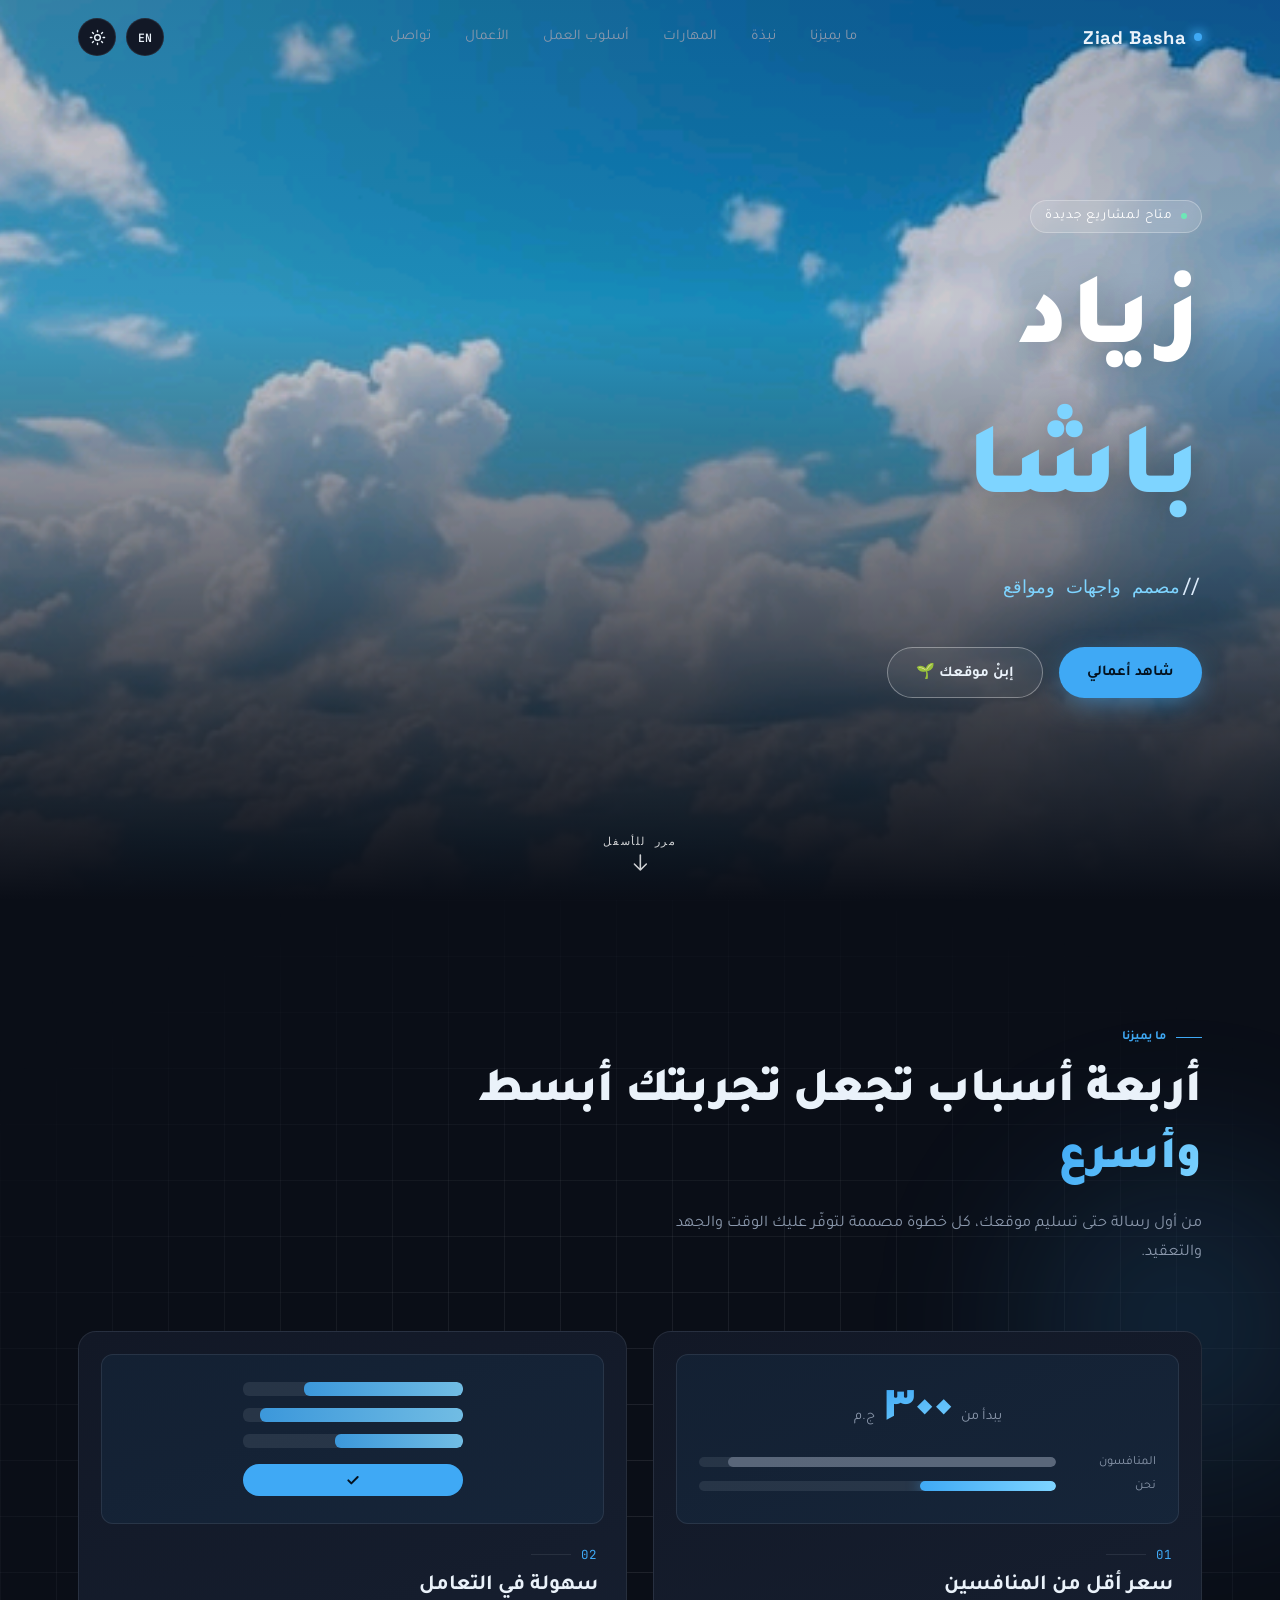
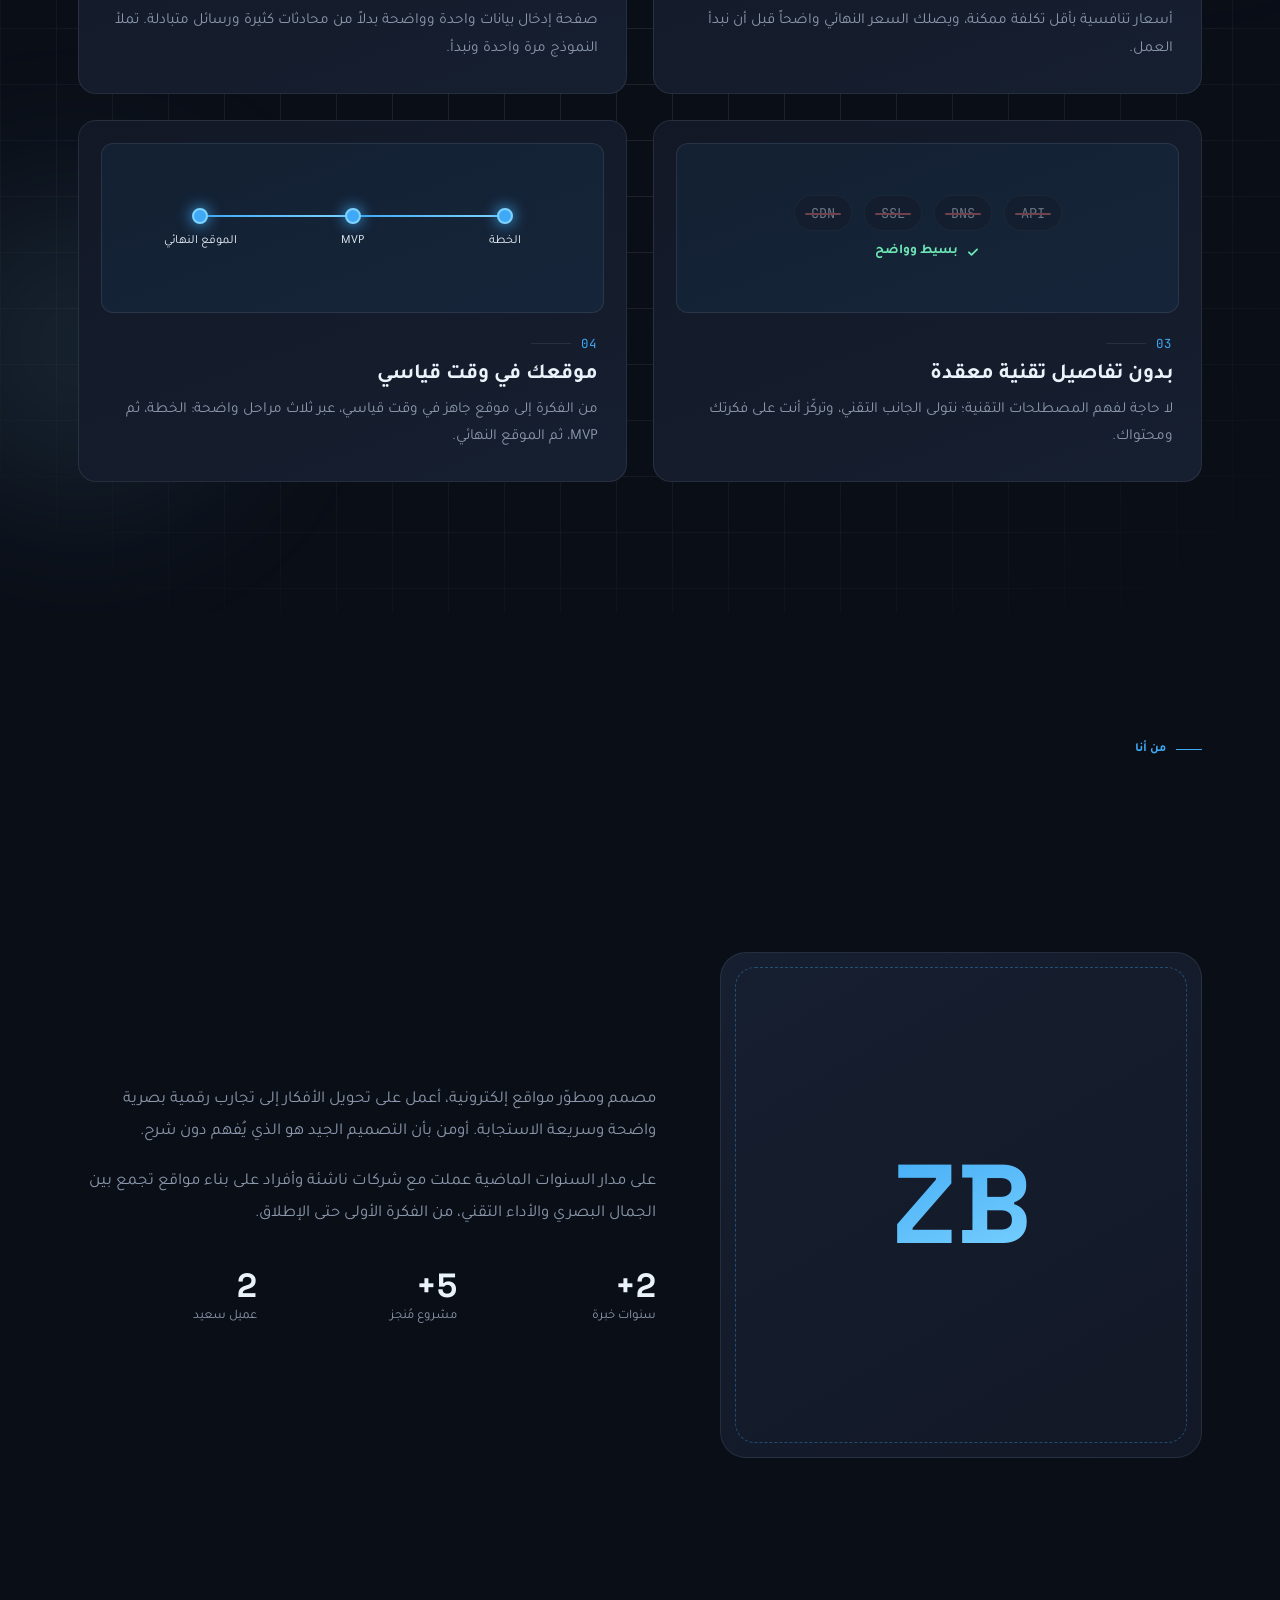
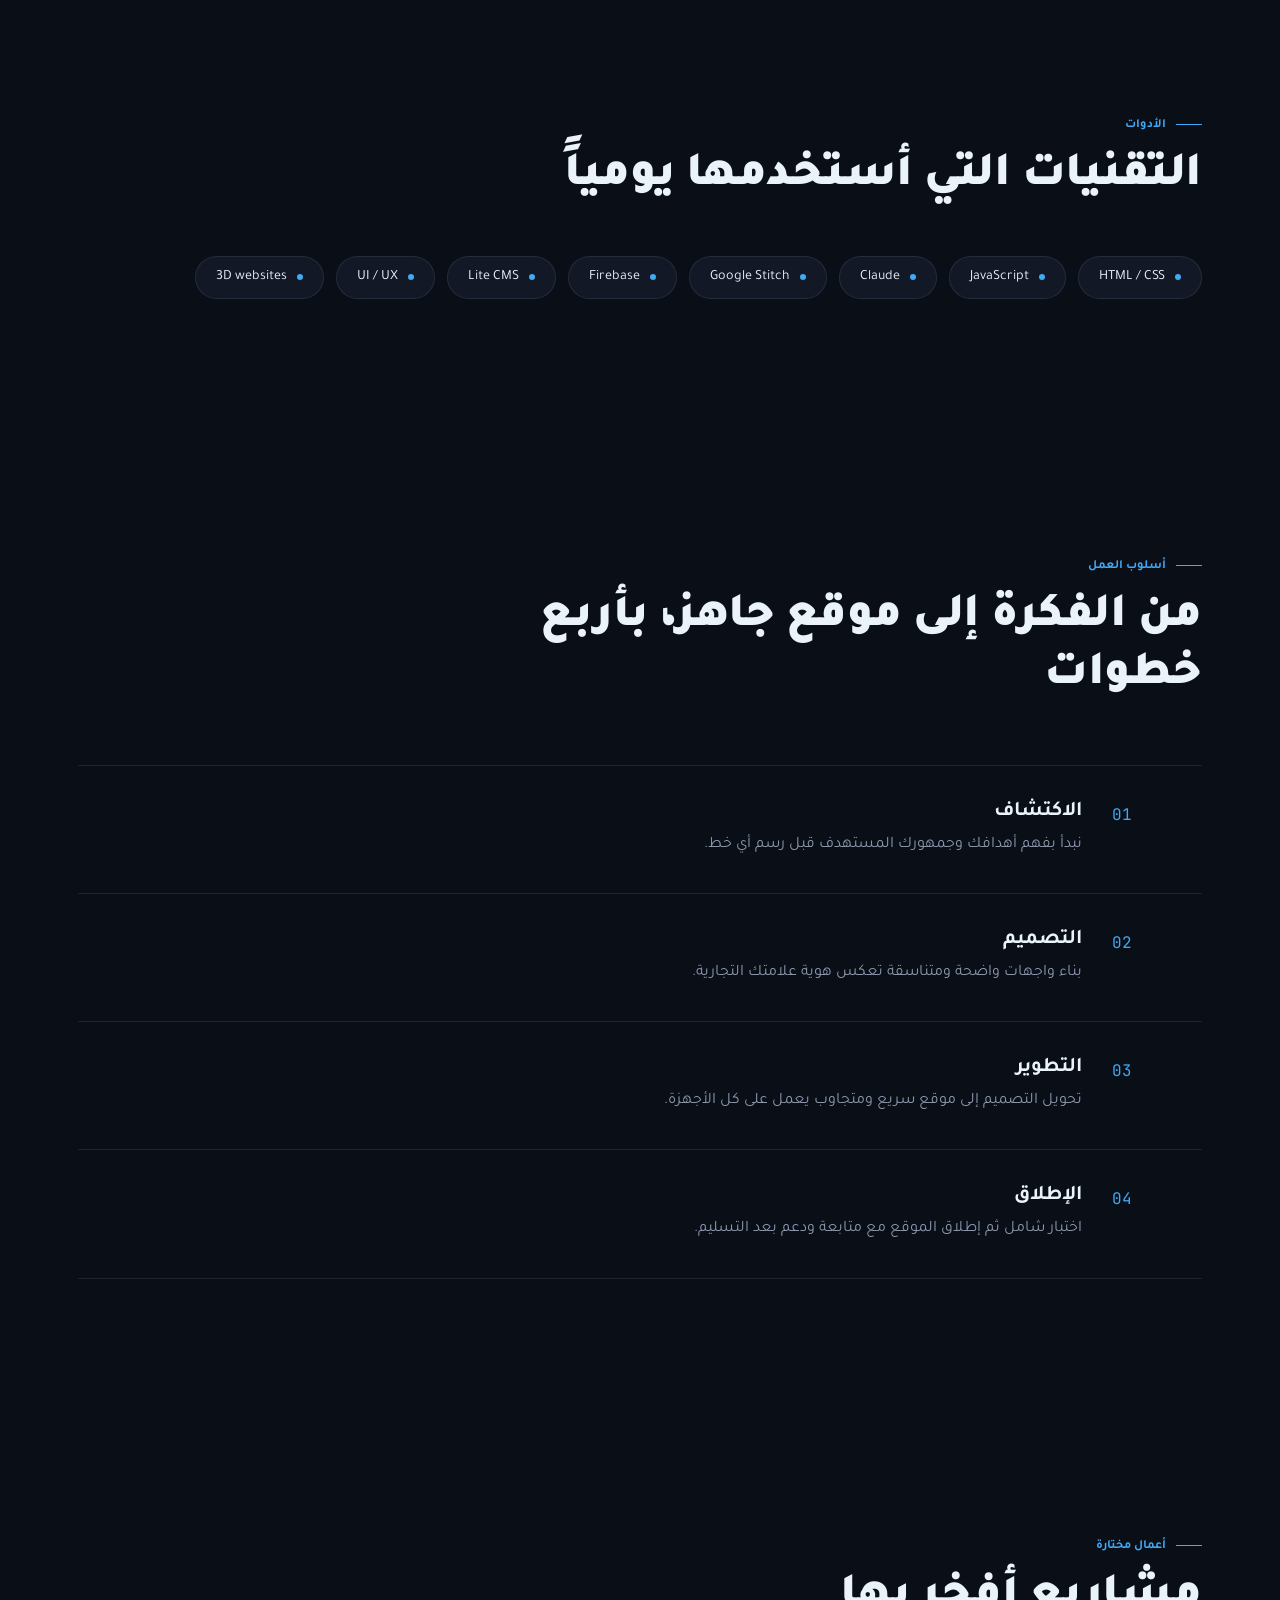
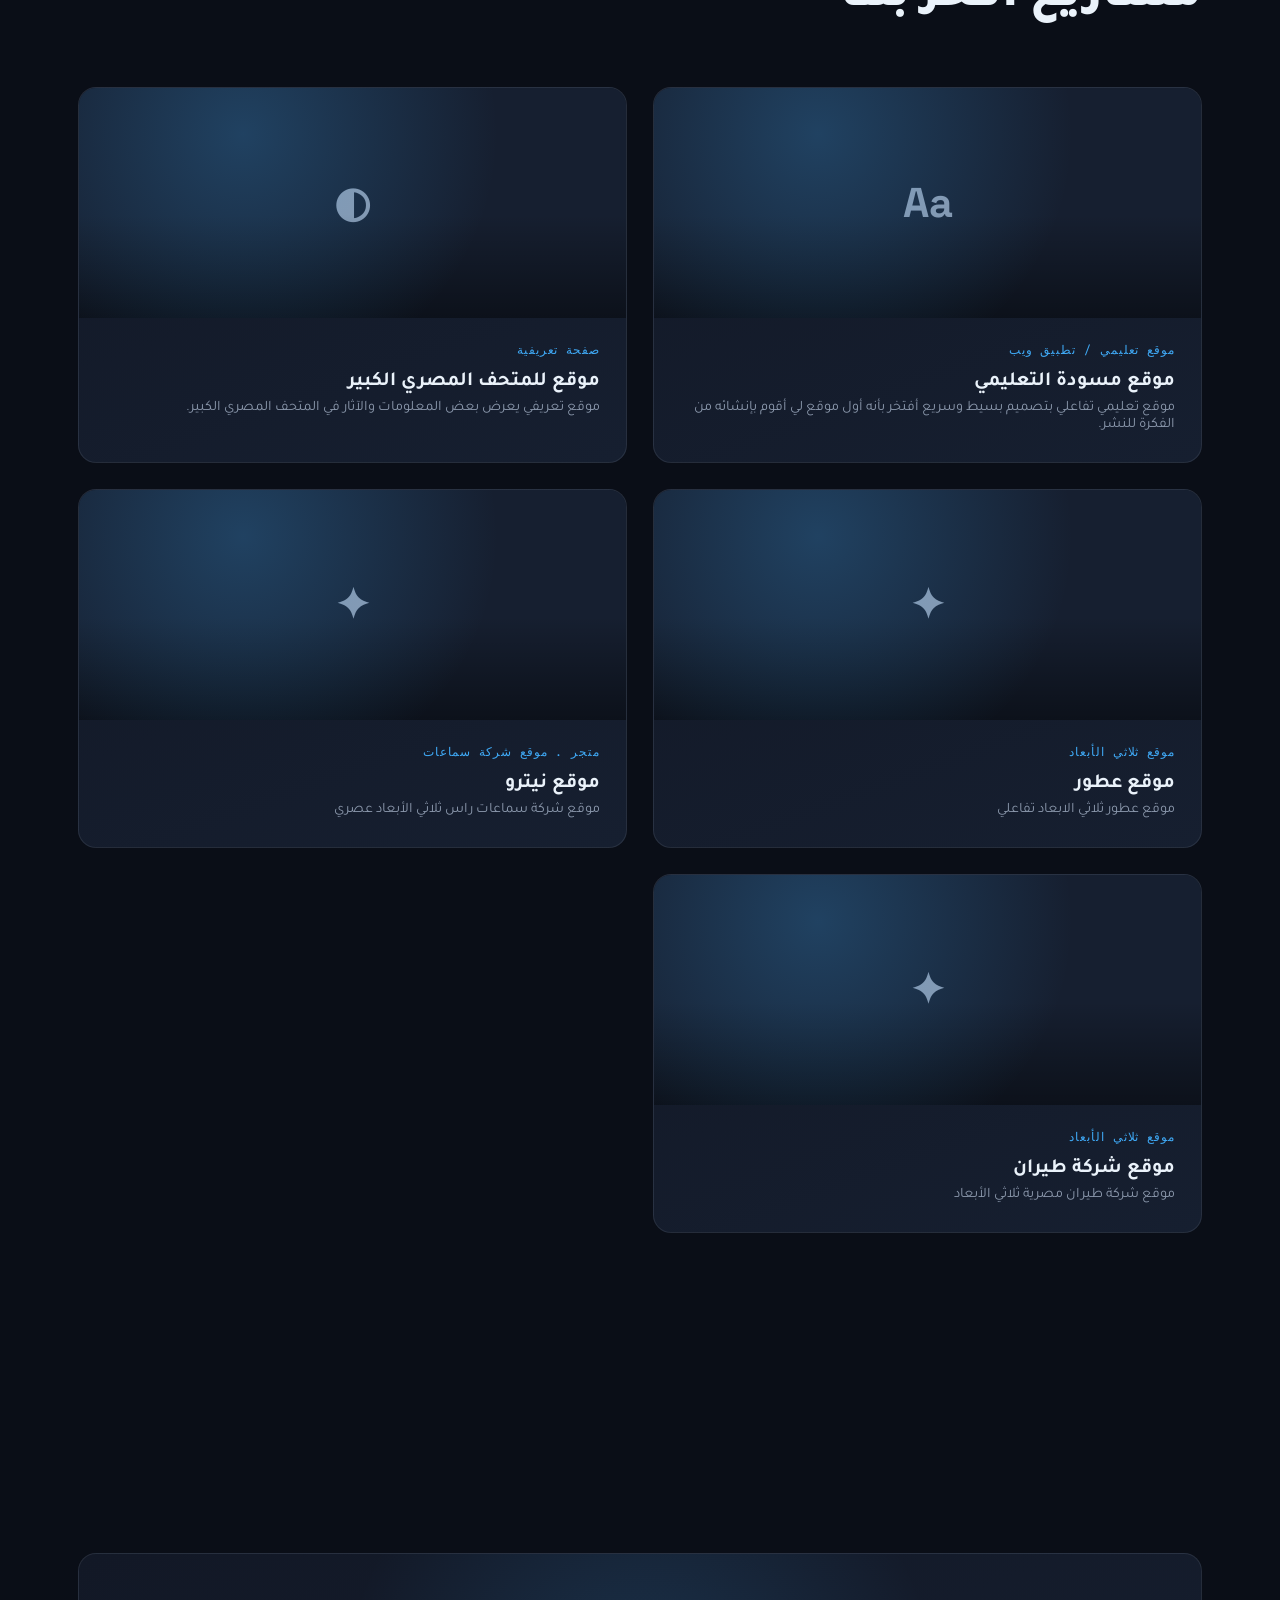
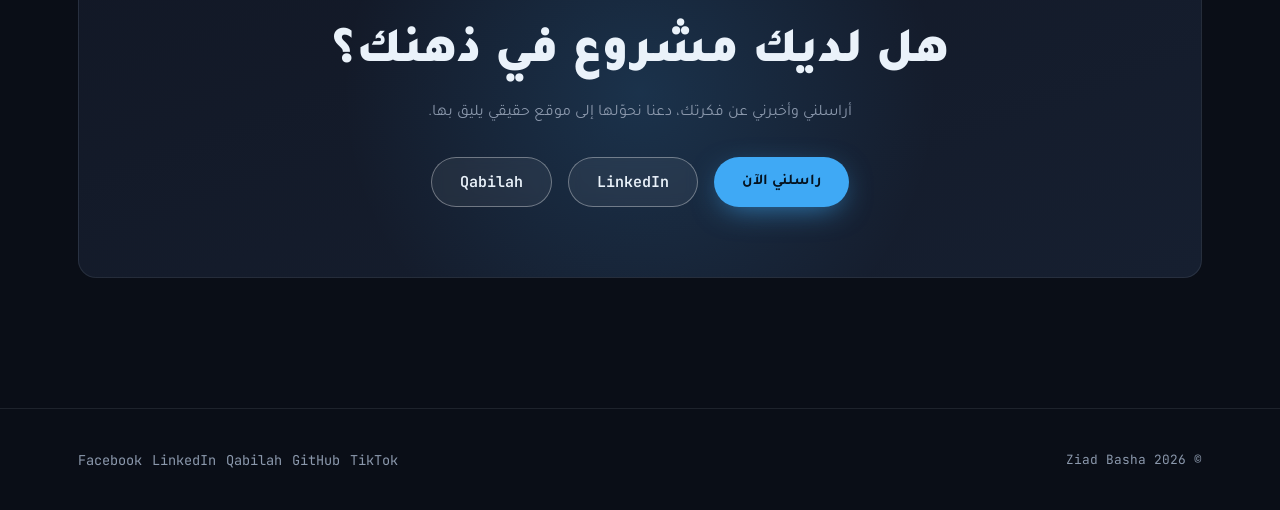
==== index.html @ a66885af "Update page title to reflect new role" ====
<!DOCTYPE html>
<html lang="ar" dir="rtl" data-theme="dark">
<head>
<!-- Google tag (gtag.js) -->
<script async src="https://www.googletagmanager.com/gtag/js?id=G-9M1Q1QZ8LZ"></script>
<script>
  window.dataLayer = window.dataLayer || [];
  function gtag(){dataLayer.push(arguments);}
  gtag('js', new Date());

  gtag('config', 'G-9M1Q1QZ8LZ');
</script>
  
<meta charset="UTF-8">
<meta name="viewport" content="width=device-width, initial-scale=1.0">
<title>Ziad Basha — Full Stack Web Developer</title>
<link rel="preconnect" href="https://fonts.googleapis.com">
<link rel="preconnect" href="https://fonts.gstatic.com" crossorigin>
<link href="https://fonts.googleapis.com/css2?family=Space+Grotesk:wght@400;500;600;700&family=Inter:wght@400;500;600&family=Tajawal:wght@400;500;700;900&family=JetBrains+Mono:wght@400;500&display=swap" rel="stylesheet">

<link rel="icon" type="image/svg+xml" href="ziadbasha_logo.jpg">
<link rel="apple-touch-icon" sizes="180x180" href="ziadbasha_logo.jpg">
  
<link rel="stylesheet" href="style.css">
</head>
<body>

<div id="glow"></div>

<header id="siteHeader">
  <div class="wrap">
    <nav>
      <a href="#top" class="logo"><span class="dot"></span>Ziad Basha</a>
      <ul class="nav-links">
        <!-- ▼▼▼ WHY-US START (1/3) رابط القائمة | nav link: احذف هذا الجزء لإزالة الرابط ▼▼▼ -->
        <li><a href="#why-us" data-i18n="nav_why">ما يميزنا</a></li>
        <!-- ▲▲▲ WHY-US END (1/3) رابط القائمة | nav link ▲▲▲ -->
        <li><a href="#about" data-i18n="nav_about">نبذة</a></li>
        <li><a href="#skills" data-i18n="nav_skills">المهارات</a></li>
        <li><a href="#process" data-i18n="nav_process">أسلوب العمل</a></li>
        <li><a href="#work" data-i18n="nav_work">الأعمال</a></li>
        <li><a href="#contact" data-i18n="nav_contact">تواصل</a></li>
      </ul>
      <div class="nav-controls">
        <button class="icon-btn mono" id="langToggle" title="Language">EN</button>
        <button class="icon-btn" id="themeToggle" title="Theme">
          <svg id="themeIcon" viewBox="0 0 24 24" fill="none" stroke="currentColor" stroke-width="2" stroke-linecap="round" stroke-linejoin="round"><circle cx="12" cy="12" r="4"></circle><path d="M12 2v2M12 20v2M4.9 4.9l1.4 1.4M17.7 17.7l1.4 1.4M2 12h2M20 12h2M4.9 19.1l1.4-1.4M17.7 6.3l1.4-1.4"/></svg>
        </button>
      </div>
    </nav>
  </div>
</header>

<section class="hero" id="top">
  <div class="hero-bg"></div>
  <div class="hero-overlay"></div>
  <div class="hero-inner">
    <div class="eyebrow"><span class="blink"></span><span data-i18n="hero_eyebrow">متاح لمشاريع جديدة</span></div>
    <h1>
      <div class="line"><span data-i18n="hero_name1">زياد</span></div>
      <div class="line"><span data-i18n="hero_name2">باشا</span></div>
    </h1>
    <div class="hero-role"><span class="mono" data-i18n="hero_prefix">// </span><span id="role-text" class="mono"></span></div>
    <div class="hero-cta">
      <a href="#work" class="btn btn-primary" data-i18n="hero_cta1">شاهد أعمالي</a>
      <a href="project-data.html" 
      class="btn btn-ghost" data-i18n="hero_cta2">إبنْ موقعك 🌱</a>
    </div>
  </div>
  <div class="scroll-cue"><span data-i18n="scroll">مرر للأسفل</span>
    <svg width="14" height="18" viewBox="0 0 14 18" fill="none"><path d="M7 1v15M1 10l6 6 6-6" stroke="currentColor" stroke-width="1.6" stroke-linecap="round" stroke-linejoin="round"/></svg>
  </div>
</section>

<main>
  <!-- ▼▼▼ WHY-US START (2/3) قسم ما يميزنا | section: احذف كل ما بين START و END لإزالة القسم ▼▼▼ -->
  <section id="why-us">
    <!-- Decorative background: soft moving blobs + faint grid -->
    <div class="why-bg" aria-hidden="true">
      <span class="why-blob why-blob--one"></span>
      <span class="why-blob why-blob--two"></span>
    </div>

    <div class="wrap">
      <div class="section-tag" data-i18n="why_tag">ما يميزنا</div>
      <h2 class="section-title why-title" data-i18n="why_title">أربعة أسباب تجعل تجربتك أبسط وأسرع</h2>
      <p class="section-sub reveal" data-i18n="why_sub">من أول رسالة حتى تسليم موقعك، كل خطوة مصممة لتوفّر عليك الوقت والجهد والتعقيد.</p>

      <div class="why-grid">

        <!-- 01 · Lower price -->
        <article class="why-card glass" style="--card-index:0">
          <div class="why-visual why-visual--price">
            <div class="why-price">
              <span class="why-price-from" data-i18n="why_price_from">يبدأ من</span>
              <b class="why-counter" data-count-to="300">٣٠٠</b>
              <span class="why-price-unit" data-i18n="why_price_unit">ج.م</span>
            </div>
            <div class="why-bars" aria-hidden="true">
              <div class="why-bar-row">
                <span data-i18n="why_bar_others">المنافسون</span>
                <div class="why-bar"><i style="--fill:92%"></i></div>
              </div>
              <div class="why-bar-row">
                <span data-i18n="why_bar_us">نحن</span>
                <div class="why-bar why-bar--us"><i style="--fill:38%"></i></div>
              </div>
            </div>
          </div>
          <div class="why-body">
            <span class="why-index">01</span>
            <h3 data-i18n="why1_t">سعر أقل من المنافسين</h3>
            <p data-i18n="why1_d">أسعار تنافسية بأقل تكلفة ممكنة، ويصلك السعر النهائي واضحاً قبل أن نبدأ العمل.</p>
          </div>
        </article>

        <!-- 02 · Easy to work with -->
        <article class="why-card glass" style="--card-index:1">
          <div class="why-visual" aria-hidden="true">
            <div class="mini-form">
              <span class="mini-field" style="--step:0;--fill:72%"></span>
              <span class="mini-field" style="--step:1;--fill:92%"></span>
              <span class="mini-field" style="--step:2;--fill:58%"></span>
              <span class="mini-submit" style="--step:3">
                <svg viewBox="0 0 24 24" width="16" height="16" fill="none" stroke="currentColor" stroke-width="3" stroke-linecap="round" stroke-linejoin="round"><path d="M5 12.5l4.5 4.5L19 7.5" pathLength="1"/></svg>
              </span>
            </div>
          </div>
          <div class="why-body">
            <span class="why-index">02</span>
            <h3 data-i18n="why2_t">سهولة في التعامل</h3>
            <p data-i18n="why2_d">صفحة إدخال بيانات واحدة وواضحة بدلاً من محادثات كثيرة ورسائل متبادلة. تملأ النموذج مرة واحدة ونبدأ.</p>
          </div>
        </article>

        <!-- 03 · No heavy technical talk -->
        <article class="why-card glass" style="--card-index:2">
          <div class="why-visual why-visual--jargon" aria-hidden="true">
            <span class="jargon-chip" style="--step:0">API</span>
            <span class="jargon-chip" style="--step:1">DNS</span>
            <span class="jargon-chip" style="--step:2">SSL</span>
            <span class="jargon-chip" style="--step:3">CDN</span>
            <span class="jargon-ok" style="--step:4">
              <svg viewBox="0 0 24 24" width="14" height="14" fill="none" stroke="currentColor" stroke-width="3" stroke-linecap="round" stroke-linejoin="round"><path d="M5 12.5l4.5 4.5L19 7.5"/></svg>
              <span data-i18n="why3_badge">بسيط وواضح</span>
            </span>
          </div>
          <div class="why-body">
            <span class="why-index">03</span>
            <h3 data-i18n="why3_t">بدون تفاصيل تقنية معقدة</h3>
            <p data-i18n="why3_d">لا حاجة لفهم المصطلحات التقنية؛ نتولى الجانب التقني، وتركّز أنت على فكرتك ومحتواك.</p>
          </div>
        </article>

        <!-- 04 · Record time -->
        <article class="why-card glass" style="--card-index:3">
          <div class="why-visual" aria-hidden="true">
            <ol class="mini-timeline">
              <li style="--step:0"><i></i><span data-i18n="why_stage1">الخطة</span></li>
              <li style="--step:1"><i></i><span>MVP</span></li>
              <li style="--step:2"><i></i><span data-i18n="why_stage3">الموقع النهائي</span></li>
            </ol>
          </div>
          <div class="why-body">
            <span class="why-index">04</span>
            <h3 data-i18n="why4_t">موقعك في وقت قياسي</h3>
            <p data-i18n="why4_d">من الفكرة إلى موقع جاهز في وقت قياسي، عبر ثلاث مراحل واضحة: الخطة، ثم MVP، ثم الموقع النهائي.</p>
          </div>
        </article>

      </div>
    </div>
  </section>
  <!-- ▲▲▲ WHY-US END (2/3) قسم ما يميزنا | section ▲▲▲ -->

  <section id="about">
    <div class="wrap">
      <div class="section-tag" data-i18n="about_tag">من أنا</div>
      <h2 class="section-title reveal" data-i18n="about_title">مصمم يهتم بالتفاصيل الصغيرة التي تصنع فرقاً كبيراً</h2>
      <div class="about-grid">
        <div class="about-visual reveal">
          <div class="ring"></div>
          <span class="initials">ZB</span>
        </div>
        <div class="about-text">
          <p class="reveal" data-i18n="about_p1">مصمم ومطوّر مواقع إلكترونية، أعمل على تحويل الأفكار إلى تجارب رقمية بصرية واضحة وسريعة الاستجابة. أومن بأن التصميم الجيد هو الذي يُفهم دون شرح.</p>
          <p class="reveal" data-i18n="about_p2">على مدار السنوات الماضية عملت مع شركات ناشئة وأفراد على بناء مواقع تجمع بين الجمال البصري والأداء التقني، من الفكرة الأولى حتى الإطلاق.</p>
          <div class="stats reveal-stagger">
            <div class="stat"><b>2+</b><span data-i18n="stat1">سنوات خبرة</span></div>
            <div class="stat"><b>5+</b><span data-i18n="stat2">مشروع مُنجز</span></div>
            <div class="stat"><b>2</b><span data-i18n="stat3">عميل سعيد</span></div>
          </div>
        </div>
      </div>
    </div>
  </section>

  <section id="skills">
    <div class="wrap">
      <div class="section-tag" data-i18n="skills_tag">الأدوات</div>
      <h2 class="section-title reveal" data-i18n="skills_title">التقنيات التي أستخدمها يومياً</h2>
      <div class="skills-grid reveal-stagger">
        <div class="skill-pill"><span class="lvl"></span>HTML / CSS</div>
        <div class="skill-pill"><span class="lvl"></span>JavaScript</div>
        <div class="skill-pill"><span class="lvl"></span>Claude</div>
        <div class="skill-pill"><span class="lvl"></span>Google Stitch</div>
        <div class="skill-pill"><span class="lvl"></span>Firebase</div>
        <div class="skill-pill"><span class="lvl"></span>Lite CMS</div>
        <div class="skill-pill"><span class="lvl"></span>UI / UX</div>
        <div class="skill-pill"><span class="lvl"></span>3D websites</div>
      </div>
      
    </div>
  </section>

  <section id="process">
    <div class="wrap">
      <div class="section-tag" data-i18n="process_tag">أسلوب العمل</div>
      <h2 class="section-title reveal" data-i18n="process_title">من الفكرة إلى موقع جاهز، بأربع خطوات</h2>
      <div class="process-list">
        <div class="process-item reveal">
          <div class="process-num mono">01</div>
          <div><h3 data-i18n="p1_t">الاكتشاف</h3><p data-i18n="p1_d">نبدأ بفهم أهدافك وجمهورك المستهدف قبل رسم أي خط.</p></div>
        </div>
        <div class="process-item reveal">
          <div class="process-num mono">02</div>
          <div><h3 data-i18n="p2_t">التصميم</h3><p data-i18n="p2_d">بناء واجهات واضحة ومتناسقة تعكس هوية علامتك التجارية.</p></div>
        </div>
        <div class="process-item reveal">
          <div class="process-num mono">03</div>
          <div><h3 data-i18n="p3_t">التطوير</h3><p data-i18n="p3_d">تحويل التصميم إلى موقع سريع ومتجاوب يعمل على كل الأجهزة.</p></div>
        </div>
        <div class="process-item reveal">
          <div class="process-num mono">04</div>
          <div><h3 data-i18n="p4_t">الإطلاق</h3><p data-i18n="p4_d">اختبار شامل ثم إطلاق الموقع مع متابعة ودعم بعد التسليم.</p></div>
        </div>
      </div>
    </div>
  </section>

  <section id="work">
    <div class="wrap">
      <div class="section-tag" data-i18n="work_tag">أعمال مختارة</div>
      <h2 class="section-title reveal" data-i18n="work_title">مشاريع أفخر بها</h2>
      <div class="work-grid reveal-stagger">
        <a class="work-card glass" href="https://moswada-edu.vercel.app/" target="_blank" rel="noopener noreferrer">
          <div class="work-thumb has-preview">
            <span class="glyph">Aa</span>
            <img class="work-thumb-img" src="https://s.wordpress.com/mshots/v1/https%3A%2F%2Fmoswada-edu.vercel.app%2F?w=900" alt="معاينة موقع مسودة" loading="lazy" onerror="this.remove()">
          </div>
          <div class="work-body">
            <div class="cat mono" data-i18n="w1_cat">هوية بصرية وموقع</div>
            <h3 data-i18n="w1_t">
                موقع مسودة 
                </h3>
            <p data-i18n="w1_d">
         موقع تعليمي تفاعلي بتصميم بسيط وسريع.
                </p>
          </div>
        </a>
        <a class="work-card glass" href="https://grand-egyptian-museum-website-zb.vercel.app/" target="_blank" rel="noopener noreferrer">
          <div class="work-thumb has-preview">
            <span class="glyph">◐</span>
            <img class="work-thumb-img"
               src="https://s.wordpress.com/mshots/v1/https%3A%2F%2Fgrand-egyptian-museum-website-zb.vercel.app%2F?w=900"
               alt="معاينة موقع المتحف المصري الكبير" loading="lazy" onerror="this.remove()">
          </div>
          
          <div class="work-body">
            <div class="cat mono" data-i18n="w2_cat">صفحة تعريفية</div>
            <h3 data-i18n="w2_t">موقع للمتحف المصري الكبير</h3>
            <p data-i18n="w2_d">موقع تعريفي يعرض بعض المعلومات والآثار في المتحف المصري الكبير.</p>
          </div>
        </a>
        
        <a class="work-card glass" href="https://rose-parfum-3d-zb.vercel.app/" target="_blank" rel="noopener noreferrer">
          <div class="work-thumb has-preview">
            <span class="glyph">✦</span>
            <img class="work-thumb-img" src="https://s.wordpress.com/mshots/v1/https%3A%2F%2Frose-parfum-3d-zb.vercel.app%2F?w=900" alt="معاينة موقع عطور" loading="lazy" onerror="this.remove()">
          </div>
          <div class="work-body">
            <div class="cat mono" data-i18n="w3_cat">تطبيق ويب</div>
          <h3 data-i18n="w3_t">موقع عطور</h3>
           <p data-i18n="w3_d">موقع عطور ثلاثي الابعاد مع واجهة تفاعلية.</p>
          </div>
        </a>
        
        <a class="work-card glass" href="https://nitro-headphone.vercel.app/" target="_blank" rel="noopener noreferrer">
          <div class="work-thumb has-preview">
            <span class="glyph">✦</span>
            <img class="work-thumb-img" src="https://s.wordpress.com/mshots/v1/https%3A%2F%2Fnitro-headphone.vercel.app%2F?w=900" alt="معاينة متجر سماعات" loading="lazy" onerror="this.remove()">
          </div>
          <div class="work-body">
            <div class="cat mono" data-i18n="w4_cat">متجر إلكتروني</div>
          <h3 data-i18n="w4_t">موقع شركة</h3>
           <p data-i18n="w4_d">
              موقع شركة سماعات ثلاثي الأبعاد عصري
             </p>
          </div>
        </a>
        
       <a class="work-card glass" href="https://halcyon-air-website.vercel.app/" target="_blank" rel="noopener noreferrer">
          <div class="work-thumb has-preview">
            <span class="glyph">✦</span>
            <img class="work-thumb-img" src="https://s.wordpress.com/mshots/v1/https%3A%2F%2Fhalcyon-air-website.vercel.app%2F?w=900" alt="معاينة موقع شركة طيران" loading="lazy" onerror="this.remove()">
          </div>
          <div class="work-body">
            <div class="cat mono" data-i18n="w5_cat">موقع طيران</div>
          <h3 data-i18n="w5_t">موقع شركة طيران</h3>
           <p data-i18n="w5_d">
              موقع شركة طيران ثلاثي الأبعاد عصري
             </p>
          </div>
        </a>
        
      </div>
    </div>
  </section>

  <section id="contact">
    <div class="wrap">
      <div class="contact-box glass">
        <h2 data-i18n="contact_title">هل لديك مشروع في ذهنك؟</h2>
        <p data-i18n="contact_sub">أراسلني وأخبرني عن فكرتك، دعنا نحوّلها إلى موقع حقيقي يليق بها.</p>
        <div class="contact-links">
          <a href="mailto: ziadbasha.work@gmail.com" class="btn btn-primary" data-i18n="contact_email">راسلني الآن</a>
          <a href="https://www.linkedin.com/in/ziad-basha-b34b5735a?utm_source=share_via&utm_content=profile&utm_medium=member_android" class="btn btn-ghost mono">LinkedIn</a>
          <a href="https://qabilah.com/profile/ziadbasha/professional-profile" class="btn btn-ghost mono">Qabilah</a>
        </div>
      </div>
    </div>
  </section>
</main>

<footer>
  <div class="wrap" style="display:flex;align-items:center;justify-content:space-between;flex-wrap:wrap;gap:16px;width:100%;">
    <span class="fmono">© 2026 Ziad Basha</span>
    <div class="footer-socials mono">
      <a href="https://www.facebook.com/share/1bwSuk9KUU/">Facebook</a>
      <a href="https://www.linkedin.com/in/ziad-basha-b34b5735a?utm_source=share_via&utm_content=profile&utm_medium=member_android">LinkedIn</a>
      <a href= "https://qabilah.com/profile/ziadbasha/professional-profile">Qabilah</a>
      <a href="https://github.com/ziadbasha099">GitHub</a>
      <a href="https://vm.tiktok.com/ZS9SXktWSpsrh-JXEkh/">TikTok</a>
    </div>
  </div>
</footer>

<!-- زر العودة للأعلى العائم -->
<button id="scrollTopBtn" class="scroll-top-btn" title="الرجوع إلى الأعلى" aria-label="Back to top">
  <svg width="18" height="18" viewBox="0 0 24 24" fill="none" stroke="currentColor" stroke-width="2.5" stroke-linecap="round" stroke-linejoin="round">
    <path d="M18 15l-6-6-6 6"/>
  </svg>
</button>

<!-- ▼▼▼ WHY-US START (3/3) السكربت | script: يجب أن يسبق app.js ▼▼▼ -->
<script src="why-us.js"></script>
<!-- ▲▲▲ WHY-US END (3/3) السكربت | script ▲▲▲ -->
<script src="app.js"></script>
</body>
</html>
---- style.css ----
/* ============ TOKENS ============ */
:root{
  --bg:#0A0E17;
  --surface:#121826;
  --surface-2:#161f30;
  --line:rgba(234,242,250,0.09);
  --text:#EAF2FA;
  --text-dim:#8B98AC;
  --accent:#3FA9F5;
  --accent-2:#7ED4FF;
  --accent-rgb:63,169,245;
  --font-display:'Space Grotesk', sans-serif;
  --font-body:'Inter', sans-serif;
  --font-mono:'JetBrains Mono', monospace;
  --font-ar:'Tajawal', sans-serif;
  --radius:18px;
  --ease:cubic-bezier(.16,.84,.44,1);
}
html[data-theme="light"]{
  --bg:#F3F7FB;
  --surface:#FFFFFF;
  --surface-2:#EAF1F8;
  --line:rgba(15,23,32,0.08);
  --text:#0F1720;
  --text-dim:#5B6B7F;
  --accent:#1E88D6;
  --accent-2:#0AA0C7;
  --accent-rgb:30,136,214;
}
*{margin:0;padding:0;box-sizing:border-box;}
html{scroll-behavior:smooth;}
body{
  background:var(--bg);
  color:var(--text);
  font-family:var(--font-body);
  overflow-x:hidden;
  transition:background .5s var(--ease), color .5s var(--ease);
}
html[lang="ar"] body{font-family:var(--font-ar);}
html[lang="ar"] .mono{font-family:var(--font-mono);direction:ltr;display:inline-block;}
img{max-width:100%;display:block;}
a{color:inherit;text-decoration:none;}
ul{list-style:none;}
button{font:inherit;cursor:pointer;}
::selection{background:var(--accent);color:#fff;}

.wrap{max-width:1180px;margin:0 auto;padding:0 28px;}

/* ============ CURSOR GLOW ============ */
#glow{
  position:fixed;top:0;left:0;width:520px;height:520px;
  background:radial-gradient(circle, rgba(var(--accent-rgb),0.14), transparent 70%);
  border-radius:50%;pointer-events:none;z-index:1;
  transform:translate(-50%,-50%);
  transition:opacity .3s ease;
  will-change:transform;
}

/* ============ NAV ============ */
header{
  position:fixed;top:0;left:0;right:0;z-index:100;
  padding:18px 0;
  transition:background .4s var(--ease), backdrop-filter .4s var(--ease), border-color .4s;
  border-bottom:1px solid transparent;
}
header.scrolled{
  background:rgba(10,14,23,0.72);
  backdrop-filter:blur(16px) saturate(140%);
  -webkit-backdrop-filter:blur(16px) saturate(140%);
  border-bottom:1px solid var(--line);
}
html[data-theme="light"] header.scrolled{background:rgba(243,247,251,0.78);}
nav{display:flex;align-items:center;justify-content:space-between;gap:20px;}
.logo{
  font-family:var(--font-display);
  font-weight:700;font-size:1.15rem;letter-spacing:.02em;
  display:flex;align-items:center;gap:8px;
}
.logo .dot{width:8px;height:8px;border-radius:50%;background:var(--accent);
  box-shadow:0 0 12px 2px var(--accent);}
.nav-links{display:flex;align-items:center;gap:34px;}
.nav-links a{
  font-size:.92rem;color:var(--text-dim);position:relative;
  transition:color .3s;
}
.nav-links a::after{
  content:'';position:absolute;bottom:-6px;left:0;width:0;height:1px;
  background:var(--accent);transition:width .3s var(--ease);
}
.nav-links a:hover{color:var(--text);}
.nav-links a:hover::after{width:100%;}
.nav-controls{display:flex;align-items:center;gap:10px;}
.icon-btn{
  width:38px;height:38px;border-radius:50%;
  border:1px solid var(--line);background:var(--surface);
  color:var(--text);display:flex;align-items:center;justify-content:center;
  transition:border-color .3s, transform .3s var(--ease), background .3s;
  font-family:var(--font-mono);font-size:.72rem;font-weight:600;
}
.icon-btn:hover{border-color:var(--accent);transform:translateY(-2px);}
.icon-btn svg{width:17px;height:17px;}
.burger{display:none;}

/* ============ HERO ============ */
.hero{
  position:relative;min-height:100vh;display:flex;align-items:flex-end;
  overflow:hidden;
}
.hero-bg{
  position:absolute;inset:0;
  background-image:url('hero-bg.jpg');
  background-size:cover;background-position:center;
  transform:scale(1.12);
  animation:kenburns 22s ease-in-out infinite alternate;
}
@keyframes kenburns{
  0%{transform:scale(1.12) translate(0,0);}
  100%{transform:scale(1.22) translate(-1.5%,-1%);}
}
.hero-overlay{
  position:absolute;inset:0;
  background:linear-gradient(180deg, rgba(6,12,22,0.25) 0%, rgba(6,12,22,0.15) 35%, rgba(6,10,18,0.75) 78%, var(--bg) 100%);
}
html[data-theme="light"] .hero-overlay{
  background:linear-gradient(180deg, rgba(10,20,35,0.18) 0%, rgba(10,20,35,0.08) 35%, rgba(243,247,251,0.85) 82%, var(--bg) 100%);
}
.hero-inner{
  position:relative;z-index:2;width:100%;
  padding:0 28px 8vh;
  max-width:1180px;margin:0 auto;
}
.eyebrow{
  font-family:var(--font-mono);
  font-size:.8rem;letter-spacing:.06em;color:#fff;
  background:rgba(255,255,255,0.12);
  border:1px solid rgba(255,255,255,0.28);
  backdrop-filter:blur(8px);
  display:inline-flex;align-items:center;gap:8px;
  padding:7px 14px;border-radius:100px;
  margin-bottom:26px;
  opacity:0;animation:fadeUp .8s .2s var(--ease) forwards;
}
html[lang="ar"] .eyebrow{font-family:var(--font-ar);font-size:.85rem;}
.eyebrow .blink{width:6px;height:6px;border-radius:50%;background:#6EE7B7;animation:blink 1.6s infinite;}
@keyframes blink{0%,100%{opacity:1;}50%{opacity:.25;}}

.hero h1{
  font-family:var(--font-display);
  font-weight: 800;
  font-size:clamp(2.8rem, 8vw, 6.4rem);
  line-height:0.98;letter-spacing:-.02em;
  color:#fff;
  text-shadow:0 4px 40px rgba(0,0,0,.35);
}
html[lang="ar"] .hero h1{font-family:var(--font-ar);font-weight:900;letter-spacing:.02em;line-height:1.35;}
.hero h1 .line{display:block;overflow:visible;}
.hero h1 .line span{
  display:inline-block;
  transform:translateY(110%);
  animation:riseUp .9s var(--ease) forwards;
}
.hero h1 .line:nth-child(1) span{animation-delay:.35s;}
.hero h1 .line:nth-child(2) span{animation-delay:.5s;color:var(--accent-2);}
html[lang="ar"] .hero h1 .line{margin-bottom:.12em;}
@keyframes riseUp{to{transform:translateY(0);}}

.hero-role{
  margin-top:26px;font-family:var(--font-mono);color:#DCEBFA;
  font-size:clamp(.95rem,2vw,1.15rem);
  height:1.6em;overflow:hidden;position:relative;
  opacity:0;animation:fadeUp .8s .8s var(--ease) forwards;
}
html[lang="ar"] .hero-role{font-family:var(--font-ar);}
#role-text{color:var(--accent-2);}

.hero-cta{
  margin-top:44px;display:flex;gap:16px;flex-wrap:wrap;
  opacity:0;animation:fadeUp .8s 1s var(--ease) forwards;
}
.btn{
  padding:14px 28px;border-radius:100px;font-size:.94rem;font-weight:600;
  display:inline-flex;align-items:center;gap:8px;
  transition:transform .35s var(--ease), box-shadow .35s var(--ease), background .3s;
}
.btn-primary{
  background:var(--accent);color:#04121f;
  box-shadow:0 8px 30px -8px rgba(var(--accent-rgb),0.7);
}
.btn-primary:hover{transform:translateY(-3px);box-shadow:0 14px 36px -8px rgba(var(--accent-rgb),0.85);}
.btn-ghost{
  color:var(--text);border:1px solid rgba(255,255,255,0.35);
  background:rgba(255,255,255,0.06);backdrop-filter:blur(6px);
}
.btn-ghost:hover{border-color:#fff;transform:translateY(-3px);}

@keyframes fadeUp{from{opacity:0;transform:translateY(16px);}to{opacity:1;transform:translateY(0);}}

.hero.hero-form{min-height:54vh;align-items:center;}
.hero.hero-form .hero-inner{text-align:center;padding-bottom:6vh;}
.hero.hero-form .eyebrow{margin-inline:auto;}
.pd-h1{
  font-family:var(--font-display);font-weight:800;color:#fff;
  font-size:clamp(2.2rem,6vw,4rem);line-height:1.05;letter-spacing:-.02em;
  text-shadow:0 4px 40px rgba(0,0,0,.35);
  opacity:0;animation:fadeUp .8s .35s var(--ease) forwards;
}
html[lang="ar"] .pd-h1{font-family:var(--font-ar);font-weight:900;}
.pd-sub{
  margin-top:18px;color:#DCEBFA;max-width:560px;margin-inline:auto;line-height:1.8;
  opacity:0;animation:fadeUp .8s .55s var(--ease) forwards;
  text-shadow:0 2px 14px rgba(0,0,0,.35);
}
html[lang="ar"] .pd-sub{font-family:var(--font-ar);}
html[data-theme="light"] .pd-sub{
  color:#0F1720;
  text-shadow:0 1px 10px rgba(255,255,255,.55);
}

.scroll-cue{
  position:absolute;bottom:28px;left:50%;transform:translateX(-50%);
  z-index:2;color:#fff;opacity:.8;
  display:flex;flex-direction:column;align-items:center;gap:6px;
  font-family:var(--font-mono);font-size:.68rem;letter-spacing:.15em;
  animation:bob 2.2s ease-in-out infinite;
}
@keyframes bob{0%,100%{transform:translate(-50%,0);}50%{transform:translate(-50%,8px);}}

/* ============ REVEAL ============ */
.reveal{opacity:0;transform:translateY(36px);transition:opacity .9s var(--ease), transform .9s var(--ease);}
.reveal.in{opacity:1;transform:translateY(0);}
.reveal-stagger > *{opacity:0;transform:translateY(30px);transition:opacity .7s var(--ease), transform .7s var(--ease);}
.reveal-stagger.in > *{opacity:1;transform:translateY(0);}
.reveal-stagger.in > *:nth-child(1){transition-delay:.05s;}
.reveal-stagger.in > *:nth-child(2){transition-delay:.14s;}
.reveal-stagger.in > *:nth-child(3){transition-delay:.23s;}
.reveal-stagger.in > *:nth-child(4){transition-delay:.32s;}
.reveal-stagger.in > *:nth-child(5){transition-delay:.41s;}
.reveal-stagger.in > *:nth-child(6){transition-delay:.5s;}

/* ============ SECTION SHARED ============ */
section{position:relative;padding:130px 0;z-index:2;}
.section-tag{
  font-family:var(--font-mono);font-size:.78rem;letter-spacing:.12em;
  color:var(--accent);text-transform:uppercase;margin-bottom:16px;
  display:flex;align-items:center;gap:10px;
}
html[lang="ar"] .section-tag{font-family:var(--font-ar);letter-spacing:0;font-weight:700;}
.section-tag::before{content:'';width:26px;height:1px;background:var(--accent);}
.section-title{
  font-family:var(--font-display);font-weight:600;
  font-size:clamp(1.9rem,4vw,3rem);letter-spacing:-.01em;
  max-width:720px;
}
html[lang="ar"] .section-title{font-family:var(--font-ar);font-weight:900;}
.section-sub{color:var(--text-dim);font-size:1.02rem;max-width:560px;margin-top:16px;line-height:1.75;}

/* glass card */
.glass{
  background:linear-gradient(160deg, var(--surface), var(--surface-2));
  border:1px solid var(--line);
  border-radius:var(--radius);
  transition:transform .5s var(--ease), border-color .4s, box-shadow .5s var(--ease);
}
.glass:hover{border-color:rgba(var(--accent-rgb),0.45);box-shadow:0 20px 50px -20px rgba(var(--accent-rgb),0.35);}

/* ============ ABOUT ============ */
.about-grid{
  display:grid;grid-template-columns:1fr 1.2fr;gap:64px;align-items:center;margin-top:64px;
}
.about-visual{
  position:relative;aspect-ratio:1/1.05;border-radius:26px;overflow:hidden;
  background:linear-gradient(150deg,var(--surface-2),var(--surface));
  border:1px solid var(--line);
  display:flex;align-items:center;justify-content:center;
}
.about-visual .initials{
  font-family:var(--font-display);font-weight:700;font-size:7rem;
  background:linear-gradient(160deg,var(--accent),var(--accent-2));
  -webkit-background-clip:text;background-clip:text;color:transparent;
}
.about-visual .ring{
  position:absolute;inset:14px;border:1px dashed rgba(var(--accent-rgb),.35);
  border-radius:20px;animation:spin 40s linear infinite;
}
@keyframes spin{to{transform:rotate(360deg);}}
.about-text p{color:var(--text-dim);font-size:1.05rem;line-height:1.9;margin-bottom:18px;}
.stats{display:grid;grid-template-columns:repeat(3,1fr);gap:20px;margin-top:34px;}
.stat b{
  font-family:var(--font-display);font-size:2.1rem;font-weight:700;color:var(--text);
  display:block;
}
.stat span{font-size:.82rem;color:var(--text-dim);}

/* ============ SKILLS ============ */
.skills-grid{display:flex;flex-wrap:wrap;gap:12px;margin-top:50px;}
.skill-pill{
  padding:12px 20px;border-radius:100px;
  font-family:var(--font-mono);font-size:.88rem;
  background:var(--surface);border:1px solid var(--line);
  display:flex;align-items:center;gap:10px;
  transition:transform .35s var(--ease), border-color .3s, background .3s;
}
html[lang="ar"] .skill-pill{font-family:var(--font-ar);}
.skill-pill:hover{transform:translateY(-4px) scale(1.03);border-color:var(--accent);background:var(--surface-2);}
.skill-pill .lvl{width:6px;height:6px;border-radius:50%;background:var(--accent);}

/* ============ PROCESS ============ */
.process-list{margin-top:60px;border-top:1px solid var(--line);}
.process-item{
  display:grid;grid-template-columns:90px 1fr;gap:30px;
  padding:34px 0;border-bottom:1px solid var(--line);
  transition:background .3s;
}
.process-item:hover{background:rgba(var(--accent-rgb),0.04);}
.process-num{font-family:var(--font-mono);font-size:1rem;color:var(--accent);padding-top:4px;}
.process-item h3{font-family:var(--font-display);font-size:1.3rem;font-weight:600;margin-bottom:8px;}
html[lang="ar"] .process-item h3{font-family:var(--font-ar);}
.process-item p{color:var(--text-dim);max-width:560px;line-height:1.7;}

/* ============ WORK ============ */
.work-grid{display:grid;grid-template-columns:repeat(2,1fr);gap:26px;margin-top:60px;}
.work-card{padding:0;overflow:hidden;cursor:pointer;display:block;}
.work-thumb{
  height:230px;position:relative;overflow:hidden;
  display:flex;align-items:center;justify-content:center;
  background:linear-gradient(135deg,var(--surface-2),var(--surface));
}
.work-thumb::before{
  content:'';position:absolute;inset:0;z-index:2;pointer-events:none;
  background:radial-gradient(circle at 30% 20%, rgba(var(--accent-rgb),.25), transparent 60%);
  transition:opacity .5s;
}
.work-card:hover .work-thumb::before{opacity:1.4;}
.work-thumb .glyph{
  font-family:var(--font-display);font-weight:700;font-size:2.6rem;color:var(--text-dim);
  transition:transform .5s var(--ease), color .4s;
  position:relative;z-index:1;
}
.work-card:hover .glyph{transform:scale(1.15) rotate(-4deg);color:var(--accent-2);}

/* live link-preview thumbnails */
.work-thumb.has-preview{background:var(--surface-2);}
.work-thumb-img{
  position:absolute;inset:0;width:100%;height:100%;
  object-fit:cover;object-position:top center;z-index:1;
  transition:transform .6s var(--ease), filter .4s;
  filter:saturate(1.02);
}
.work-card:hover .work-thumb-img{transform:scale(1.07);}
.work-thumb.has-preview::after{
  content:'';position:absolute;inset:0;z-index:1;
  background:linear-gradient(180deg, rgba(0,0,0,0) 55%, rgba(0,0,0,.45) 100%);
  pointer-events:none;
}
.work-body{padding:24px 26px 28px;}
.work-body .cat{font-family:var(--font-mono);font-size:.72rem;color:var(--accent);letter-spacing:.08em;}
.work-body h3{font-family:var(--font-display);font-size:1.25rem;font-weight:600;margin:8px 0 6px;}
html[lang="ar"] .work-body h3{font-family:var(--font-ar);}
.work-body p{color:var(--text-dim);font-size:.9rem;}

/* ============ CONTACT ============ */
.contact-box{
  margin-top:60px;padding:70px 50px;text-align:center;position:relative;overflow:hidden;
}
.contact-box::before{
  content:'';position:absolute;top:-50%;left:50%;transform:translateX(-50%);
  width:600px;height:600px;border-radius:50%;
  background:radial-gradient(circle, rgba(var(--accent-rgb),.16), transparent 70%);
}
.contact-box h2{
  font-family:var(--font-display);font-weight:700;font-size:clamp(1.8rem,4.5vw,3.1rem);
  position:relative;z-index:1;margin-bottom:20px;
}
html[lang="ar"] .contact-box h2{font-family:var(--font-ar);font-weight:900;}
.contact-box p{color:var(--text-dim);max-width:460px;margin:0 auto 34px;position:relative;z-index:1;}
.contact-links{display:flex;gap:16px;justify-content:center;flex-wrap:wrap;position:relative;z-index:1;}

/* ============ PROJECT-DATA FORM ============ */
#project-data{padding-top:0;}
.pd-card{
  margin-top:-70px;position:relative;z-index:3;
  padding:54px 46px;max-width:760px;margin-inline:auto;
}
.pd-section{margin-bottom:46px;}
.pd-section:last-of-type{margin-bottom:34px;}
.pd-section .section-title{margin-top:10px;margin-bottom:32px;font-size:clamp(1.4rem,3vw,1.9rem);}
.field{margin-bottom:22px;}
.field label{display:block;font-size:.85rem;color:var(--text-dim);margin-bottom:9px;font-family:var(--font-mono);letter-spacing:.02em;}
html[lang="ar"] .field label{font-family:var(--font-ar);letter-spacing:0;}
.field input[type=text],
.field input[type=email],
.field input[type=tel],
.field select,
.field textarea{
  width:100%;padding:13px 16px;border-radius:12px;
  background:var(--surface);border:1px solid var(--line);color:var(--text);
  font-family:inherit;font-size:.96rem;
  transition:border-color .3s, background .3s;
}
.field input::placeholder,.field textarea::placeholder{color:var(--text-dim);opacity:.7;}
.field input:focus,.field select:focus,.field textarea:focus{outline:none;border-color:var(--accent);background:var(--surface-2);}
.field select{
  appearance:none;-webkit-appearance:none;cursor:pointer;
  background-image:url("data:image/svg+xml;utf8,<svg xmlns='http://www.w3.org/2000/svg' width='14' height='14' fill='none' stroke='%238B98AC' stroke-width='2'><path d='M2 4l5 5 5-5'/></svg>");
  background-repeat:no-repeat;background-position:left 16px center;
  padding-inline-start:40px;
}
html[dir="rtl"] .field select{background-position:right 16px center;padding-inline-end:40px;padding-inline-start:16px;}
.field textarea{resize:vertical;min-height:110px;}

.pd-notes{
  margin:-6px 0 30px;padding:20px 22px;border-radius:14px;
  background:var(--surface);border:1px solid var(--line);
}
.pd-notes ul{display:flex;flex-direction:column;gap:12px;}
.pd-notes li{
 padding: 13px; position:relative;padding-inline-start:22px;
  font-size:.88rem;line-height:1.7;color:var(--text-dim);
}
html[dir="rtl"] .pd-notes li{padding-inline-start:0;padding-inline-end:22px;}
.pd-notes li::before{
  content:'';position:absolute;top:9px;inset-inline-start:0;
  width:6px;height:6px;border-radius:50%;background:var(--accent);
}

/* custom dropdown (replaces native <select> for full theming control) */
.custom-select{position:relative;}
.cs-trigger{
  width:100%;display:flex;align-items:center;justify-content:space-between;gap:10px;
  padding:13px 16px;border-radius:12px;
  background:var(--surface);border:1px solid var(--line);color:var(--text);
  font-family:inherit;font-size:.96rem;text-align:start;cursor:pointer;
  transition:border-color .3s, background .3s;
}
.cs-trigger:hover{border-color:rgba(var(--accent-rgb),.5);}
.cs-trigger:focus-visible{outline:none;border-color:var(--accent);}
.custom-select.open .cs-trigger{border-color:var(--accent);background:var(--surface-2);}
.cs-value{color:var(--text-dim);}
.custom-select.has-value .cs-value{color:var(--text);}
.cs-chevron{flex-shrink:0;color:var(--text-dim);transition:transform .3s var(--ease);}
.custom-select.open .cs-chevron{transform:rotate(180deg);}
.cs-list{
  position:absolute;top:calc(100% + 8px);left:0;right:0;z-index:30;
  background:var(--surface-2);border:1px solid var(--line);border-radius:14px;
  padding:6px;margin:0;max-height:320px;overflow-y:auto;list-style:none;
  box-shadow:0 20px 50px -18px rgba(0,0,0,.5);
  opacity:0;transform:translateY(-6px);pointer-events:none;
  transition:opacity .22s var(--ease), transform .22s var(--ease);
}
.custom-select.open .cs-list{opacity:1;transform:translateY(0);pointer-events:auto;}
.cs-option{
  padding:12px 14px;border-radius:9px;font-size:.92rem;cursor:pointer;color:var(--text);
  transition:background .2s, color .2s;
}
.cs-option:hover,.cs-option.active{background:rgba(var(--accent-rgb),.14);color:var(--accent-2);}
.field-error{display:none;color:#F87171;font-size:.78rem;margin-top:8px;font-family:var(--font-mono);}
html[lang="ar"] .field-error{font-family:var(--font-ar);}
.field.invalid .cs-trigger{border-color:#F87171;}
.field.invalid .field-error{display:block;}
.upload-row{display:flex;align-items:center;gap:14px;flex-wrap:wrap;}
.btn-sm{padding:10px 20px;font-size:.85rem;}
.upload-btn{background:var(--surface);border:1px solid var(--line);color:var(--text);}
.upload-btn:hover{border-color:var(--accent);}
.upload-btn.is-disabled{opacity:.4;pointer-events:none;}
.file-name{font-size:.82rem;color:var(--text-dim);font-family:var(--font-mono);}
.none-check{display:flex;align-items:center;gap:7px;font-size:.85rem;color:var(--text-dim);cursor:pointer;margin-inline-start:auto;}
.none-check input{accent-color:var(--accent);width:16px;height:16px;}
.radio-row{display:flex;gap:14px;flex-wrap:wrap;}
.radio-pill{
  display:flex;align-items:center;gap:8px;
  padding:10px 18px;border-radius:100px;
  background:var(--surface);border:1px solid var(--line);
  font-size:.9rem;cursor:pointer;
  transition:border-color .3s, background .3s, color .3s;
}
.radio-pill:has(input:checked){border-color:var(--accent);background:var(--surface-2);color:var(--accent-2);}
.radio-pill input{accent-color:var(--accent);}

.stepper{
  display:inline-flex;align-items:center;gap:0;
  border-radius:12px;background:var(--surface);border:1px solid var(--line);
  overflow:hidden;width:fit-content;
}
.stepper-btn{
  width:44px;height:44px;display:flex;align-items:center;justify-content:center;
  background:transparent;border:none;color:var(--text);font-size:1.15rem;line-height:1;
  cursor:pointer;transition:background .2s, color .2s;font-family:var(--font-mono);
}
.stepper-btn:hover{background:rgba(var(--accent-rgb),.14);color:var(--accent-2);}
.stepper-btn:disabled{opacity:.35;cursor:not-allowed;background:transparent;color:var(--text);}
.stepper-value{
  min-width:52px;text-align:center;font-family:var(--font-mono);font-size:1.02rem;
  color:var(--text);border-inline:1px solid var(--line);height:44px;display:flex;align-items:center;justify-content:center;
}
.pd-submit{width:100%;justify-content:center;margin-top:10px;}

/* ============ PRICE BADGE ============ */
.pd-price{
  max-width:760px;margin:34px auto 0;
  padding:32px 30px;text-align:center;
  border-radius:24px;position:relative;
  border:2px solid rgba(var(--accent-rgb),.55);
  animation:pricePulse 2.8s ease-in-out infinite;
}
@keyframes pricePulse{
  0%,100%{box-shadow:0 0 22px 2px rgba(var(--accent-rgb),.35), 0 0 55px 8px rgba(var(--accent-rgb),.18);}
  50%{box-shadow:0 0 34px 6px rgba(var(--accent-rgb),.6), 0 0 85px 16px rgba(var(--accent-rgb),.32);}
}
.pd-price-main{
  font-family:var(--font-display);font-weight:800;
  font-size:clamp(1.35rem,3.4vw,2rem);letter-spacing:-.01em;
  color:var(--accent-2);
  text-shadow:0 0 18px rgba(var(--accent-rgb),.5);
  margin-bottom:12px;
}
html[lang="ar"] .pd-price-main{font-family:var(--font-ar);font-weight:900;}
.pd-price-sub{
  font-size:.86rem;line-height:1.75;color:var(--text-dim);
  max-width:520px;margin-inline:auto;
}
html[lang="ar"] .pd-price-sub{font-family:var(--font-ar);}

@media (max-width:640px){
  .pd-price{padding:24px 20px;margin-top:26px;}
}
.visually-hidden{position:absolute;width:1px;height:1px;padding:0;margin:-1px;overflow:hidden;clip:rect(0,0,0,0);white-space:nowrap;border:0;}

@media (max-width:640px){
  .pd-card{padding:36px 22px;margin-top:-40px;}
  .none-check{margin-inline-start:0;width:100%;}
}

footer{
  padding:40px 0;border-top:1px solid var(--line);
  display:flex;align-items:center;justify-content:space-between;flex-wrap:wrap;gap:16px;
}
footer .fmono{font-family:var(--font-mono);font-size:.8rem;color:var(--text-dim);}
.footer-socials{display:flex;gap:18px;}
.footer-socials a{color:var(--text-dim);font-size:.85rem;transition:color .3s;}
.footer-socials a:hover{color:var(--accent);}

/* ============ SCROLL TO TOP BUTTON ============ */
.scroll-top-btn {
  position: fixed;
  bottom: 28px;
  inset-inline-end: 28px;
  width: 44px;
  height: 44px;
  border-radius: 50%;
  background: var(--surface);
  border: 1px solid var(--line);
  color: var(--text);
  display: flex;
  align-items: center;
  justify-content: center;
  z-index: 99;
  cursor: pointer;
  opacity: 0;
  visibility: hidden;
  transform: translateY(16px);
  transition: opacity 0.35s var(--ease), transform 0.35s var(--ease), border-color 0.3s, background 0.3s;
  box-shadow: 0 10px 25px -5px rgba(0, 0, 0, 0.3);
}
.scroll-top-btn:hover {
  border-color: var(--accent);
  color: var(--accent-2);
  transform: translateY(-4px);
  background: var(--surface-2);
}
.scroll-top-btn.show {
  opacity: 1;
  visibility: visible;
  transform: translateY(0);
}
@media (max-width: 640px) {
  .scroll-top-btn {
    bottom: 20px;
    inset-inline-end: 20px;
    width: 40px;
    height: 40px;
  }
}

/* ▼▼▼ WHY-US START (ما يميزنا) — احذف كل ما بين START و END لإزالة تنسيقات القسم ▼▼▼ */
#why-us{
  /* Tunable animation constants (no magic numbers below) */
  --why-grid-size:56px;
  --why-base-delay:.7s;
  --why-step-delay:.45s;
  --why-timeline-step:.8s;
  --why-card-stagger:130ms;
  --word-stagger:70ms;
  --why-strike:#F87171;
  --why-ok:#6EE7B7;
}
#why-us .wrap{position:relative;z-index:1;}

/* ---- Background: faint grid + floating blobs ---- */
.why-bg{position:absolute;inset:0;overflow:hidden;pointer-events:none;z-index:0;}
.why-bg::before{
  content:'';position:absolute;inset:0;
  background-image:
    linear-gradient(var(--line) 1px, transparent 1px),
    linear-gradient(90deg, var(--line) 1px, transparent 1px);
  background-size:var(--why-grid-size) var(--why-grid-size);
  -webkit-mask-image:radial-gradient(ellipse 70% 60% at 50% 55%, #000 25%, transparent 100%);
  mask-image:radial-gradient(ellipse 70% 60% at 50% 55%, #000 25%, transparent 100%);
}
.why-blob{
  position:absolute;width:480px;height:480px;border-radius:50%;
  filter:blur(70px);opacity:.55;will-change:transform;
  background:radial-gradient(circle, rgba(var(--accent-rgb),.35), transparent 70%);
  animation:whyFloat 18s ease-in-out infinite alternate;
}
.why-blob--one{top:14%;inset-inline-start:-140px;}
.why-blob--two{
  bottom:2%;inset-inline-end:-160px;animation-delay:-9s;
  background:radial-gradient(circle, color-mix(in srgb, var(--accent-2) 28%, transparent), transparent 70%);
}
@keyframes whyFloat{to{transform:translate3d(60px,-40px,0) scale(1.15);}}

/* ---- Animated title (word-by-word reveal, JS wraps words in .word) ---- */
.why-title{max-width:780px;line-height:1.4;}
.why-title .word{
  display:inline-block;opacity:0;transform:translateY(.65em);filter:blur(8px);
  transition:opacity .8s var(--ease), transform .8s var(--ease), filter .8s var(--ease);
  transition-delay:calc(var(--word-index) * var(--word-stagger));
}
.why-title.in .word{opacity:1;transform:none;filter:none;}
.why-title .word:last-of-type{
  background:linear-gradient(120deg, var(--accent), var(--accent-2));
  -webkit-background-clip:text;background-clip:text;color:transparent;
}

/* ---- Cards grid ---- */
.why-grid{display:grid;grid-template-columns:repeat(2,minmax(0,1fr));gap:26px;margin-top:64px;}
/* Hidden only when JS has armed the grid, so no-JS visitors still see the cards */
.why-grid.is-armed:not(.in) .why-card{opacity:0;}
.why-grid.in .why-card{
  animation:whyCardIn .9s var(--ease) backwards;
  animation-delay:calc(var(--card-index) * var(--why-card-stagger));
}
@keyframes whyCardIn{from{opacity:0;transform:translateY(40px) scale(.97);}}

.why-card{position:relative;overflow:hidden;padding:22px 22px 30px;display:flex;flex-direction:column;gap:22px;}
.why-card:hover{transform:translateY(-6px);}
.why-card > *{position:relative;z-index:1;}
/* Cursor-following spotlight (--mx / --my are set by why-us.js) */
.why-card::before{
  content:'';position:absolute;inset:0;z-index:0;border-radius:inherit;pointer-events:none;
  background:radial-gradient(360px circle at var(--mx,50%) var(--my,50%), rgba(var(--accent-rgb),.16), transparent 60%);
  opacity:0;transition:opacity .4s;
}
.why-card:hover::before{opacity:1;}

.why-visual{
  min-height:170px;padding:22px;border-radius:calc(var(--radius) - 6px);
  background:rgba(var(--accent-rgb),.06);border:1px solid var(--line);
  display:flex;align-items:center;justify-content:center;
}
.why-body{padding-inline:6px;}
.why-index{
  font-family:var(--font-mono);font-size:.78rem;letter-spacing:.12em;color:var(--accent);
  display:flex;align-items:center;gap:10px;
}
.why-index::after{content:'';width:40px;height:1px;background:var(--line);}
.why-body h3{font-family:var(--font-display);font-size:1.35rem;font-weight:600;margin:10px 0 8px;}
html[lang="ar"] .why-body h3{font-family:var(--font-ar);font-weight:700;}
.why-body p{color:var(--text-dim);line-height:1.8;font-size:.96rem;}

/* ---- Visual 1: price counter + comparison bars ---- */
.why-visual--price{flex-direction:column;align-items:stretch;gap:18px;}
.why-price{display:flex;align-items:baseline;justify-content:center;gap:8px;}
.why-price-from,.why-price-unit{font-size:.9rem;color:var(--text-dim);}
.why-counter{
  font-family:var(--font-display);font-size:clamp(2.4rem,5vw,3.2rem);font-weight:800;line-height:1;
  background:linear-gradient(160deg, var(--accent), var(--accent-2));
  -webkit-background-clip:text;background-clip:text;color:transparent;
}
html[lang="ar"] .why-counter{font-family:var(--font-ar);}
.why-bar-row{display:grid;grid-template-columns:88px 1fr;align-items:center;gap:12px;font-size:.78rem;color:var(--text-dim);}
.why-bar-row + .why-bar-row{margin-top:10px;}
.why-bar{height:10px;border-radius:100px;background:var(--line);overflow:hidden;}
.why-bar i{
  display:block;height:100%;width:0;border-radius:inherit;background:var(--text-dim);opacity:.5;
  transition:width 1.3s var(--ease) calc(var(--why-base-delay) + .2s);
}
.why-bar--us i{
  background:linear-gradient(90deg, var(--accent), var(--accent-2));opacity:1;
  box-shadow:0 0 14px rgba(var(--accent-rgb),.6);
}
.why-grid.in .why-bar i{width:var(--fill);}

/* ---- Visual 2: mini form that fills itself ---- */
.mini-form{width:min(100%,220px);display:flex;flex-direction:column;gap:12px;}
.mini-field{display:block;position:relative;height:14px;border-radius:6px;background:var(--line);overflow:hidden;}
.mini-field::after{
  content:'';position:absolute;inset-block:0;inset-inline-start:0;width:0;border-radius:inherit;opacity:.85;
  background:linear-gradient(90deg, var(--accent), var(--accent-2));
}
.why-grid.in .mini-field::after{
  animation:whyFill 1s var(--ease) forwards;
  animation-delay:calc(var(--why-base-delay) + var(--step) * var(--why-step-delay));
}
@keyframes whyFill{to{width:var(--fill,100%);}}
.mini-submit{
  display:flex;align-items:center;justify-content:center;height:32px;margin-top:4px;
  border-radius:100px;background:var(--accent);color:#04121f;opacity:.4;transform:scale(.9);
}
.mini-submit path{stroke-dasharray:1;stroke-dashoffset:1;}
.why-grid.in .mini-submit{
  animation:whyPop .5s var(--ease) forwards;
  animation-delay:calc(var(--why-base-delay) + var(--step) * var(--why-step-delay));
}
.why-grid.in .mini-submit path{
  animation:whyDraw .5s ease forwards;
  animation-delay:calc(var(--why-base-delay) + var(--step) * var(--why-step-delay) + .25s);
}
@keyframes whyPop{60%{transform:scale(1.06);}100%{opacity:1;transform:scale(1);}}
@keyframes whyDraw{to{stroke-dashoffset:0;}}

/* ---- Visual 3: technical jargon gets crossed out ---- */
.why-visual--jargon{flex-wrap:wrap;align-content:center;gap:12px;}
.jargon-chip{
  position:relative;padding:8px 16px;border-radius:100px;direction:ltr;
  background:var(--surface);border:1px solid var(--line);
  font-family:var(--font-mono);font-size:.85rem;color:var(--text);
}
.jargon-chip::after{
  content:'';position:absolute;top:50%;inset-inline-start:10px;width:0;height:2px;
  border-radius:2px;background:var(--why-strike);
}
.why-grid.in .jargon-chip,
.why-grid.in .jargon-chip::after{
  animation-duration:.5s;animation-fill-mode:forwards;animation-timing-function:var(--ease);
  animation-delay:calc(var(--why-base-delay) + var(--step) * var(--why-step-delay));
}
.why-grid.in .jargon-chip{animation-name:whyDim;}
.why-grid.in .jargon-chip::after{animation-name:whyStrike;}
@keyframes whyDim{to{opacity:.4;}}
@keyframes whyStrike{to{width:calc(100% - 20px);}}
.jargon-ok{
  flex-basis:100%;display:flex;align-items:center;justify-content:center;gap:8px;
  font-size:.85rem;font-weight:600;color:var(--why-ok);opacity:0;transform:scale(.85);
}
.why-grid.in .jargon-ok{
  animation:whyPop .5s var(--ease) forwards;
  animation-delay:calc(var(--why-base-delay) + var(--step) * var(--why-step-delay));
}

/* ---- Visual 4: milestone timeline ---- */
.mini-timeline{width:100%;display:flex;list-style:none;}
.mini-timeline li{
  position:relative;flex:1;display:flex;flex-direction:column;align-items:center;gap:10px;
  font-size:.78rem;text-align:center;color:var(--text-dim);
  --dot-delay:calc(var(--why-base-delay) + var(--step) * var(--why-timeline-step));
}
.mini-timeline li i{
  position:relative;z-index:2;width:16px;height:16px;border-radius:50%;
  background:var(--surface-2);border:2px solid var(--line);
}
/* Connector = grey track (::after) + animated gradient fill (::before) */
.mini-timeline li:not(:last-child)::before,
.mini-timeline li:not(:last-child)::after{
  content:'';position:absolute;top:7px;inset-inline-start:50%;height:2px;border-radius:2px;
}
.mini-timeline li:not(:last-child)::after{width:100%;background:var(--line);z-index:0;}
.mini-timeline li:not(:last-child)::before{
  width:0;z-index:1;background:linear-gradient(90deg, var(--accent), var(--accent-2));
}
.why-grid.in .mini-timeline li i{animation:whyDotOn .5s var(--ease) forwards;animation-delay:var(--dot-delay);}
.why-grid.in .mini-timeline li span{animation:whyLabelOn .5s ease forwards;animation-delay:var(--dot-delay);}
.why-grid.in .mini-timeline li:not(:last-child)::before{
  animation:whyLine .5s var(--ease) forwards;animation-delay:calc(var(--dot-delay) + .3s);
}
@keyframes whyDotOn{
  to{background:var(--accent);border-color:var(--accent-2);box-shadow:0 0 14px 2px rgba(var(--accent-rgb),.7);}
}
@keyframes whyLabelOn{to{color:var(--text);}}
@keyframes whyLine{to{width:100%;}}

/* ---- Responsive ---- */
@media (max-width:900px){
  .why-grid{grid-template-columns:1fr;}
}
@media (max-width:640px){
  .why-card{padding:18px 18px 26px;}
}
@media (prefers-reduced-motion: reduce){
  .why-blob{animation:none;}
  #why-us *,#why-us *::before,#why-us *::after{animation-delay:0s !important;transition-delay:0s !important;}
}
/* ▲▲▲ WHY-US END (ما يميزنا) ▲▲▲ */

/* ============ RESPONSIVE ============ */
@media (max-width:900px){
  .about-grid{grid-template-columns:1fr;gap:40px;}
  .work-grid{grid-template-columns:1fr;}
  .nav-links{display:none;}
}
@media (max-width:640px){
  section{padding:90px 0;}
  .contact-box{padding:50px 22px;}
  .process-item{grid-template-columns:50px 1fr;gap:16px;}
  .stats{gap:12px;}
  .stat b{font-size:1.6rem;}
}
@media (prefers-reduced-motion: reduce){
  *{animation-duration:0.001s !important; transition-duration:0.001s !important;}
}
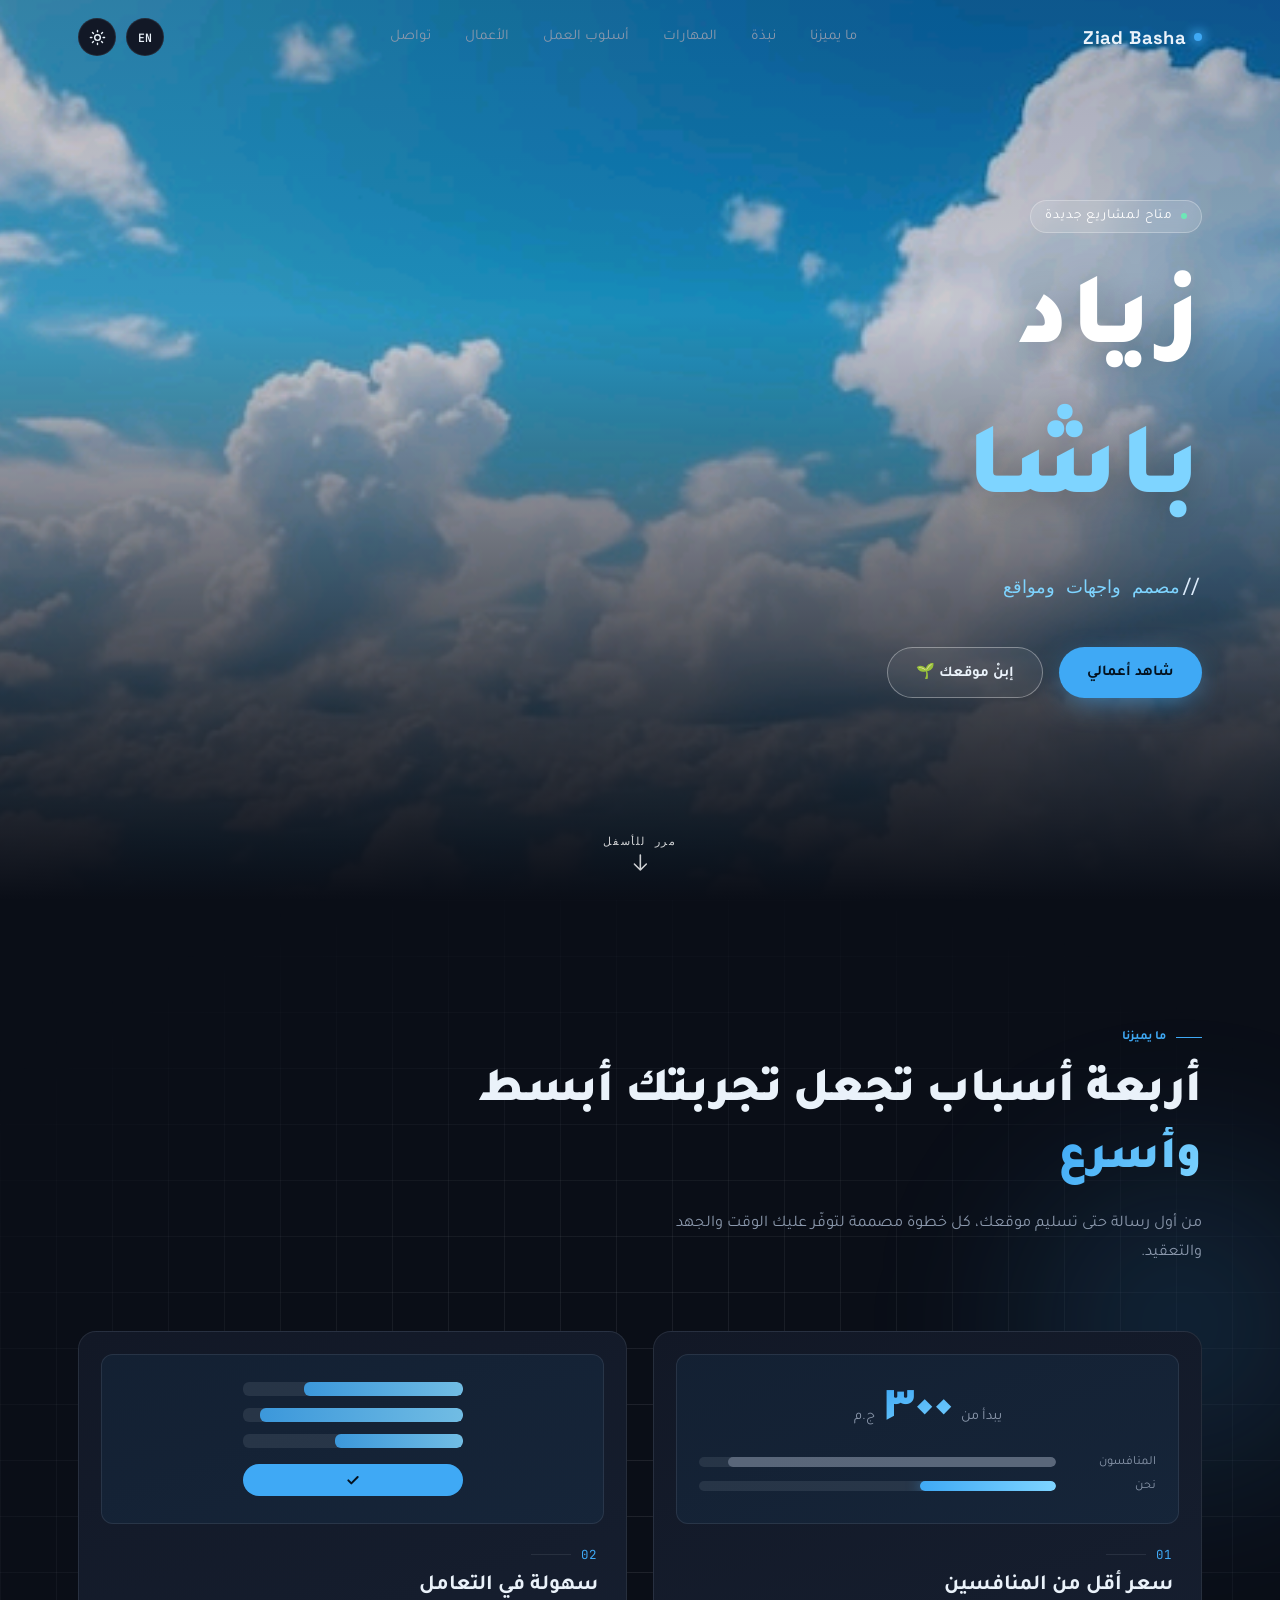
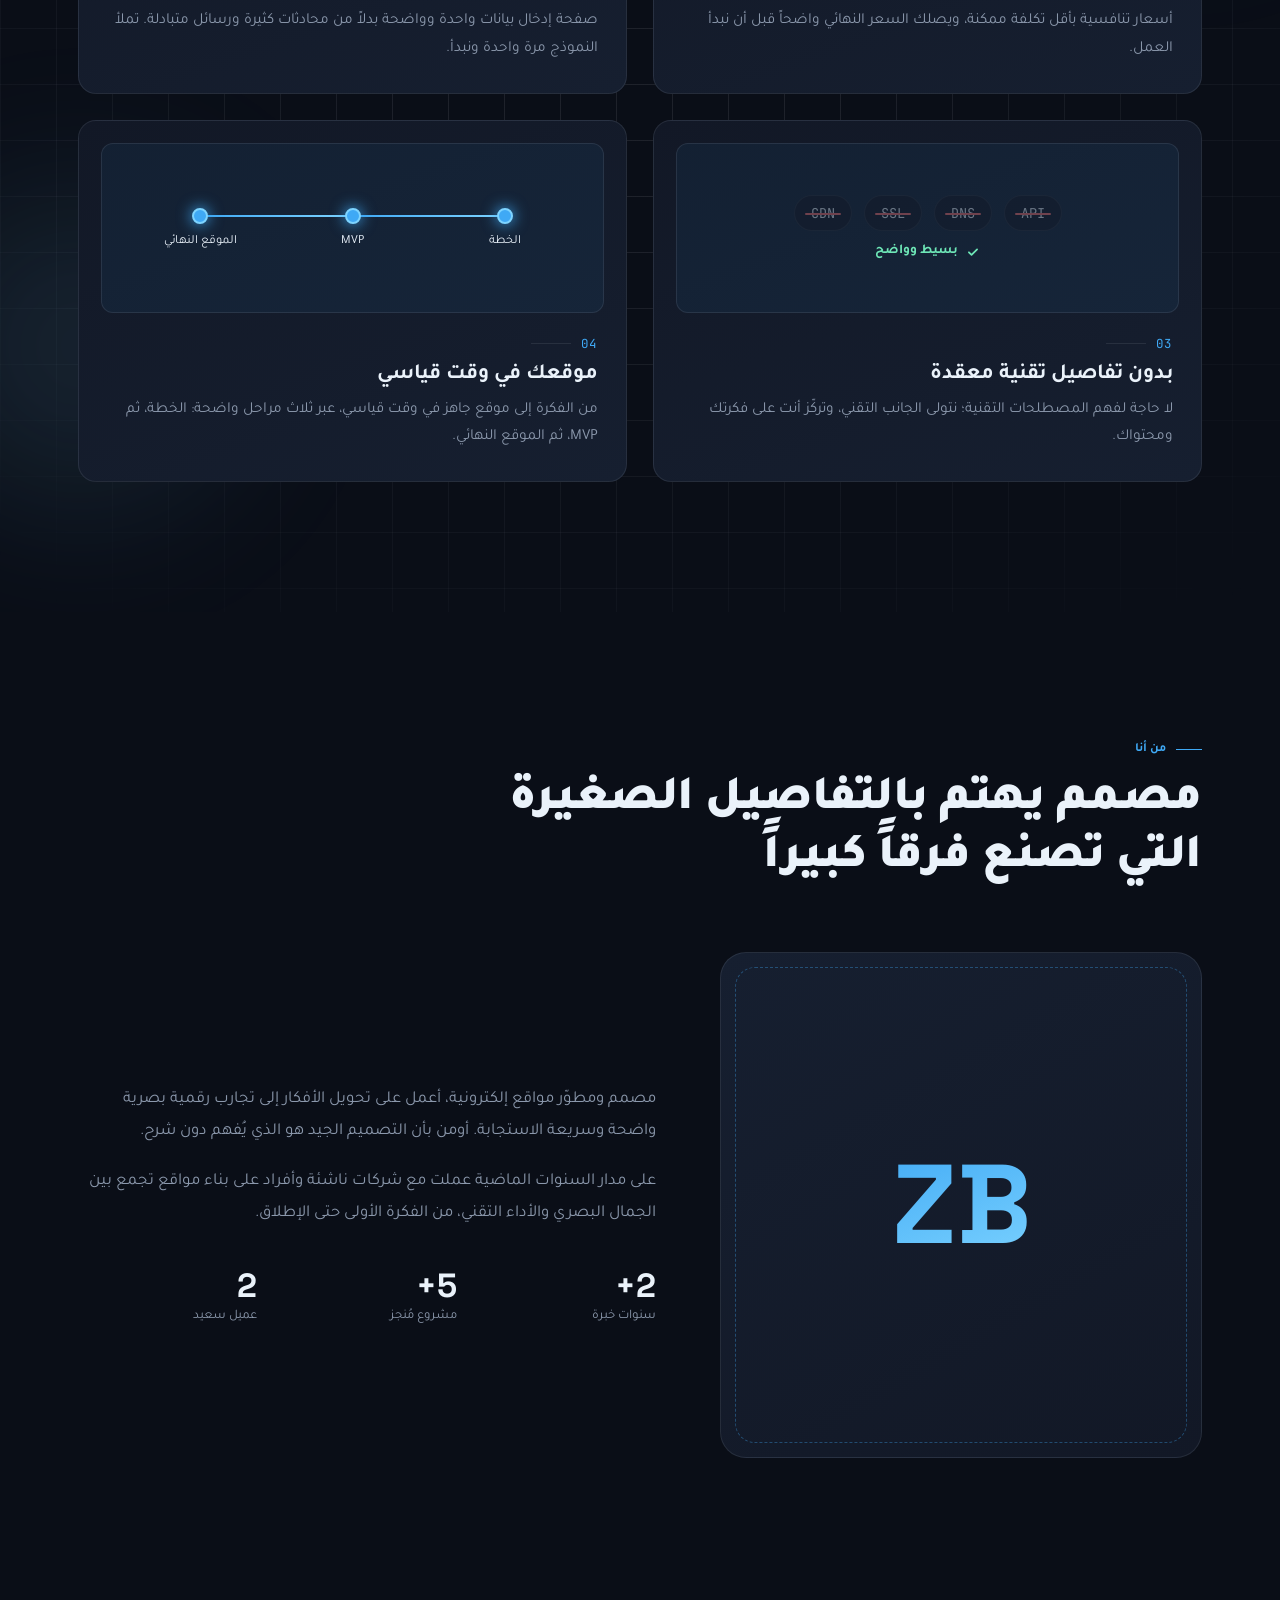
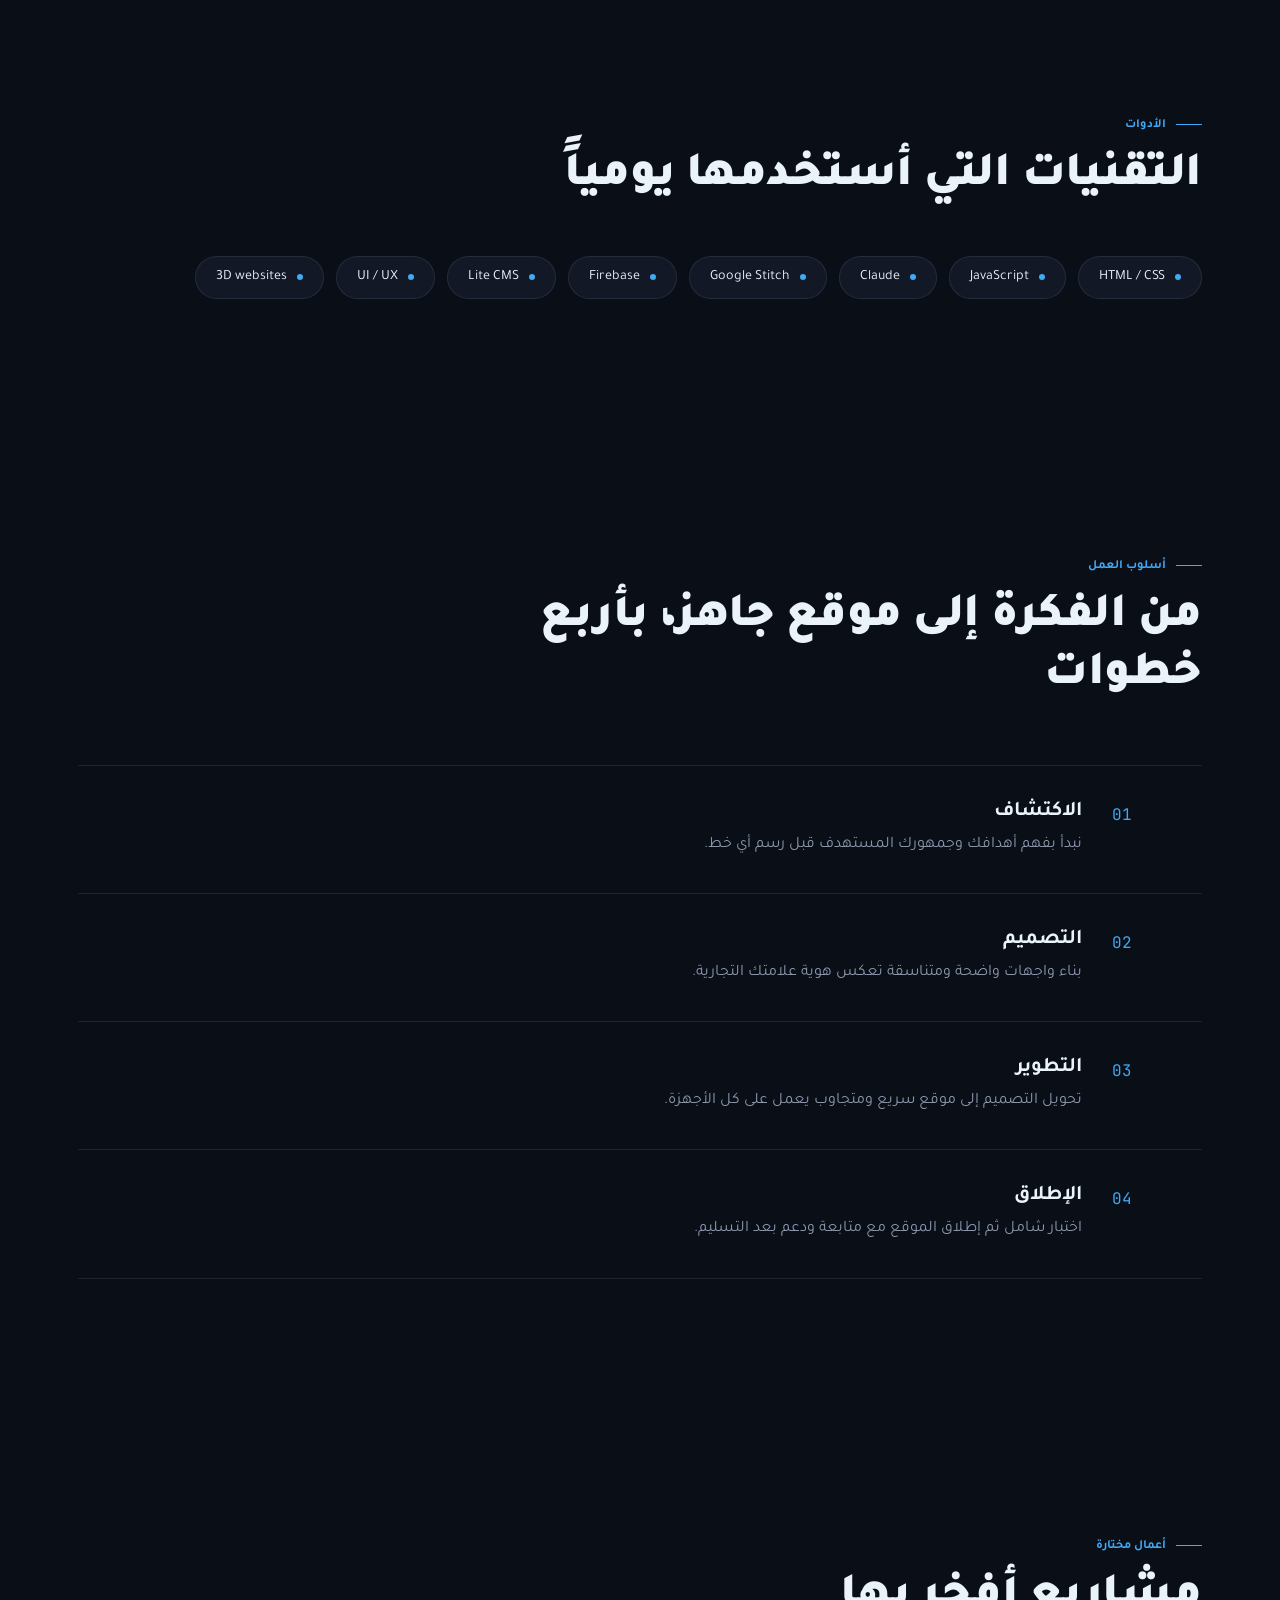
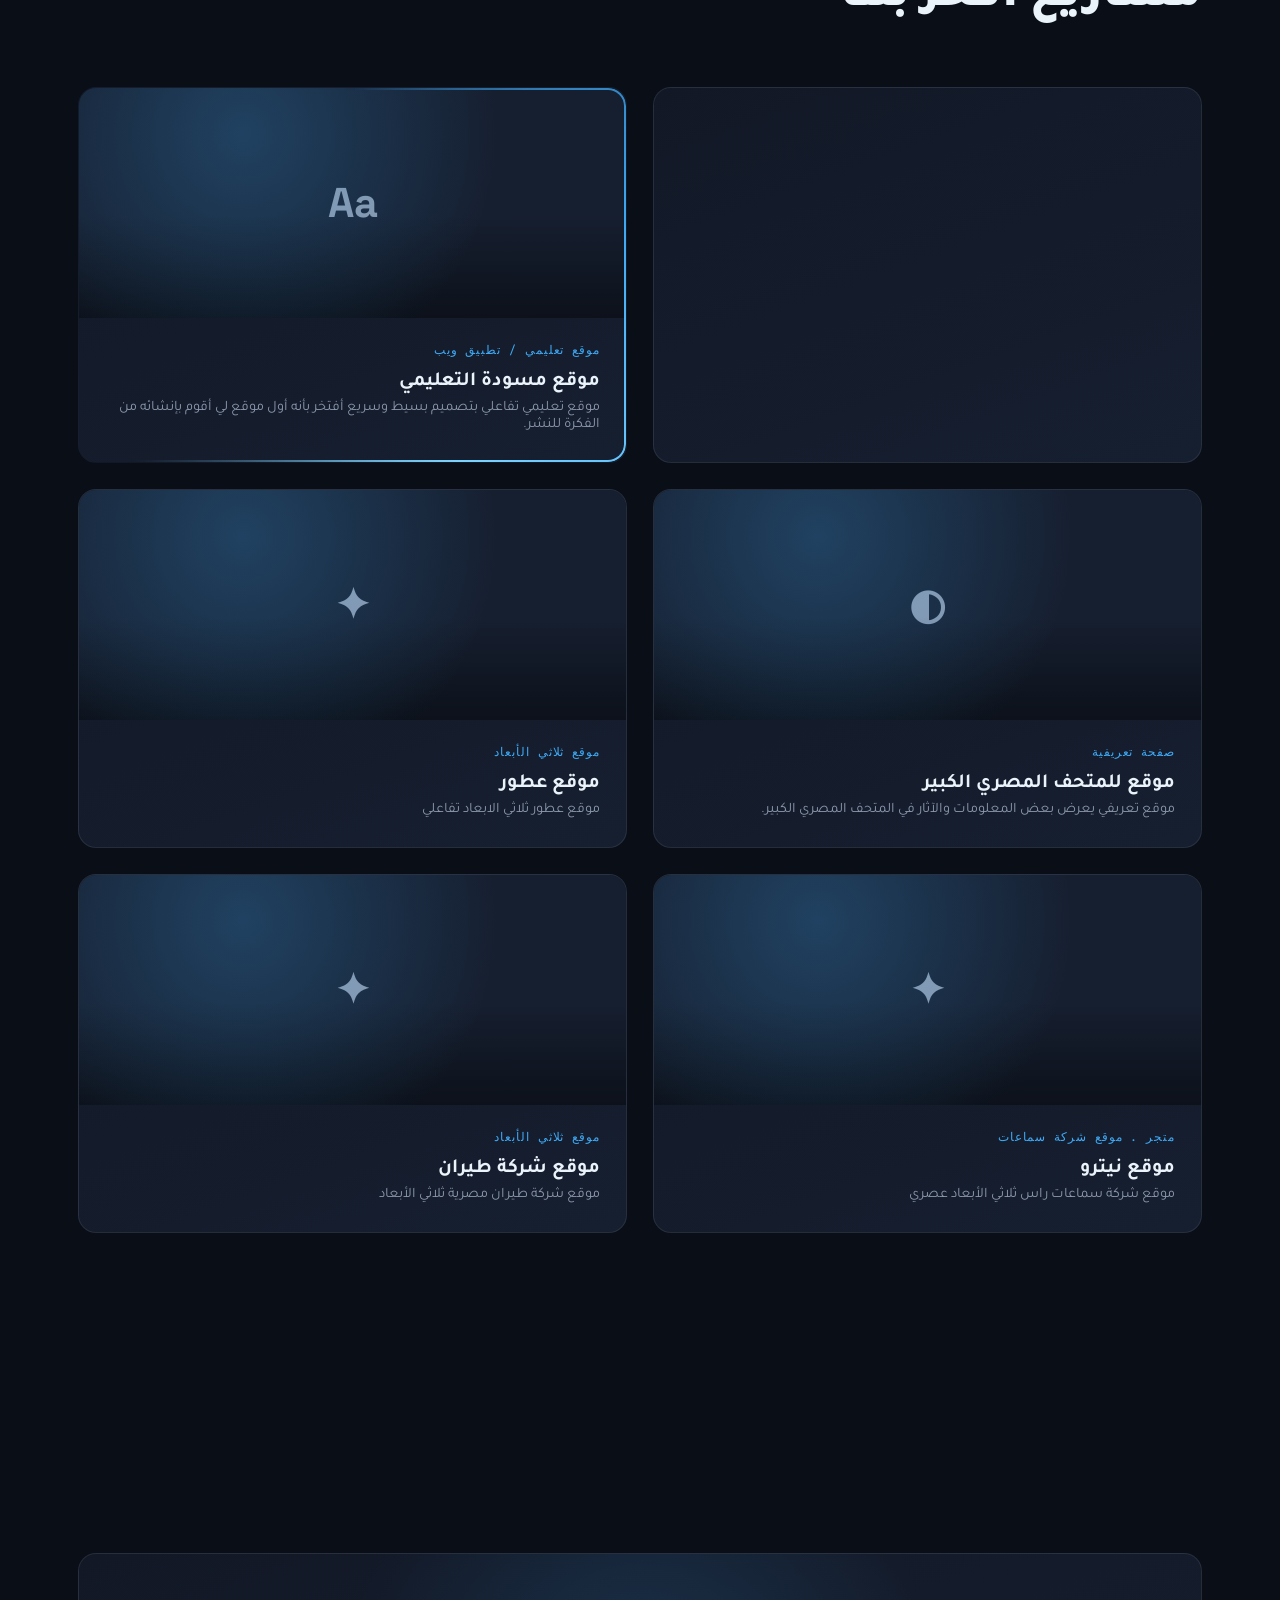
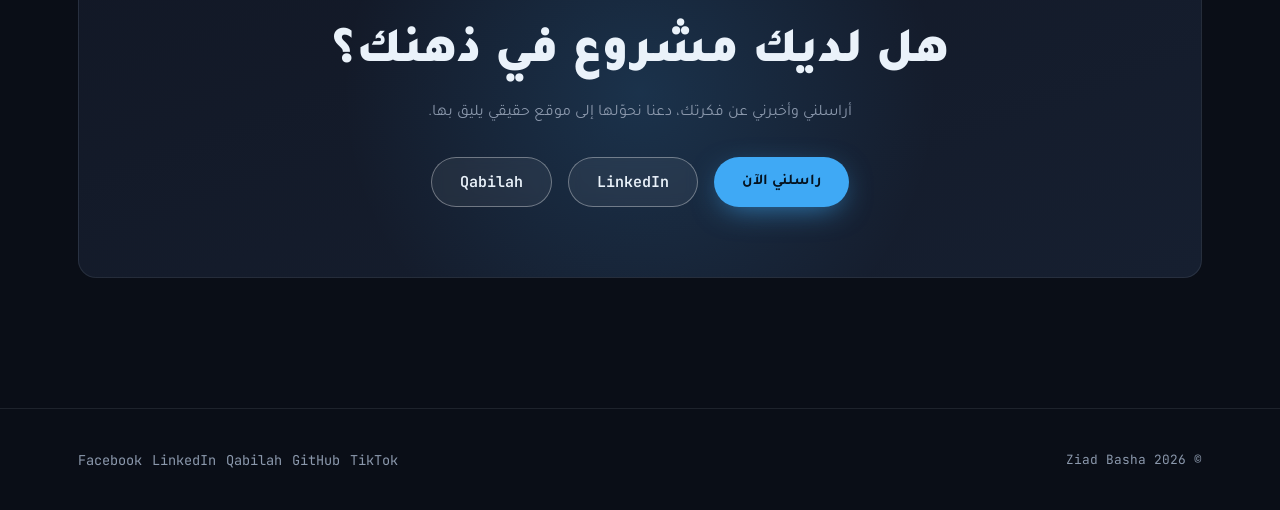
==== commit be741224: "Add featured work card for Moswada project" ====
--- a/index.html
+++ b/index.html
@@ -244,6 +244,7 @@
       <h2 class="section-title reveal" data-i18n="work_title">مشاريع أفخر بها</h2>
       <div class="work-grid reveal-stagger">
         <a class="work-card glass" href="https://moswada-edu.vercel.app/" target="_blank" rel="noopener noreferrer">
+          <a class="work-card work-card--featured glass" href="https://moswada-edu.vercel.app/" target="_blank" rel="noopener noreferrer"> <!-- My Edit -->
           <div class="work-thumb has-preview">
             <span class="glyph">Aa</span>
             <img class="work-thumb-img" src="https://s.wordpress.com/mshots/v1/https%3A%2F%2Fmoswada-edu.vercel.app%2F?w=900" alt="معاينة موقع مسودة" loading="lazy" onerror="this.remove()">
--- a/style.css
+++ b/style.css
@@ -357,6 +357,69 @@
 .work-body h3{font-family:var(--font-display);font-size:1.25rem;font-weight:600;margin:8px 0 6px;}
 html[lang="ar"] .work-body h3{font-family:var(--font-ar);}
 .work-body p{color:var(--text-dim);font-size:.9rem;}
+
+/* ============ FEATURED WORK CARD (حدود مضيئة متحركة) ============ */
+/* Registering the angle lets the browser animate the gradient rotation */
+@property --glow-angle{
+  syntax:'<angle>';
+  initial-value:0deg;
+  inherits:false;
+}
+
+.work-card--featured{
+  --glow-border-width:2px;       /* سُمك الحد المضيء */
+  --glow-spin-duration:5s;       /* مدة دورة الدوران */
+  --glow-pulse-duration:3s;      /* مدة نبض التوهج الخارجي */
+  --glow-inner-blur:14px;        /* نعومة التوهج الداخلي */
+  border-color:transparent;
+  animation:featuredPulse var(--glow-pulse-duration) ease-in-out infinite;
+}
+
+/* ::before = sharp animated border, ::after = same border blurred for the glow */
+.work-card--featured::before,
+.work-card--featured::after{
+  content:'';
+  position:absolute;
+  inset:0;
+  z-index:3;
+  padding:var(--glow-border-width);
+  border-radius:inherit;
+  pointer-events:none;
+  background:conic-gradient(
+    from var(--glow-angle),
+    transparent 0deg,
+    var(--accent) 80deg,
+    var(--accent-2) 150deg,
+    transparent 230deg,
+    transparent 360deg
+  );
+  /* Keep only the ring: mask out the content box */
+  -webkit-mask:linear-gradient(#000 0 0) content-box, linear-gradient(#000 0 0);
+  -webkit-mask-composite:xor;
+  mask:linear-gradient(#000 0 0) content-box exclude, linear-gradient(#000 0 0);
+  animation:featuredSpin var(--glow-spin-duration) linear infinite;
+}
+.work-card--featured::after{
+  filter:blur(var(--glow-inner-blur));
+  opacity:.85;
+}
+
+.work-card--featured:hover{
+  box-shadow:0 0 50px -4px rgba(var(--accent-rgb),.75);
+}
+
+@keyframes featuredSpin{ to{ --glow-angle:360deg; } }
+@keyframes featuredPulse{
+  0%,100%{ box-shadow:0 0 22px -6px rgba(var(--accent-rgb),.45); }
+  50%    { box-shadow:0 0 42px -2px rgba(var(--accent-rgb),.75); }
+}
+
+/* Respect users who prefer reduced motion: static glow, no spinning */
+@media (prefers-reduced-motion: reduce){
+  .work-card--featured,
+  .work-card--featured::before,
+  .work-card--featured::after{ animation:none !important; }
+}
 
 /* ============ CONTACT ============ */
 .contact-box{
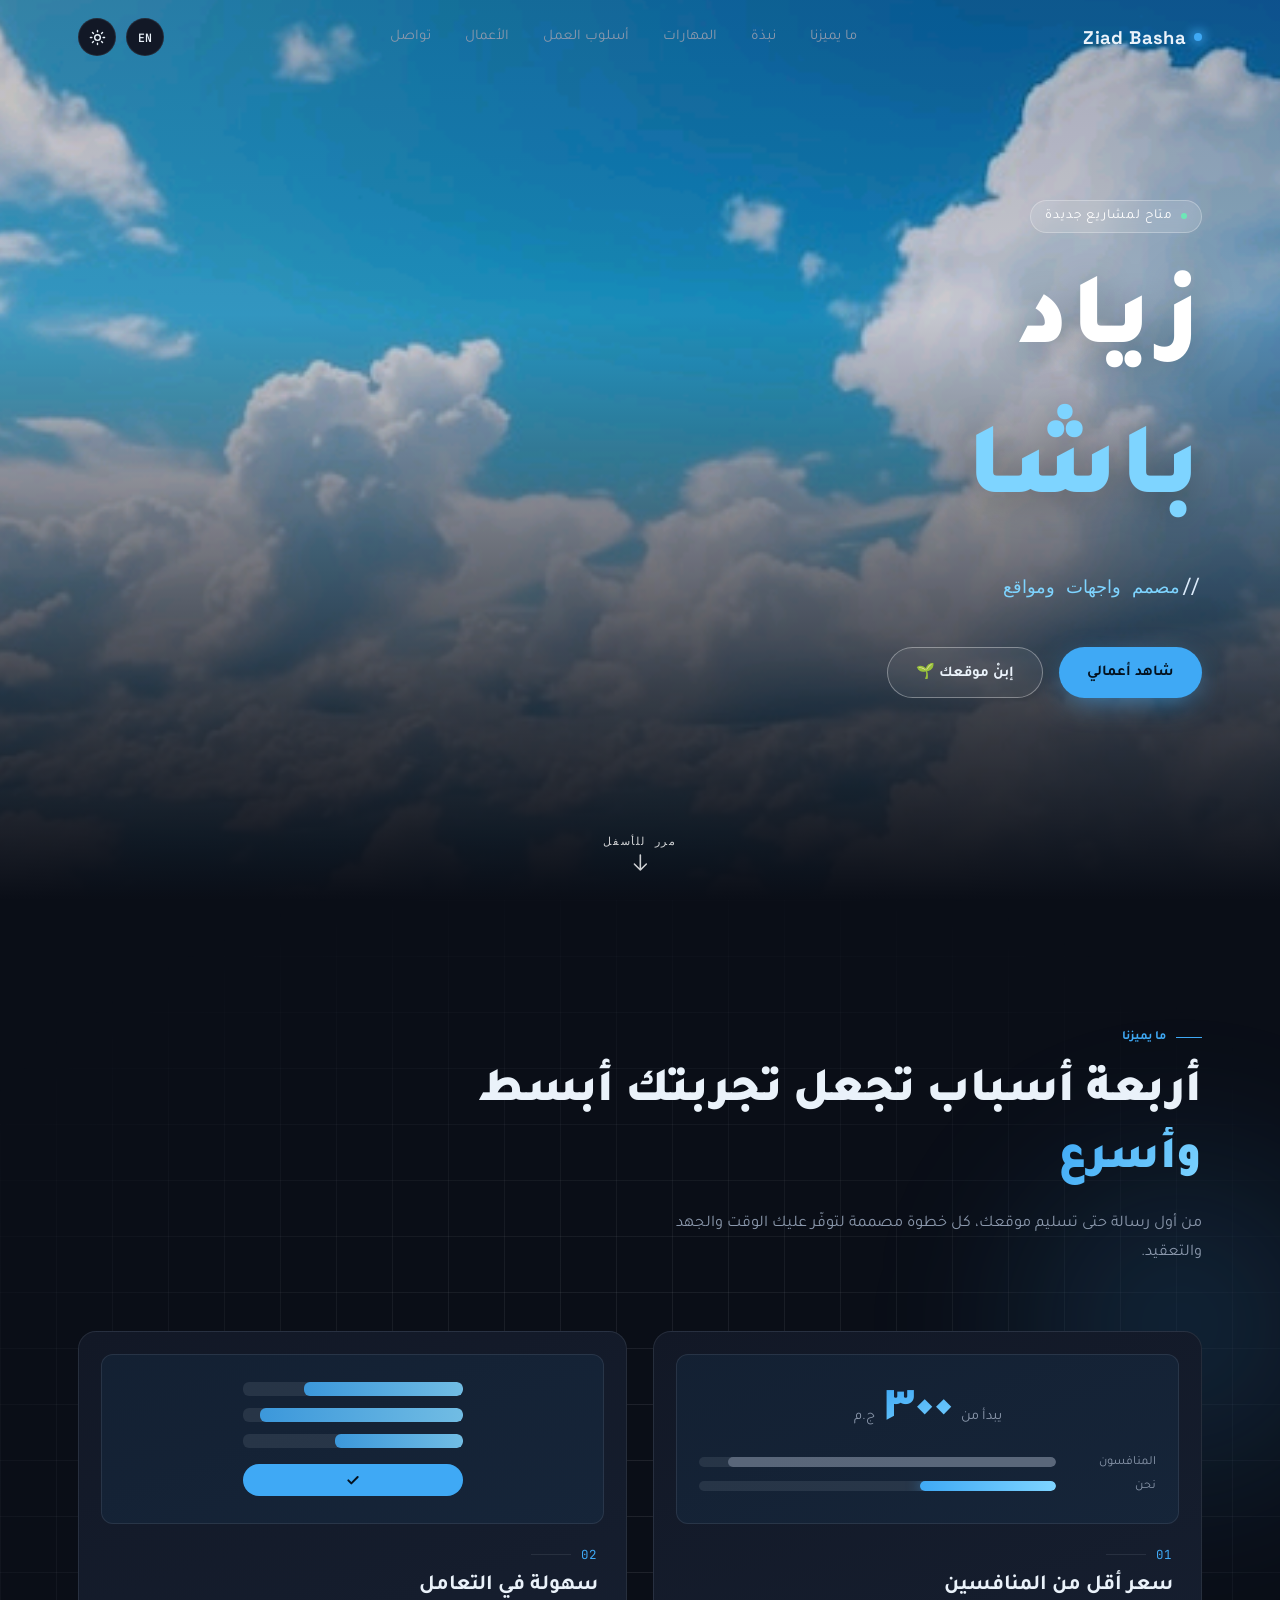
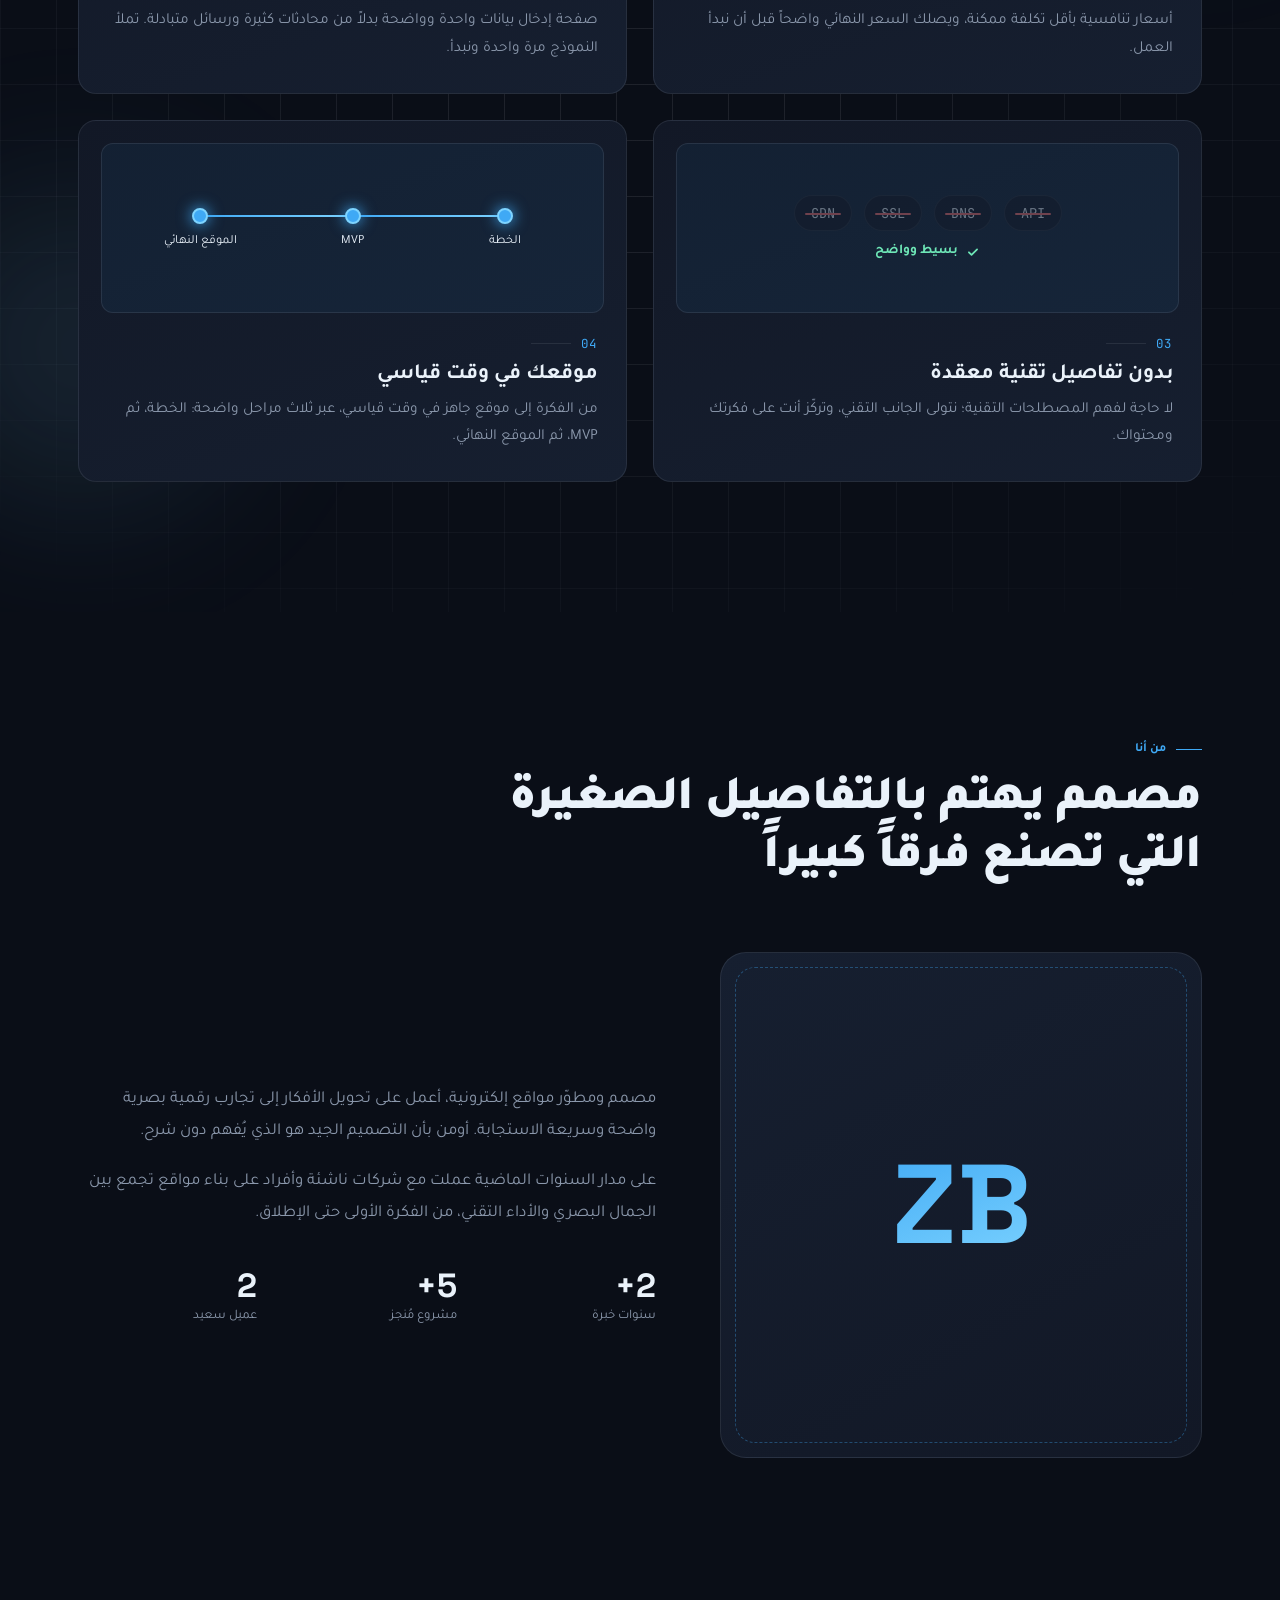
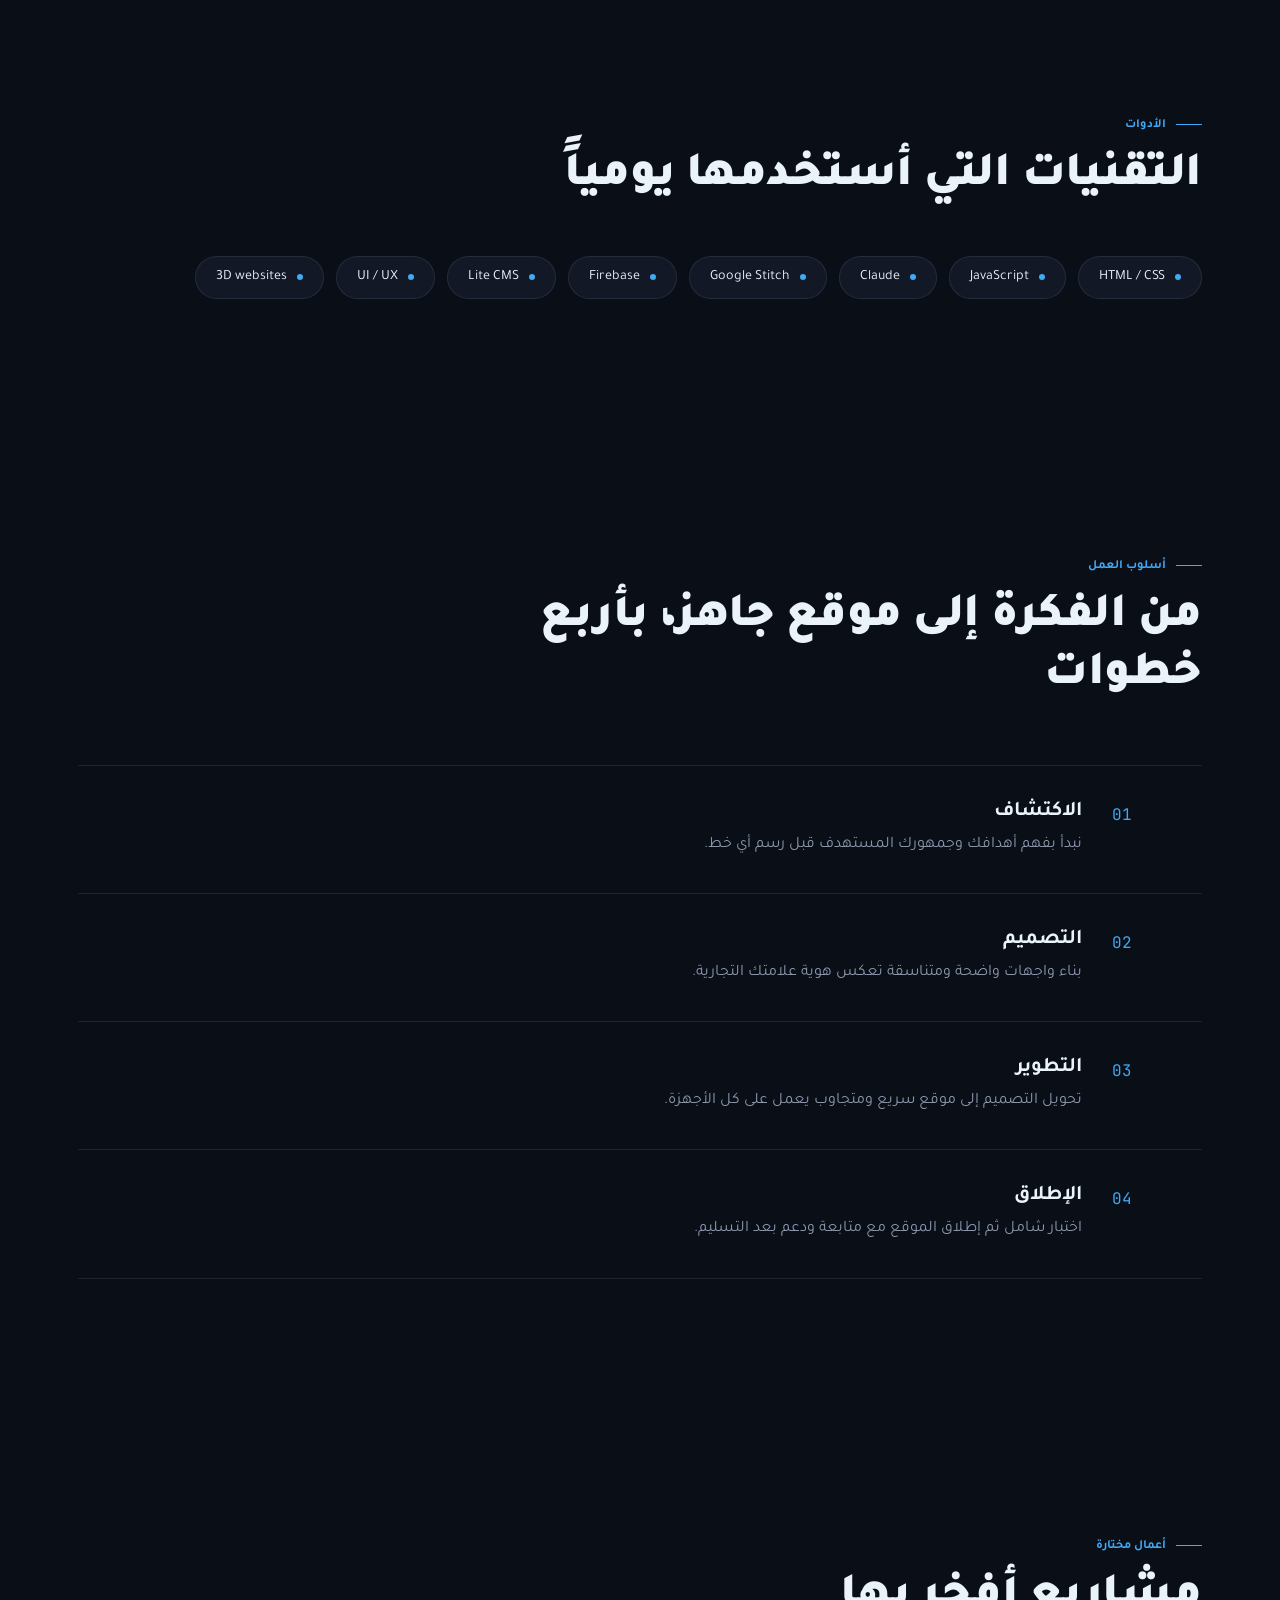
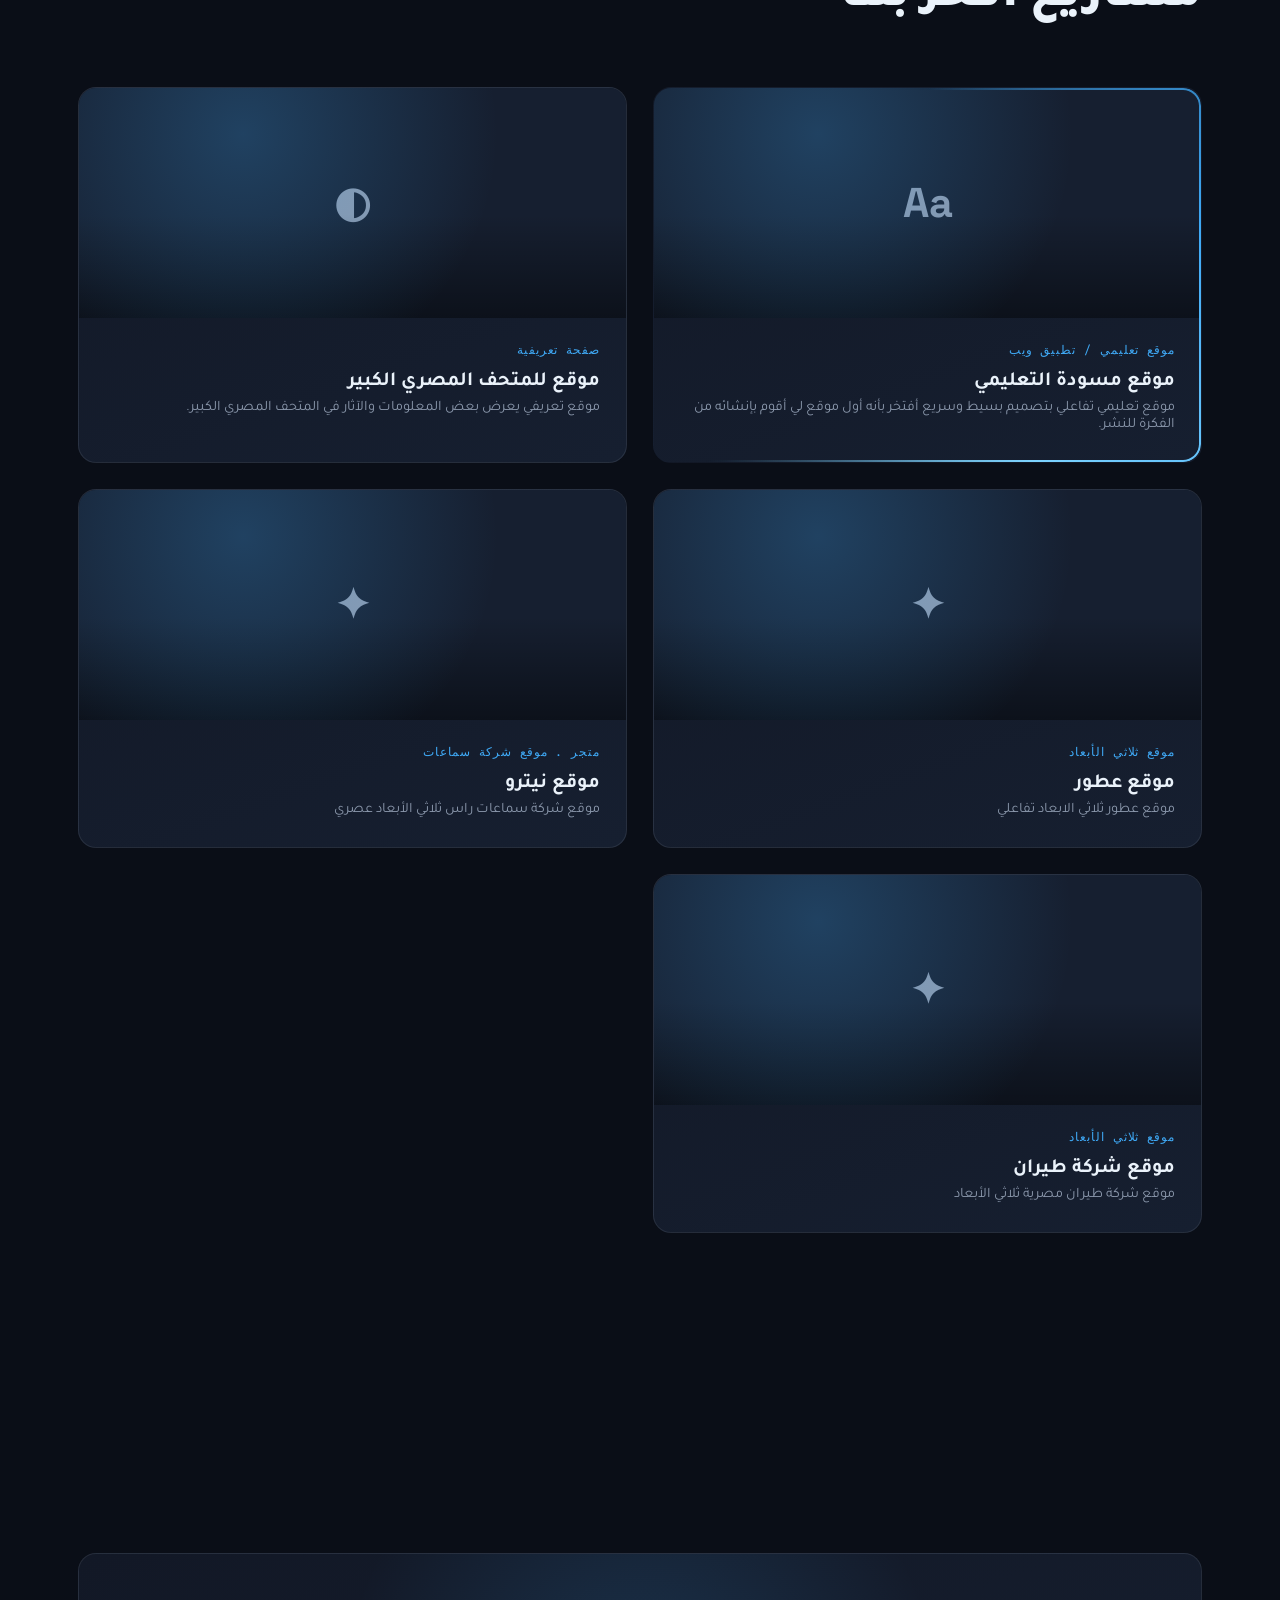
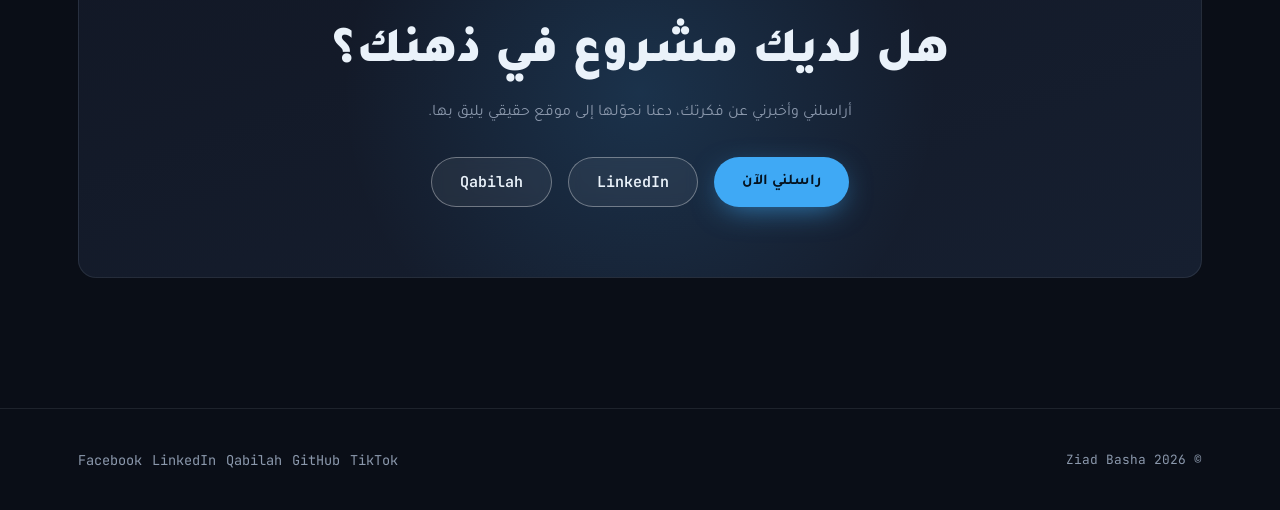
==== commit c5bd53ed: "Update work-card link in index.html Commented out the original work-card link while keeping the feat" ====
--- a/index.html
+++ b/index.html
@@ -243,8 +243,8 @@
       <div class="section-tag" data-i18n="work_tag">أعمال مختارة</div>
       <h2 class="section-title reveal" data-i18n="work_title">مشاريع أفخر بها</h2>
       <div class="work-grid reveal-stagger">
-        <a class="work-card glass" href="https://moswada-edu.vercel.app/" target="_blank" rel="noopener noreferrer">
-          <a class="work-card work-card--featured glass" href="https://moswada-edu.vercel.app/" target="_blank" rel="noopener noreferrer"> <!-- My Edit -->
+       <!-- <a class="work-card glass" href="https://moswada-edu.vercel.app/" target="_blank" rel="noopener noreferrer"> -->
+        <a class="work-card work-card--featured glass" href="https://moswada-edu.vercel.app/" target="_blank" rel="noopener noreferrer"> <!-- My Edit -->
           <div class="work-thumb has-preview">
             <span class="glyph">Aa</span>
             <img class="work-thumb-img" src="https://s.wordpress.com/mshots/v1/https%3A%2F%2Fmoswada-edu.vercel.app%2F?w=900" alt="معاينة موقع مسودة" loading="lazy" onerror="this.remove()">
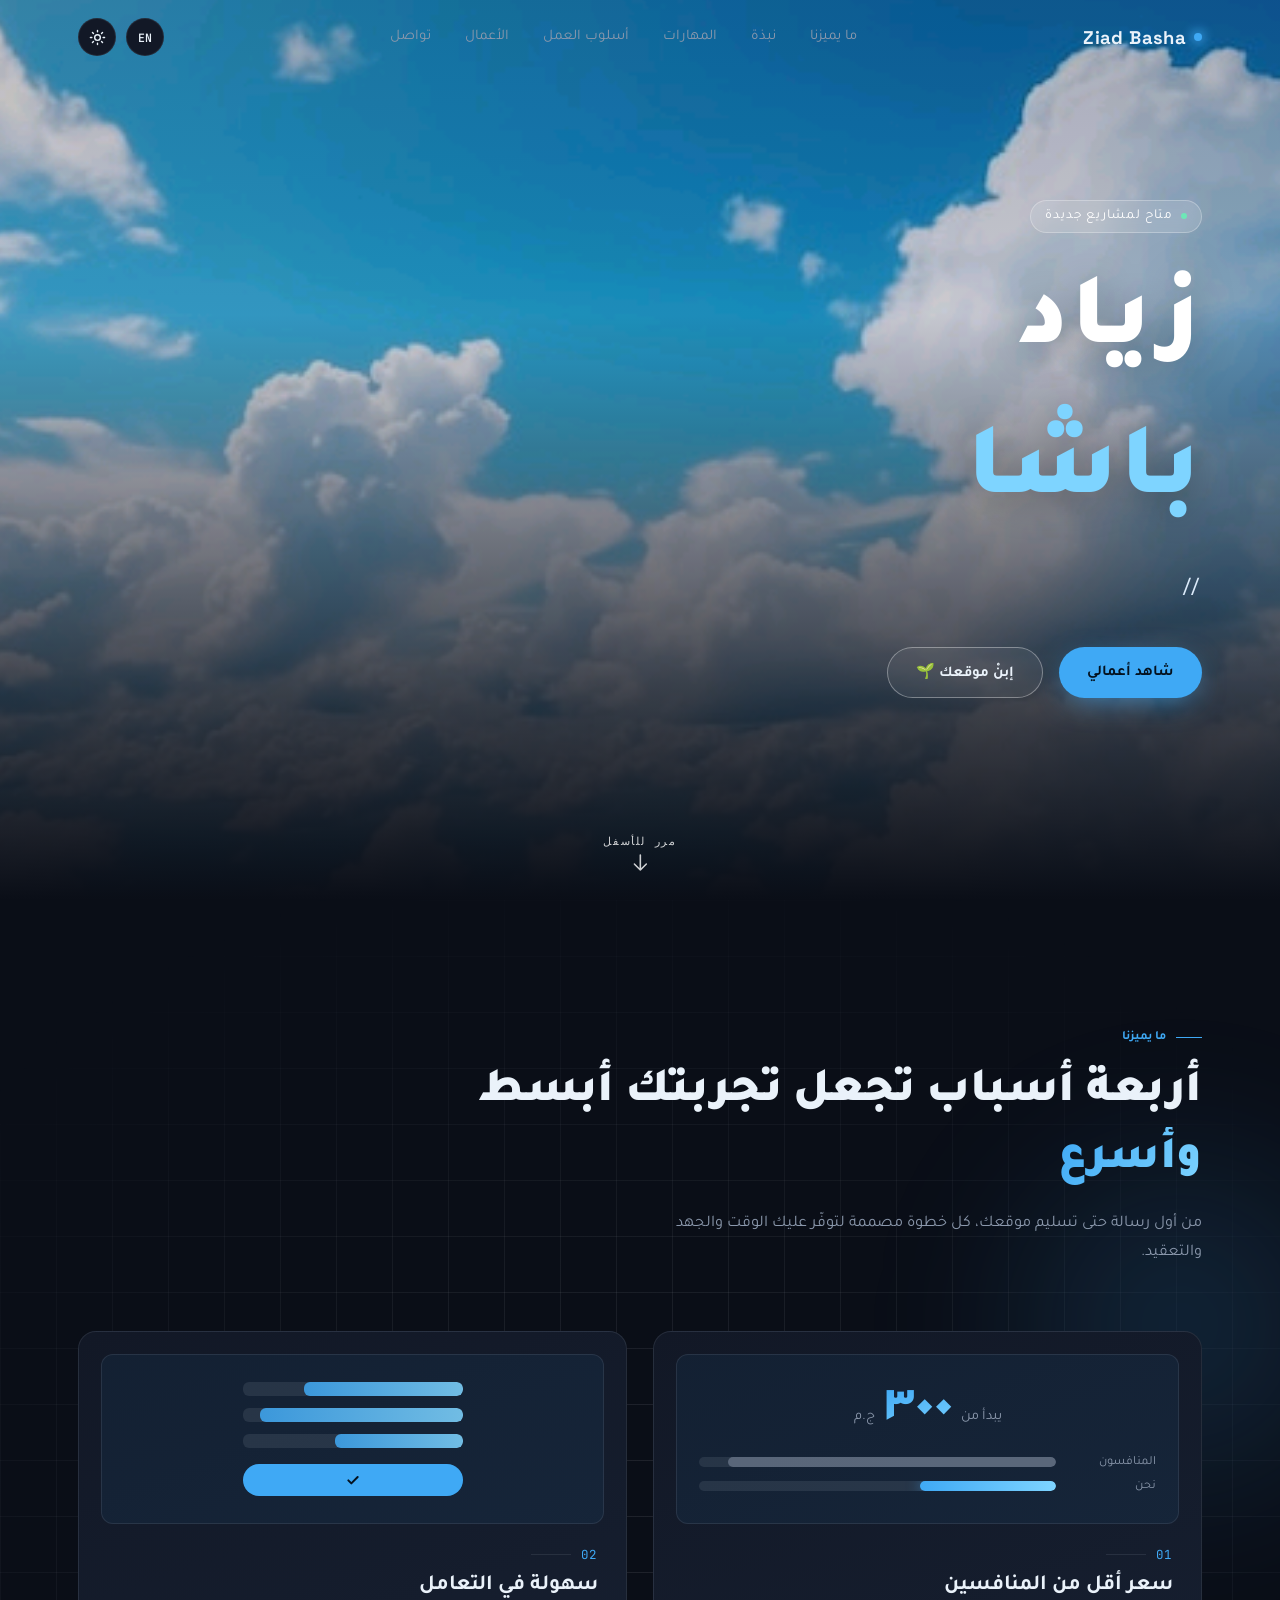
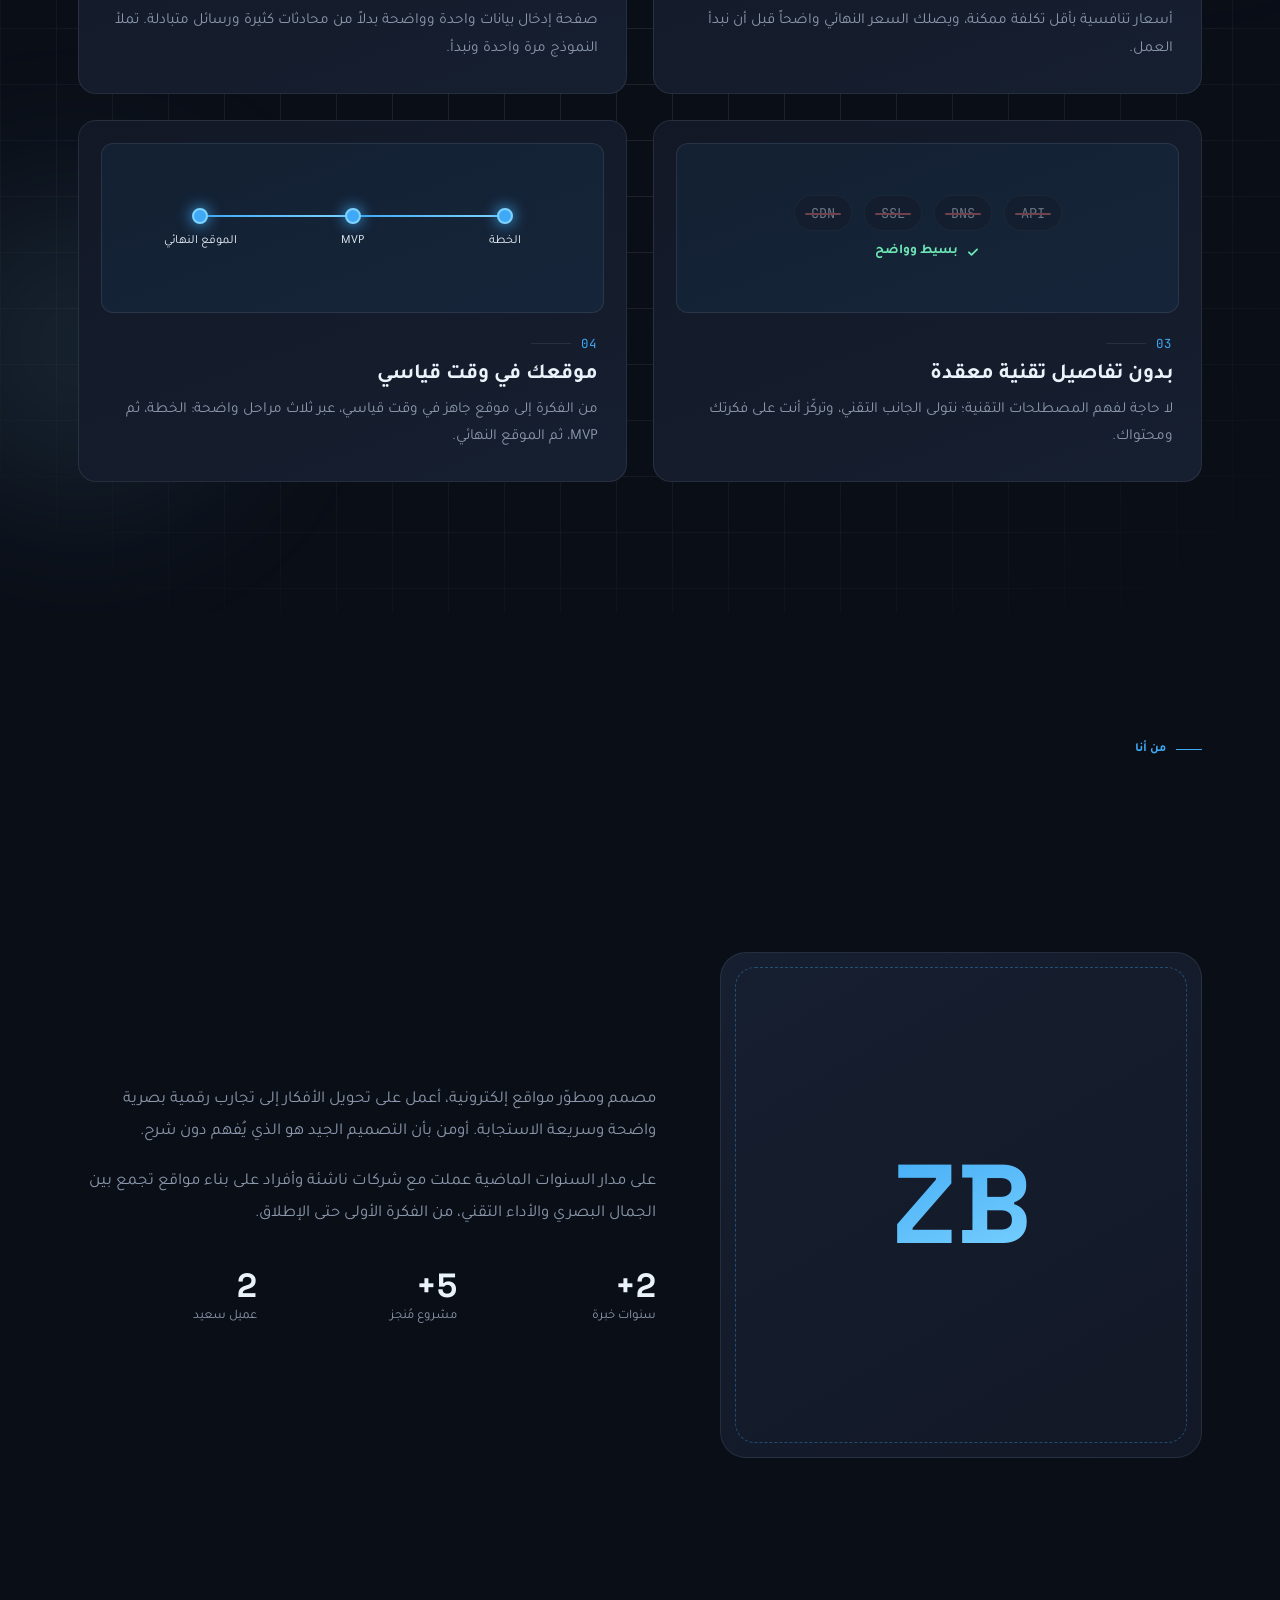
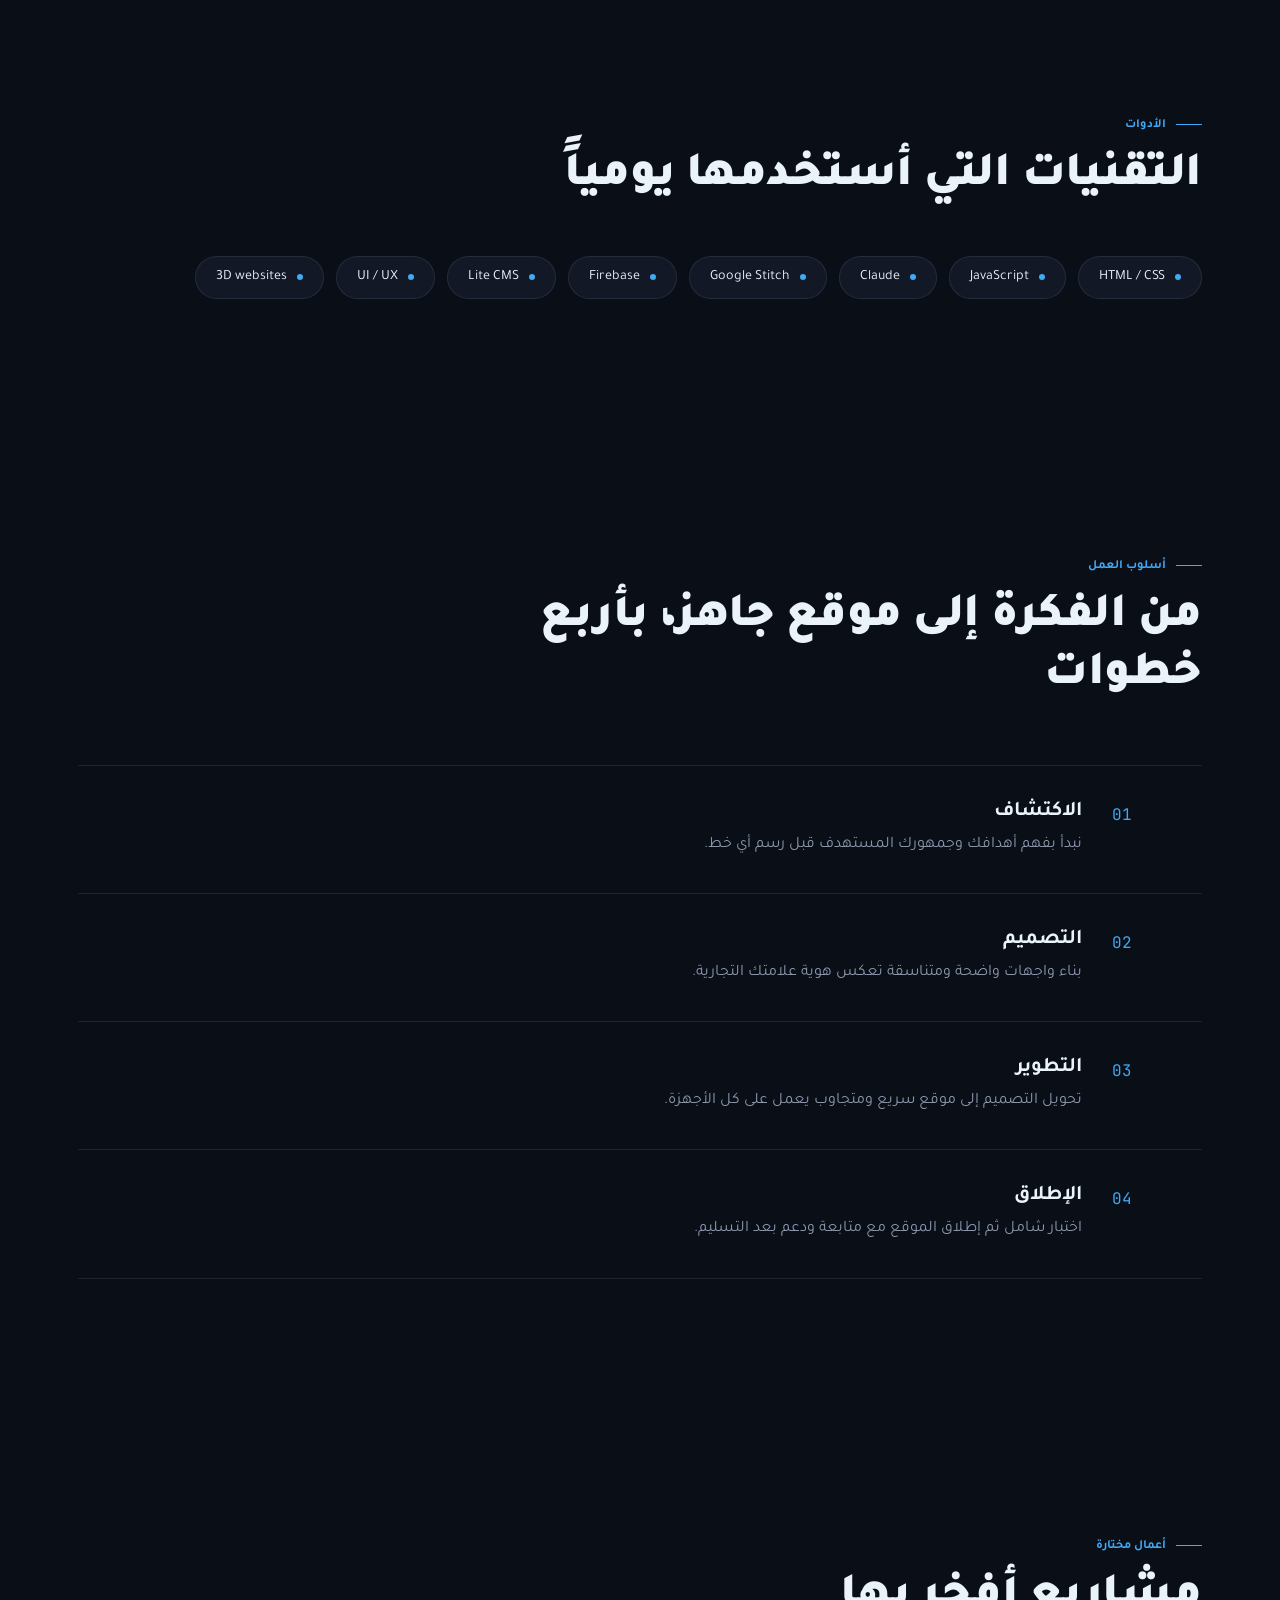
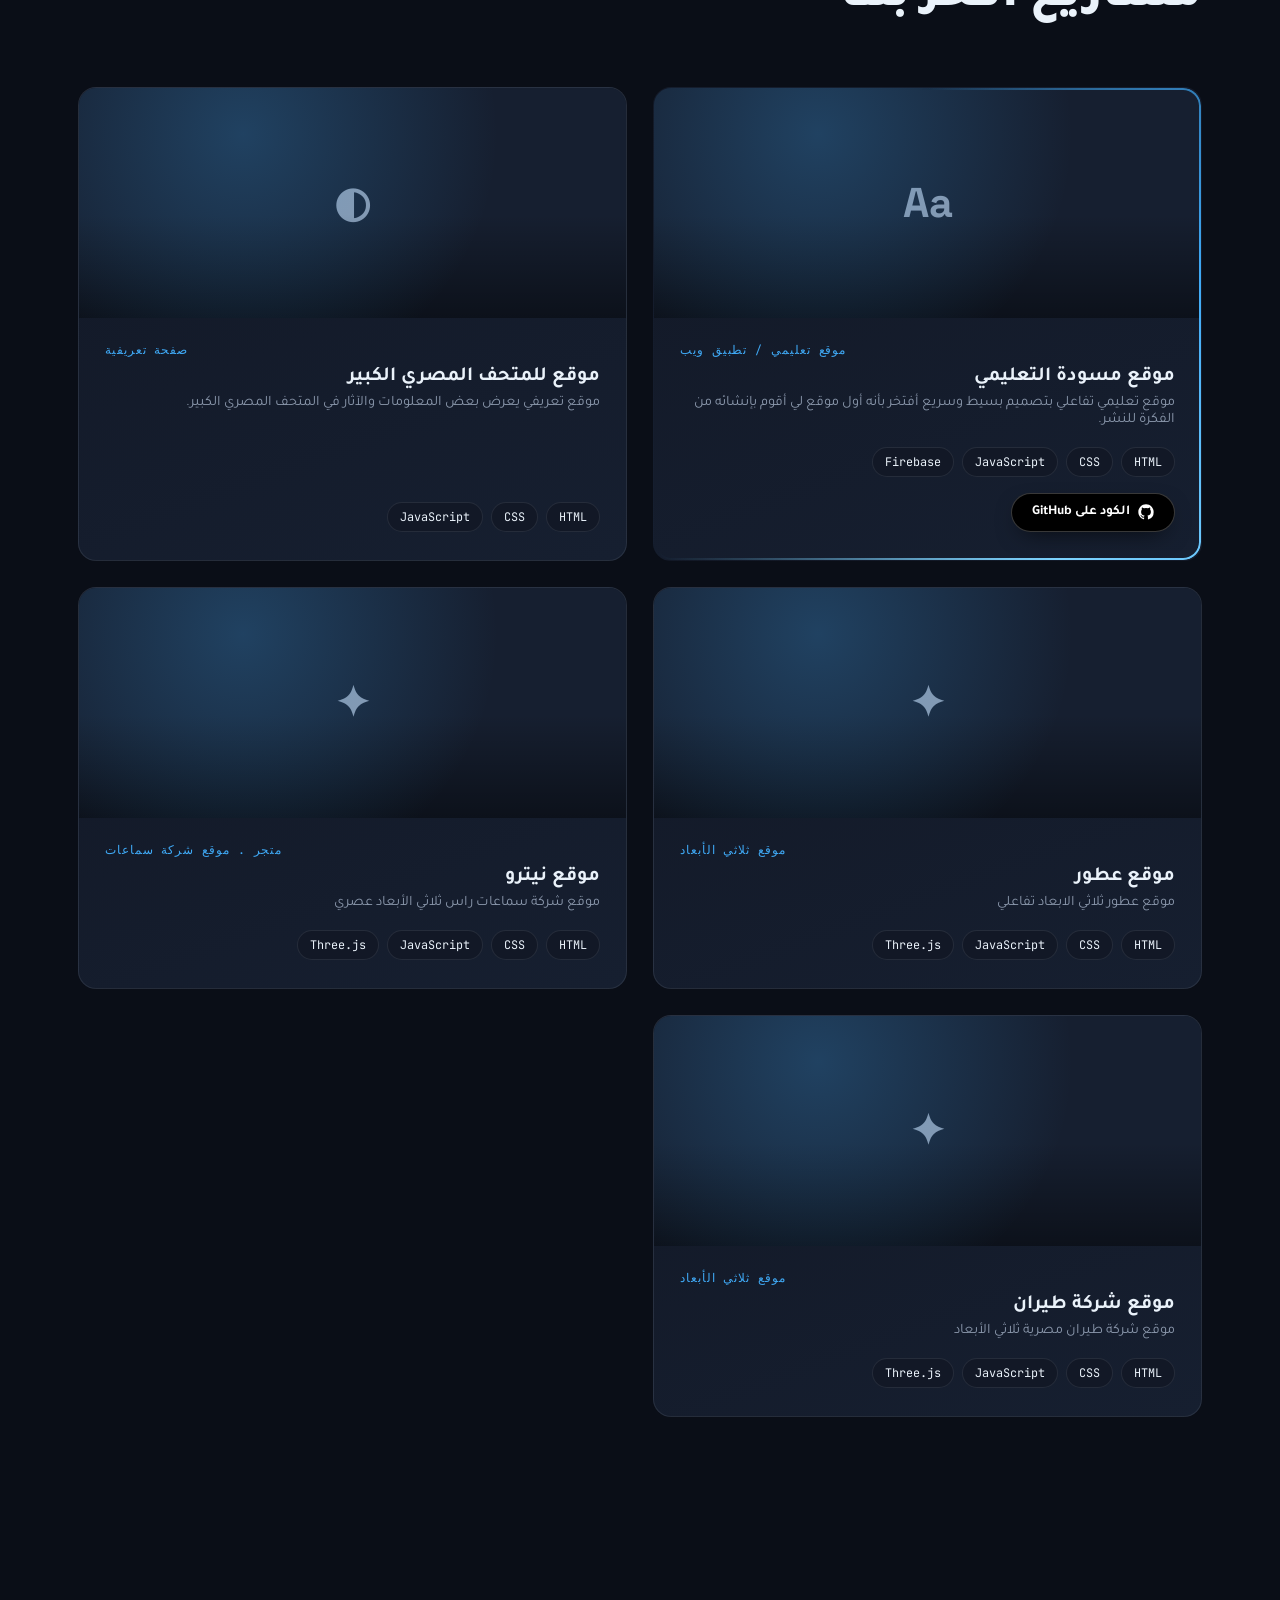
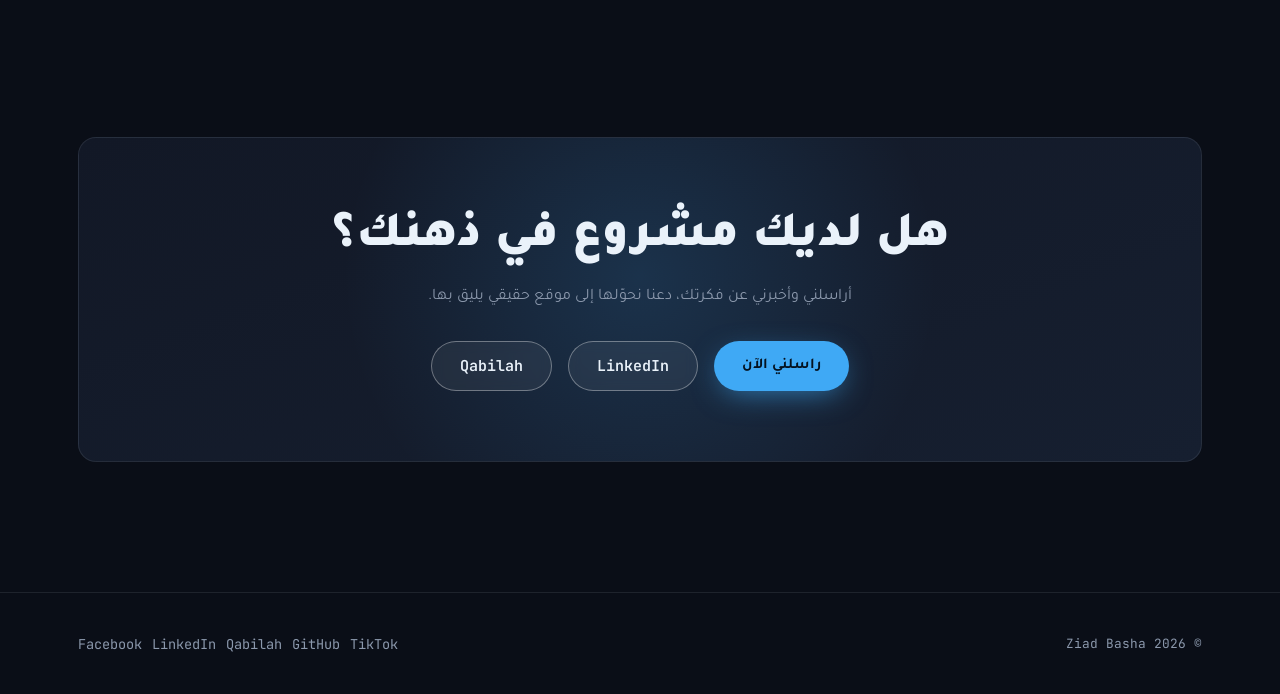
==== commit d7656f76: "Work section" ====
--- a/index.html
+++ b/index.html
@@ -243,77 +243,117 @@
       <div class="section-tag" data-i18n="work_tag">أعمال مختارة</div>
       <h2 class="section-title reveal" data-i18n="work_title">مشاريع أفخر بها</h2>
       <div class="work-grid reveal-stagger">
-       <!-- <a class="work-card glass" href="https://moswada-edu.vercel.app/" target="_blank" rel="noopener noreferrer"> -->
-        <a class="work-card work-card--featured glass" href="https://moswada-edu.vercel.app/" target="_blank" rel="noopener noreferrer"> <!-- My Edit -->
+
+        <!-- 1 · مسودة (البطاقة الوحيدة التي بها زر GitHub) -->
+        <article class="work-card work-card--featured glass">
           <div class="work-thumb has-preview">
             <span class="glyph">Aa</span>
             <img class="work-thumb-img" src="https://s.wordpress.com/mshots/v1/https%3A%2F%2Fmoswada-edu.vercel.app%2F?w=900" alt="معاينة موقع مسودة" loading="lazy" onerror="this.remove()">
           </div>
           <div class="work-body">
-            <div class="cat mono" data-i18n="w1_cat">هوية بصرية وموقع</div>
-            <h3 data-i18n="w1_t">
-                موقع مسودة 
-                </h3>
-            <p data-i18n="w1_d">
-         موقع تعليمي تفاعلي بتصميم بسيط وسريع.
-                </p>
-          </div>
-        </a>
-        <a class="work-card glass" href="https://grand-egyptian-museum-website-zb.vercel.app/" target="_blank" rel="noopener noreferrer">
+            <div class="cat mono" data-i18n="w1_cat">موقع تعليمي / تطبيق ويب</div>
+            <h3>
+              <a class="work-link" href="https://moswada-edu.vercel.app/" target="_blank" rel="noopener noreferrer" data-i18n="w1_t">موقع مسودة التعليمي</a>
+            </h3>
+            <p data-i18n="w1_d">موقع تعليمي تفاعلي بتصميم بسيط وسريع.</p>
+            <ul class="work-tools" aria-label="Tools">
+              <li class="tool-tag">HTML</li>
+              <li class="tool-tag">CSS</li>
+              <li class="tool-tag">JavaScript</li>
+              <li class="tool-tag">Firebase</li>
+            </ul>
+            <div class="work-actions">
+              <a class="btn btn-github btn-sm" href="https://github.com/ziadbasha099/moswada-edu" target="_blank" rel="noopener noreferrer">
+                <svg viewBox="0 0 24 24" width="16" height="16" fill="currentColor" aria-hidden="true"><path d="M12 .5C5.65.5.5 5.65.5 12c0 5.08 3.29 9.39 7.86 10.91.58.1.79-.25.79-.56v-2c-3.2.7-3.87-1.37-3.87-1.37-.52-1.33-1.28-1.68-1.28-1.68-1.04-.71.08-.7.08-.7 1.15.08 1.76 1.18 1.76 1.18 1.03 1.76 2.69 1.25 3.35.96.1-.74.4-1.25.73-1.54-2.55-.29-5.24-1.28-5.24-5.69 0-1.26.45-2.28 1.18-3.09-.12-.29-.51-1.46.11-3.05 0 0 .97-.31 3.17 1.18a11 11 0 0 1 5.77 0c2.2-1.49 3.17-1.18 3.17-1.18.62 1.59.23 2.76.11 3.05.74.81 1.18 1.83 1.18 3.09 0 4.42-2.7 5.4-5.27 5.68.41.36.78 1.06.78 2.14v3.17c0 .31.21.67.8.56A11.51 11.51 0 0 0 23.5 12C23.5 5.65 18.35.5 12 .5z"/></svg>
+                <span data-i18n="w1_github">الكود على GitHub</span>
+              </a>
+            </div>
+          </div>
+        </article>
+
+        <!-- 2 · المتحف المصري الكبير -->
+        <article class="work-card glass">
           <div class="work-thumb has-preview">
             <span class="glyph">◐</span>
-            <img class="work-thumb-img"
-               src="https://s.wordpress.com/mshots/v1/https%3A%2F%2Fgrand-egyptian-museum-website-zb.vercel.app%2F?w=900"
-               alt="معاينة موقع المتحف المصري الكبير" loading="lazy" onerror="this.remove()">
-          </div>
-          
+            <img class="work-thumb-img" src="https://s.wordpress.com/mshots/v1/https%3A%2F%2Fgrand-egyptian-museum-website-zb.vercel.app%2F?w=900" alt="معاينة موقع المتحف المصري الكبير" loading="lazy" onerror="this.remove()">
+          </div>
           <div class="work-body">
             <div class="cat mono" data-i18n="w2_cat">صفحة تعريفية</div>
-            <h3 data-i18n="w2_t">موقع للمتحف المصري الكبير</h3>
+            <h3>
+              <a class="work-link" href="https://grand-egyptian-museum-website-zb.vercel.app/" target="_blank" rel="noopener noreferrer" data-i18n="w2_t">موقع للمتحف المصري الكبير</a>
+            </h3>
             <p data-i18n="w2_d">موقع تعريفي يعرض بعض المعلومات والآثار في المتحف المصري الكبير.</p>
-          </div>
-        </a>
-        
-        <a class="work-card glass" href="https://rose-parfum-3d-zb.vercel.app/" target="_blank" rel="noopener noreferrer">
+            <ul class="work-tools" aria-label="Tools">
+              <li class="tool-tag">HTML</li>
+              <li class="tool-tag">CSS</li>
+              <li class="tool-tag">JavaScript</li>
+            </ul>
+          </div>
+        </article>
+
+        <!-- 3 · عطور -->
+        <article class="work-card glass">
           <div class="work-thumb has-preview">
             <span class="glyph">✦</span>
             <img class="work-thumb-img" src="https://s.wordpress.com/mshots/v1/https%3A%2F%2Frose-parfum-3d-zb.vercel.app%2F?w=900" alt="معاينة موقع عطور" loading="lazy" onerror="this.remove()">
           </div>
           <div class="work-body">
-            <div class="cat mono" data-i18n="w3_cat">تطبيق ويب</div>
-          <h3 data-i18n="w3_t">موقع عطور</h3>
-           <p data-i18n="w3_d">موقع عطور ثلاثي الابعاد مع واجهة تفاعلية.</p>
-          </div>
-        </a>
-        
-        <a class="work-card glass" href="https://nitro-headphone.vercel.app/" target="_blank" rel="noopener noreferrer">
+            <div class="cat mono" data-i18n="w3_cat">موقع ثلاثي الأبعاد</div>
+            <h3>
+              <a class="work-link" href="https://rose-parfum-3d-zb.vercel.app/" target="_blank" rel="noopener noreferrer" data-i18n="w3_t">موقع عطور</a>
+            </h3>
+            <p data-i18n="w3_d">موقع عطور ثلاثي الابعاد تفاعلي</p>
+            <ul class="work-tools" aria-label="Tools">
+              <li class="tool-tag">HTML</li>
+              <li class="tool-tag">CSS</li>
+              <li class="tool-tag">JavaScript</li>
+              <li class="tool-tag">Three.js</li>
+            </ul>
+          </div>
+        </article>
+
+        <!-- 4 · نيترو -->
+        <article class="work-card glass">
           <div class="work-thumb has-preview">
             <span class="glyph">✦</span>
-            <img class="work-thumb-img" src="https://s.wordpress.com/mshots/v1/https%3A%2F%2Fnitro-headphone.vercel.app%2F?w=900" alt="معاينة متجر سماعات" loading="lazy" onerror="this.remove()">
+            <img class="work-thumb-img" src="https://s.wordpress.com/mshots/v1/https%3A%2F%2Fnitro-headphone.vercel.app%2F?w=900" alt="معاينة موقع سماعات" loading="lazy" onerror="this.remove()">
           </div>
           <div class="work-body">
-            <div class="cat mono" data-i18n="w4_cat">متجر إلكتروني</div>
-          <h3 data-i18n="w4_t">موقع شركة</h3>
-           <p data-i18n="w4_d">
-              موقع شركة سماعات ثلاثي الأبعاد عصري
-             </p>
-          </div>
-        </a>
-        
-       <a class="work-card glass" href="https://halcyon-air-website.vercel.app/" target="_blank" rel="noopener noreferrer">
+            <div class="cat mono" data-i18n="w4_cat">متجر . موقع شركة سماعات</div>
+            <h3>
+              <a class="work-link" href="https://nitro-headphone.vercel.app/" target="_blank" rel="noopener noreferrer" data-i18n="w4_t">موقع نيترو</a>
+            </h3>
+            <p data-i18n="w4_d">موقع شركة سماعات راس ثلاثي الأبعاد عصري</p>
+            <ul class="work-tools" aria-label="Tools">
+              <li class="tool-tag">HTML</li>
+              <li class="tool-tag">CSS</li>
+              <li class="tool-tag">JavaScript</li>
+              <li class="tool-tag">Three.js</li>
+            </ul>
+          </div>
+        </article>
+
+        <!-- 5 · شركة طيران -->
+        <article class="work-card glass">
           <div class="work-thumb has-preview">
             <span class="glyph">✦</span>
             <img class="work-thumb-img" src="https://s.wordpress.com/mshots/v1/https%3A%2F%2Fhalcyon-air-website.vercel.app%2F?w=900" alt="معاينة موقع شركة طيران" loading="lazy" onerror="this.remove()">
           </div>
           <div class="work-body">
-            <div class="cat mono" data-i18n="w5_cat">موقع طيران</div>
-          <h3 data-i18n="w5_t">موقع شركة طيران</h3>
-           <p data-i18n="w5_d">
-              موقع شركة طيران ثلاثي الأبعاد عصري
-             </p>
-          </div>
-        </a>
-        
+            <div class="cat mono" data-i18n="w5_cat">موقع ثلاثي الأبعاد</div>
+            <h3>
+              <a class="work-link" href="https://halcyon-air-website.vercel.app/" target="_blank" rel="noopener noreferrer" data-i18n="w5_t">موقع شركة طيران</a>
+            </h3>
+            <p data-i18n="w5_d">موقع شركة طيران مصرية ثلاثي الأبعاد</p>
+            <ul class="work-tools" aria-label="Tools">
+              <li class="tool-tag">HTML</li>
+              <li class="tool-tag">CSS</li>
+              <li class="tool-tag">JavaScript</li>
+              <li class="tool-tag">Three.js</li>
+            </ul>
+          </div>
+        </article>
+
       </div>
     </div>
   </section>
--- a/style.css
+++ b/style.css
@@ -421,6 +421,41 @@
   .work-card--featured::after{ animation:none !important; }
 }
 
+/* ▼▼▼ WORK-CARDS START — الصق هذا الجزء في style.css بعد قسم "WORK" ▼▼▼ */
+
+/* Card is no longer a single <a>: the title link is stretched over the whole card,
+   so interactive children (the GitHub button) can live inside without invalid nested links. */
+.work-card{position:relative;display:flex;flex-direction:column;}
+.work-body{display:flex;flex-direction:column;flex:1;}
+.work-link{color:inherit;}
+.work-link::after{content:'';position:absolute;inset:0;z-index:2;}
+.work-link:focus-visible{outline:2px solid var(--accent);outline-offset:4px;border-radius:4px;}
+
+/* Tools used: reuses the look of the skills pills, in a compact size */
+.work-tools{
+  display:flex;flex-wrap:wrap;gap:8px;
+  margin-top:auto;padding-top:18px;
+}
+.tool-tag{
+  padding:6px 12px;border-radius:100px;
+  font-family:var(--font-mono);font-size:.74rem;direction:ltr;
+  background:var(--surface);border:1px solid var(--line);color:var(--text);
+  transition:border-color .3s, background .3s;
+}
+.work-card:hover .tool-tag{border-color:rgba(var(--accent-rgb),.45);}
+
+/* Black GitHub button — sits above the stretched link (z-index 2) and the glow ring (3) */
+.work-actions{margin-top:16px;position:relative;z-index:4;}
+.btn-github{
+  background:#000;color:#fff;
+  border:1px solid rgba(255,255,255,.22);
+  box-shadow:0 8px 24px -10px rgba(0,0,0,.8);
+}
+.btn-github:hover{transform:translateY(-3px);border-color:#fff;box-shadow:0 14px 30px -10px rgba(0,0,0,.9);}
+.btn-github svg{flex-shrink:0;}
+
+/* ▲▲▲ WORK-CARDS END ▲▲▲ */
+
 /* ============ CONTACT ============ */
 .contact-box{
   margin-top:60px;padding:70px 50px;text-align:center;position:relative;overflow:hidden;
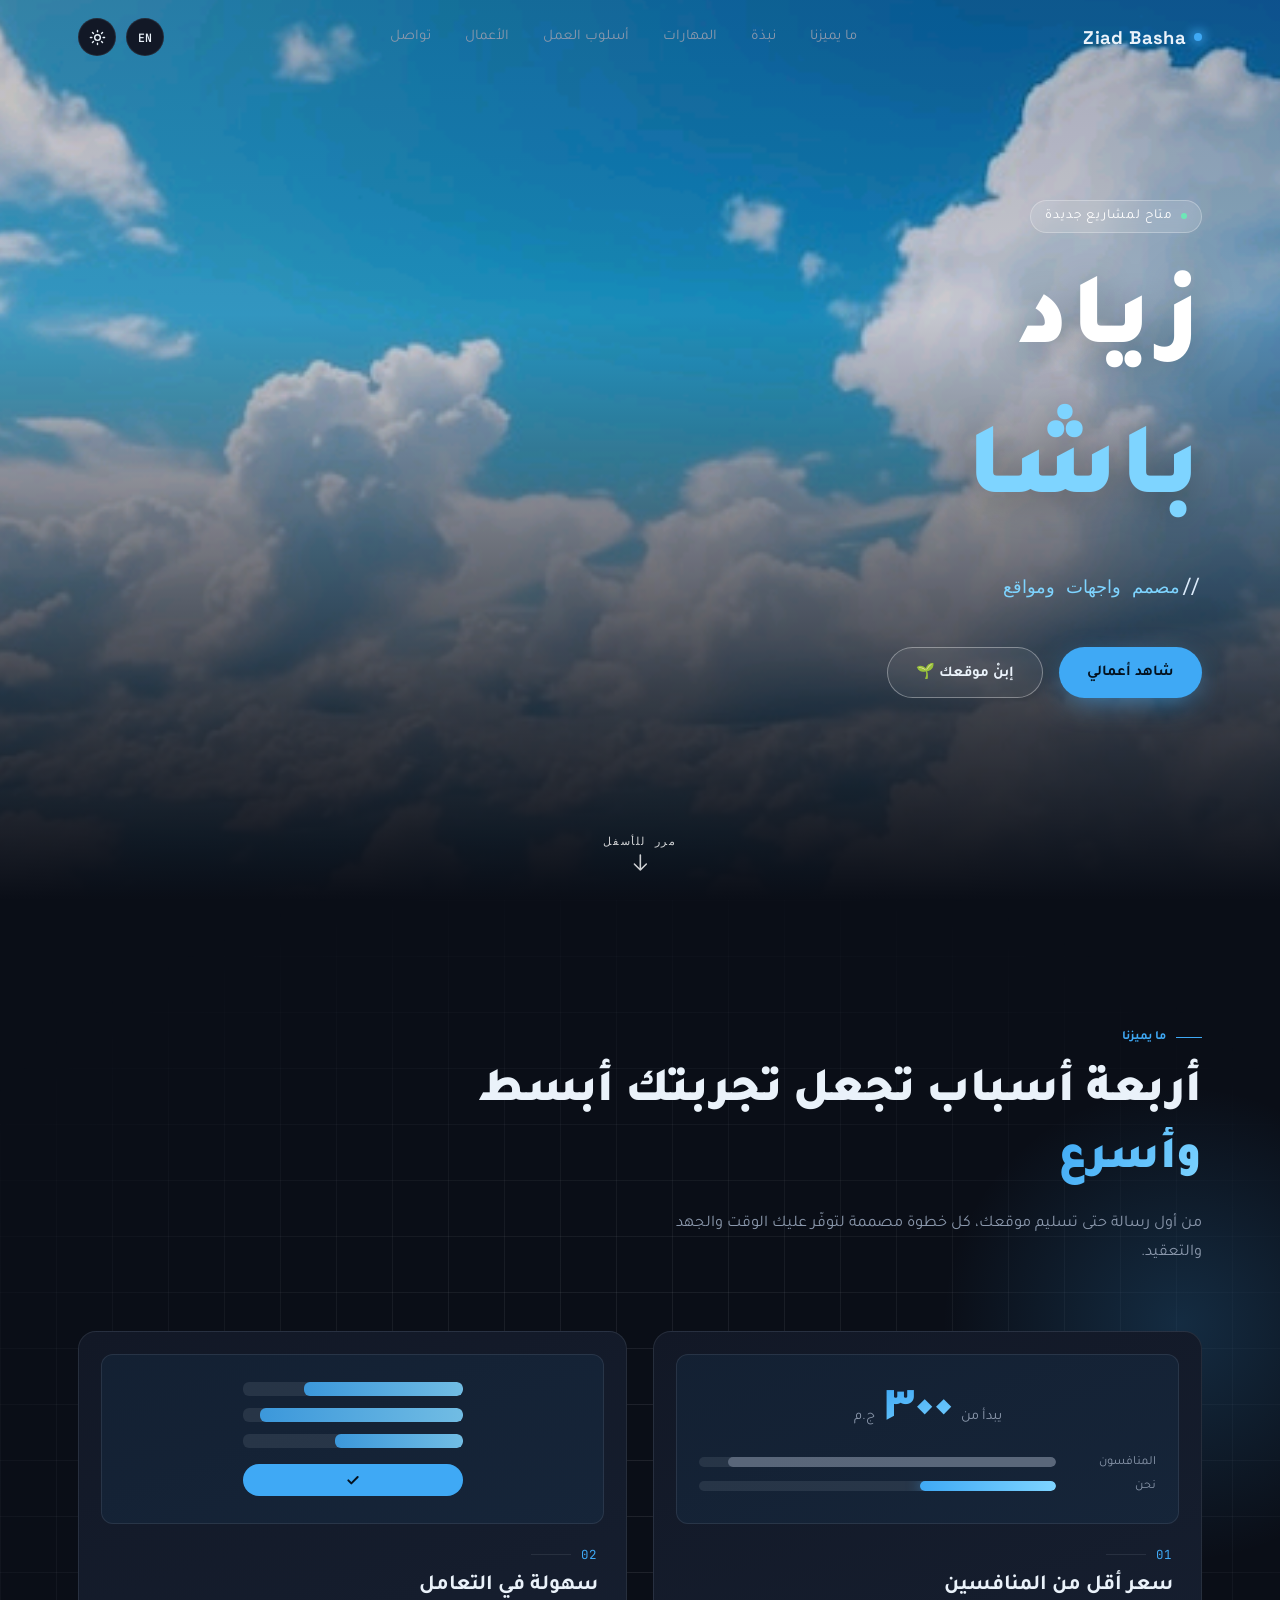
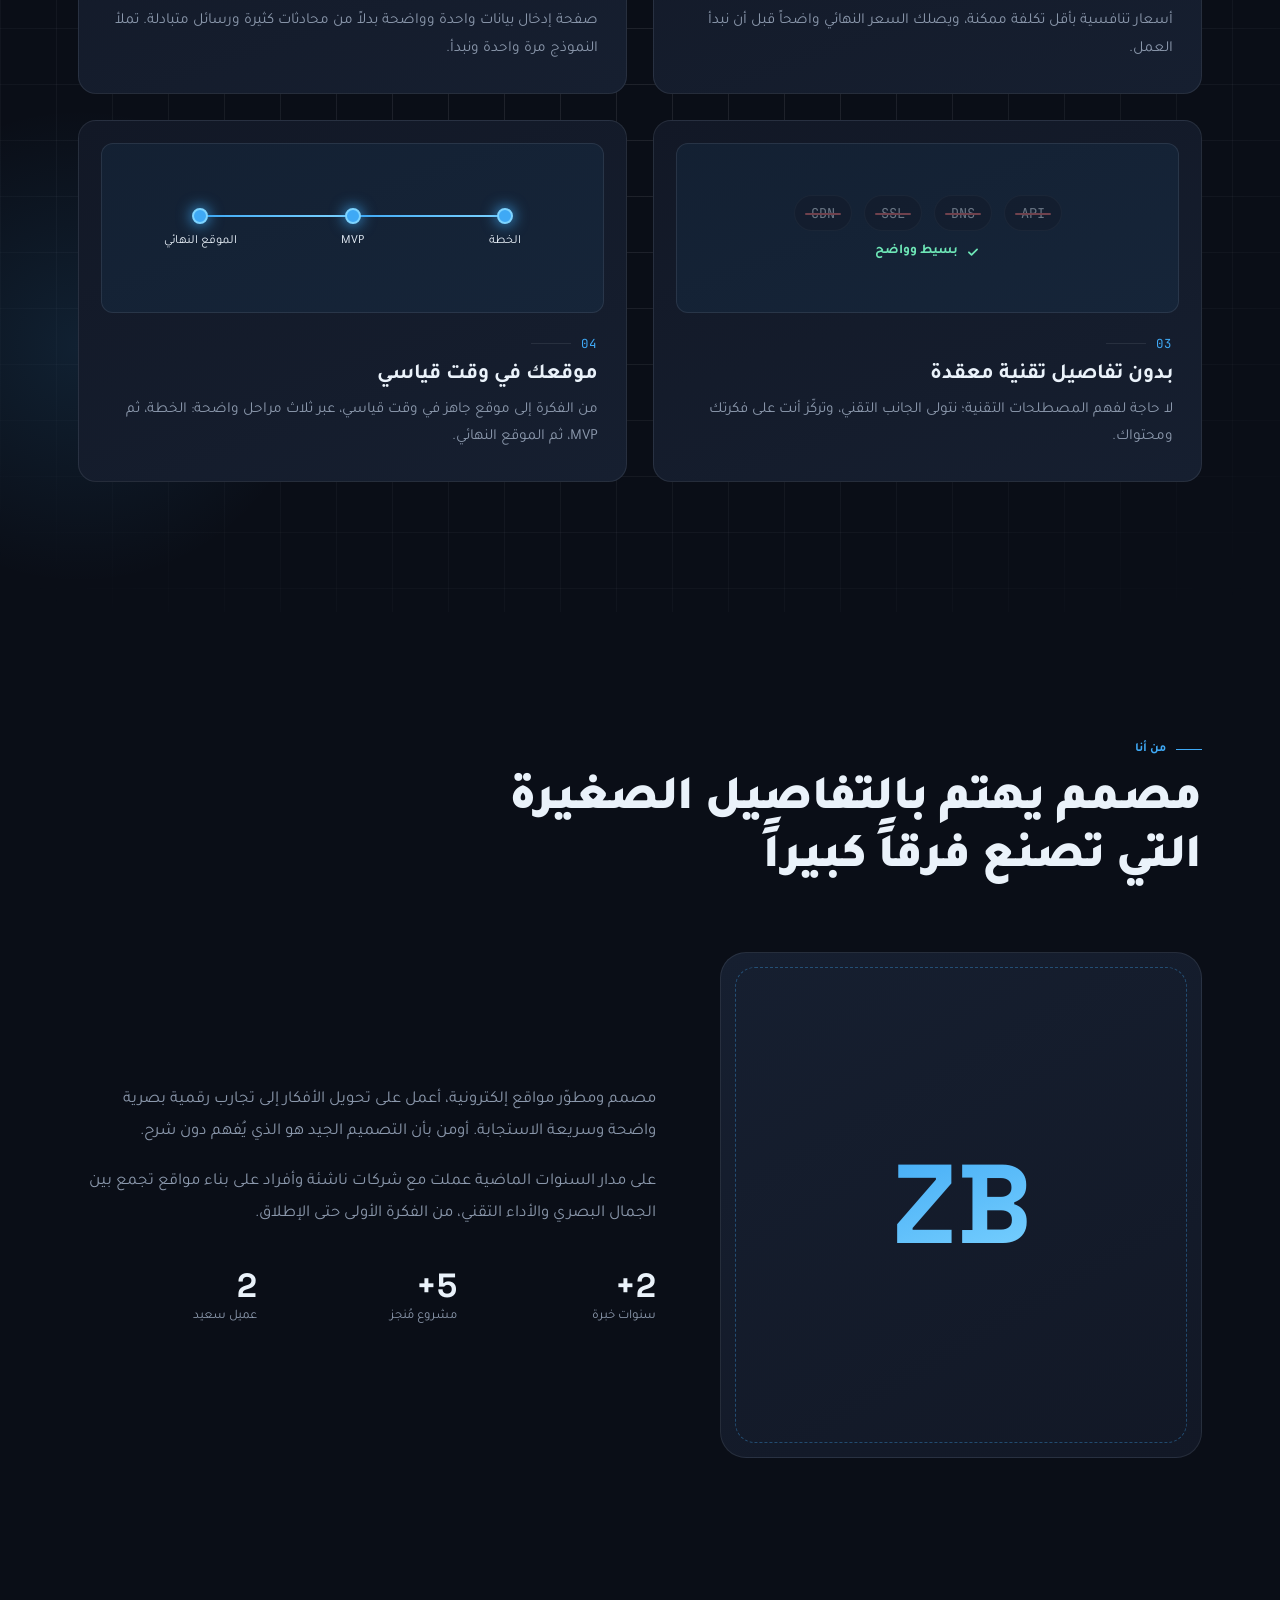
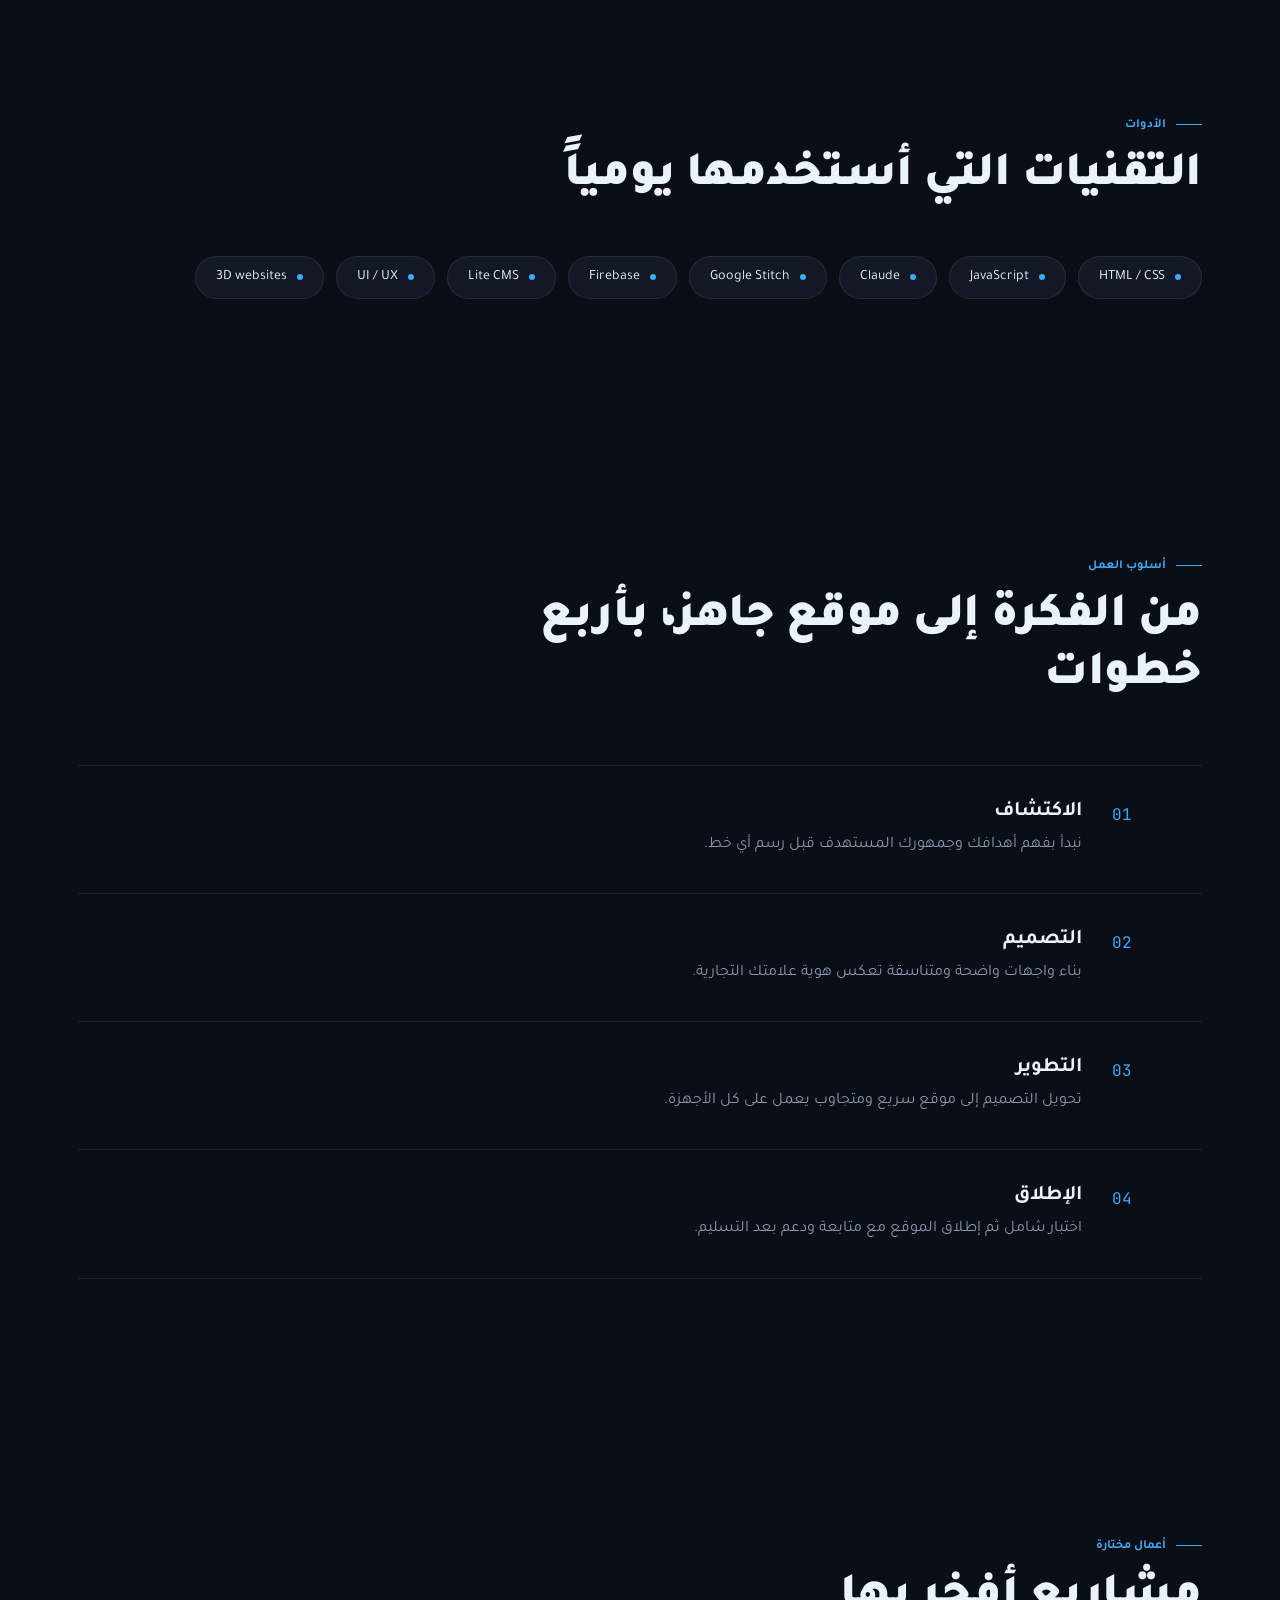
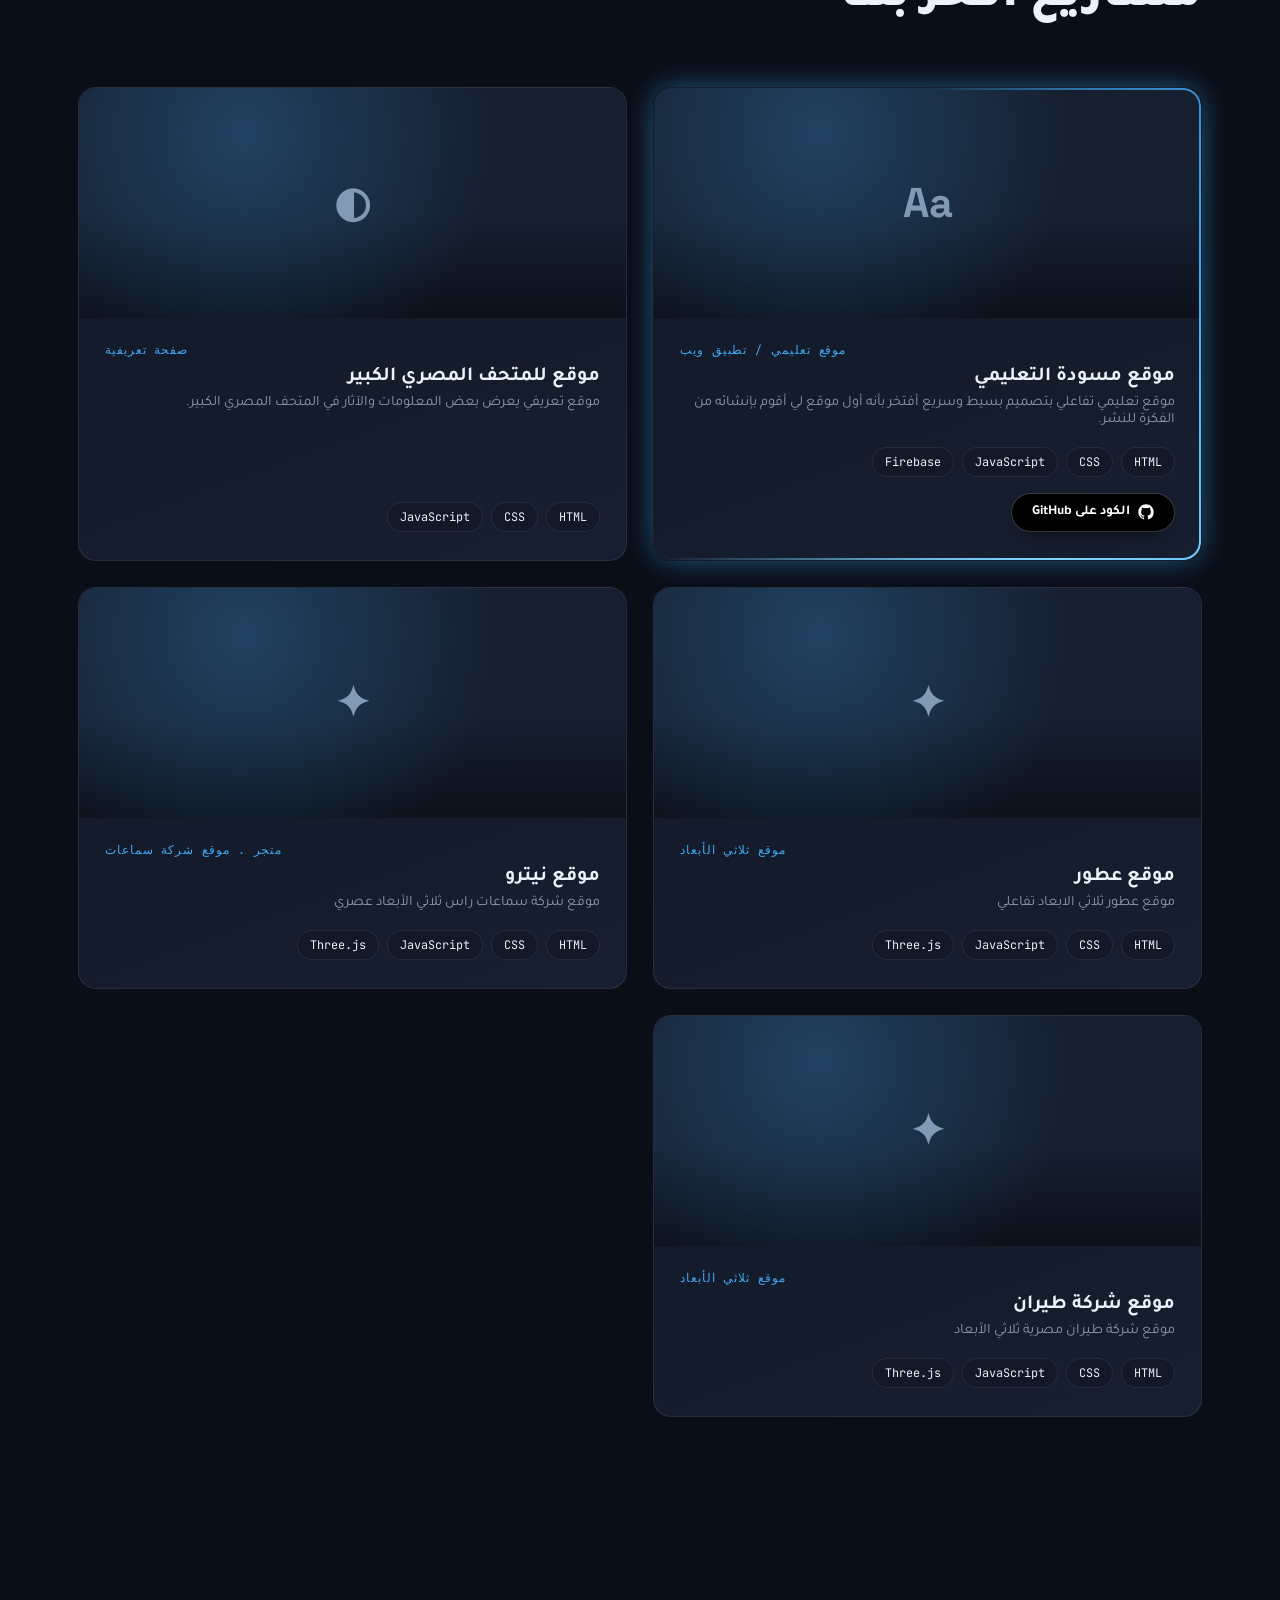
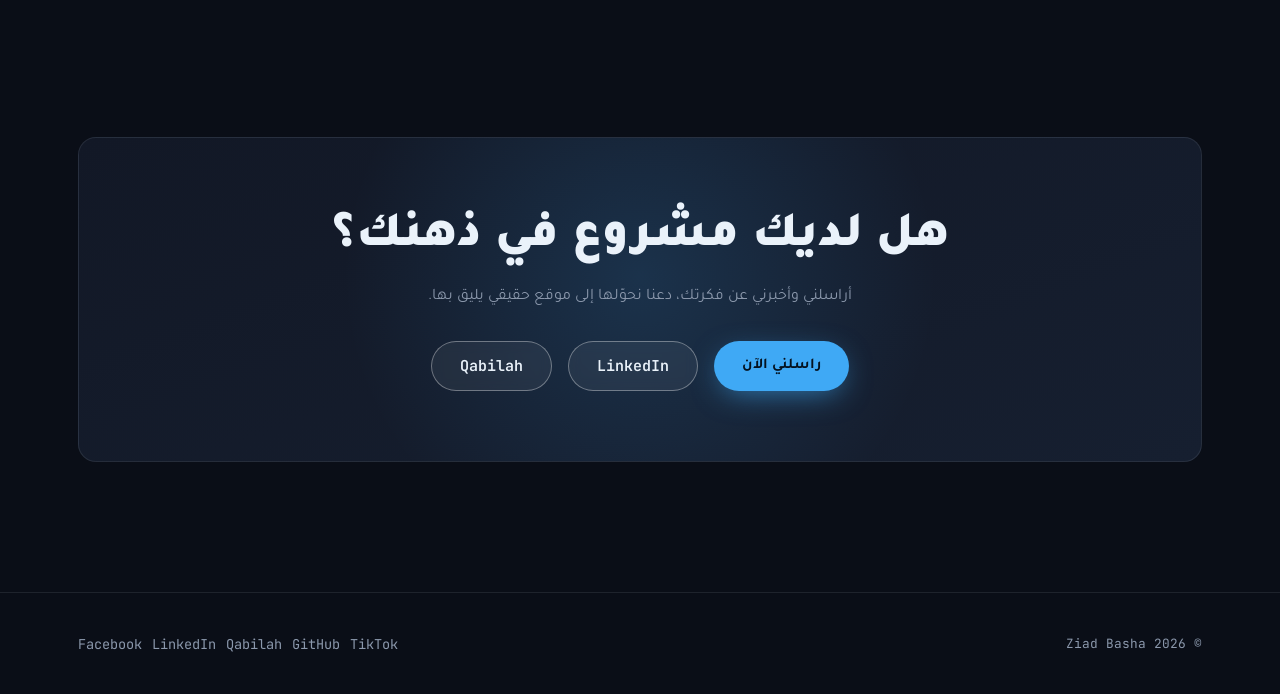
==== commit 18e8d5eb: "Fix some issues Form , performance" ====
--- a/index.html
+++ b/index.html
@@ -14,6 +14,9 @@
 <meta charset="UTF-8">
 <meta name="viewport" content="width=device-width, initial-scale=1.0">
 <title>Ziad Basha — Full Stack Web Developer</title>
+
+<!-- Must run before first paint: flags weak devices so heavy effects are skipped -->
+<script src="performance.js"></script>
 <link rel="preconnect" href="https://fonts.googleapis.com">
 <link rel="preconnect" href="https://fonts.gstatic.com" crossorigin>
 <link href="https://fonts.googleapis.com/css2?family=Space+Grotesk:wght@400;500;600;700&family=Inter:wght@400;500;600&family=Tajawal:wght@400;500;700;900&family=JetBrains+Mono:wght@400;500&display=swap" rel="stylesheet">
--- a/style.css
+++ b/style.css
@@ -906,3 +906,81 @@
 @media (prefers-reduced-motion: reduce){
   *{animation-duration:0.001s !important; transition-duration:0.001s !important;}
 }
+
+/* ▼▼▼ PERF-AND-FORM START — overrides: performance (lite mode, paused animations) + form success/error ▼▼▼ */
+/* ---------- 1. Performance ---------- */
+
+/* Infinite animations stop while their section is off-screen (performance.js) */
+.hero.is-offscreen .hero-bg,
+#why-us.is-offscreen .why-blob,
+.work-card--featured.is-offscreen,
+.work-card--featured.is-offscreen::before,
+.work-card--featured.is-offscreen::after,
+.pd-price.is-offscreen{
+  animation-play-state:paused;
+}
+
+/* The blobs are already soft radial gradients: a 70px blur on a 480px layer
+   cost a lot of GPU and added almost nothing visually. */
+.why-blob{filter:none;}
+.why-blob--two{
+  background:radial-gradient(circle, rgba(var(--accent-rgb),.22), transparent 70%);
+}
+
+/* "Lite" mode (weak devices): same look, no continuous animation / blur */
+html[data-perf="lite"] #glow{display:none;}
+html[data-perf="lite"] .hero-bg{animation:none;transform:scale(1.12);}
+html[data-perf="lite"] .why-blob{animation:none;will-change:auto;}
+html[data-perf="lite"] .work-card--featured,
+html[data-perf="lite"] .work-card--featured::before,
+html[data-perf="lite"] .work-card--featured::after{animation:none;}
+html[data-perf="lite"] .work-card--featured::after{filter:none;}
+html[data-perf="lite"] .work-card--featured{box-shadow:0 0 30px -4px rgba(var(--accent-rgb),.6);}
+html[data-perf="lite"] .pd-price{
+  animation:none;
+  box-shadow:0 0 30px 4px rgba(var(--accent-rgb),.4);
+}
+html[data-perf="lite"] header.scrolled{
+  -webkit-backdrop-filter:none;backdrop-filter:none;
+  background:rgba(10,14,23,.96);
+}
+html[data-perf="lite"][data-theme="light"] header.scrolled{background:rgba(243,247,251,.97);}
+
+/* The global reduced-motion rule shrinks durations to 0.001s, which turns the
+   infinite Ken Burns into a flicker. Stop it outright instead. */
+@media (prefers-reduced-motion: reduce){
+  .hero-bg{animation:none;transform:scale(1.12);}
+  #glow{display:none;}
+}
+
+/* ---------- 2. Form feedback (success / error) ---------- */
+
+.pd-form-error{
+  margin:0 0 14px;padding:12px 16px;border-radius:12px;
+  color:#F87171;font-size:.88rem;line-height:1.7;
+  background:rgba(248,113,113,.08);border:1px solid rgba(248,113,113,.4);
+}
+
+.pd-success{
+  max-width:760px;margin:-70px auto 0;position:relative;z-index:3;
+  padding:64px 46px;text-align:center;
+}
+.pd-success[hidden]{display:none;}
+.pd-success-icon{
+  width:76px;height:76px;margin:0 auto 24px;border-radius:50%;
+  display:flex;align-items:center;justify-content:center;
+  color:#04121f;background:linear-gradient(160deg,var(--accent),var(--accent-2));
+  box-shadow:0 0 40px -4px rgba(var(--accent-rgb),.7);
+}
+.pd-success-icon svg{width:36px;height:36px;}
+.pd-success h2{
+  font-family:var(--font-display);font-weight:800;
+  font-size:clamp(1.5rem,3.6vw,2.2rem);margin-bottom:14px;
+}
+html[lang="ar"] .pd-success h2{font-family:var(--font-ar);font-weight:900;}
+.pd-success p{color:var(--text-dim);max-width:460px;margin:0 auto 30px;line-height:1.8;}
+
+@media (max-width:640px){
+  .pd-success{padding:44px 22px;margin-top:-40px;}
+}
+/* ▲▲▲ PERF-AND-FORM END ▲▲▲ */
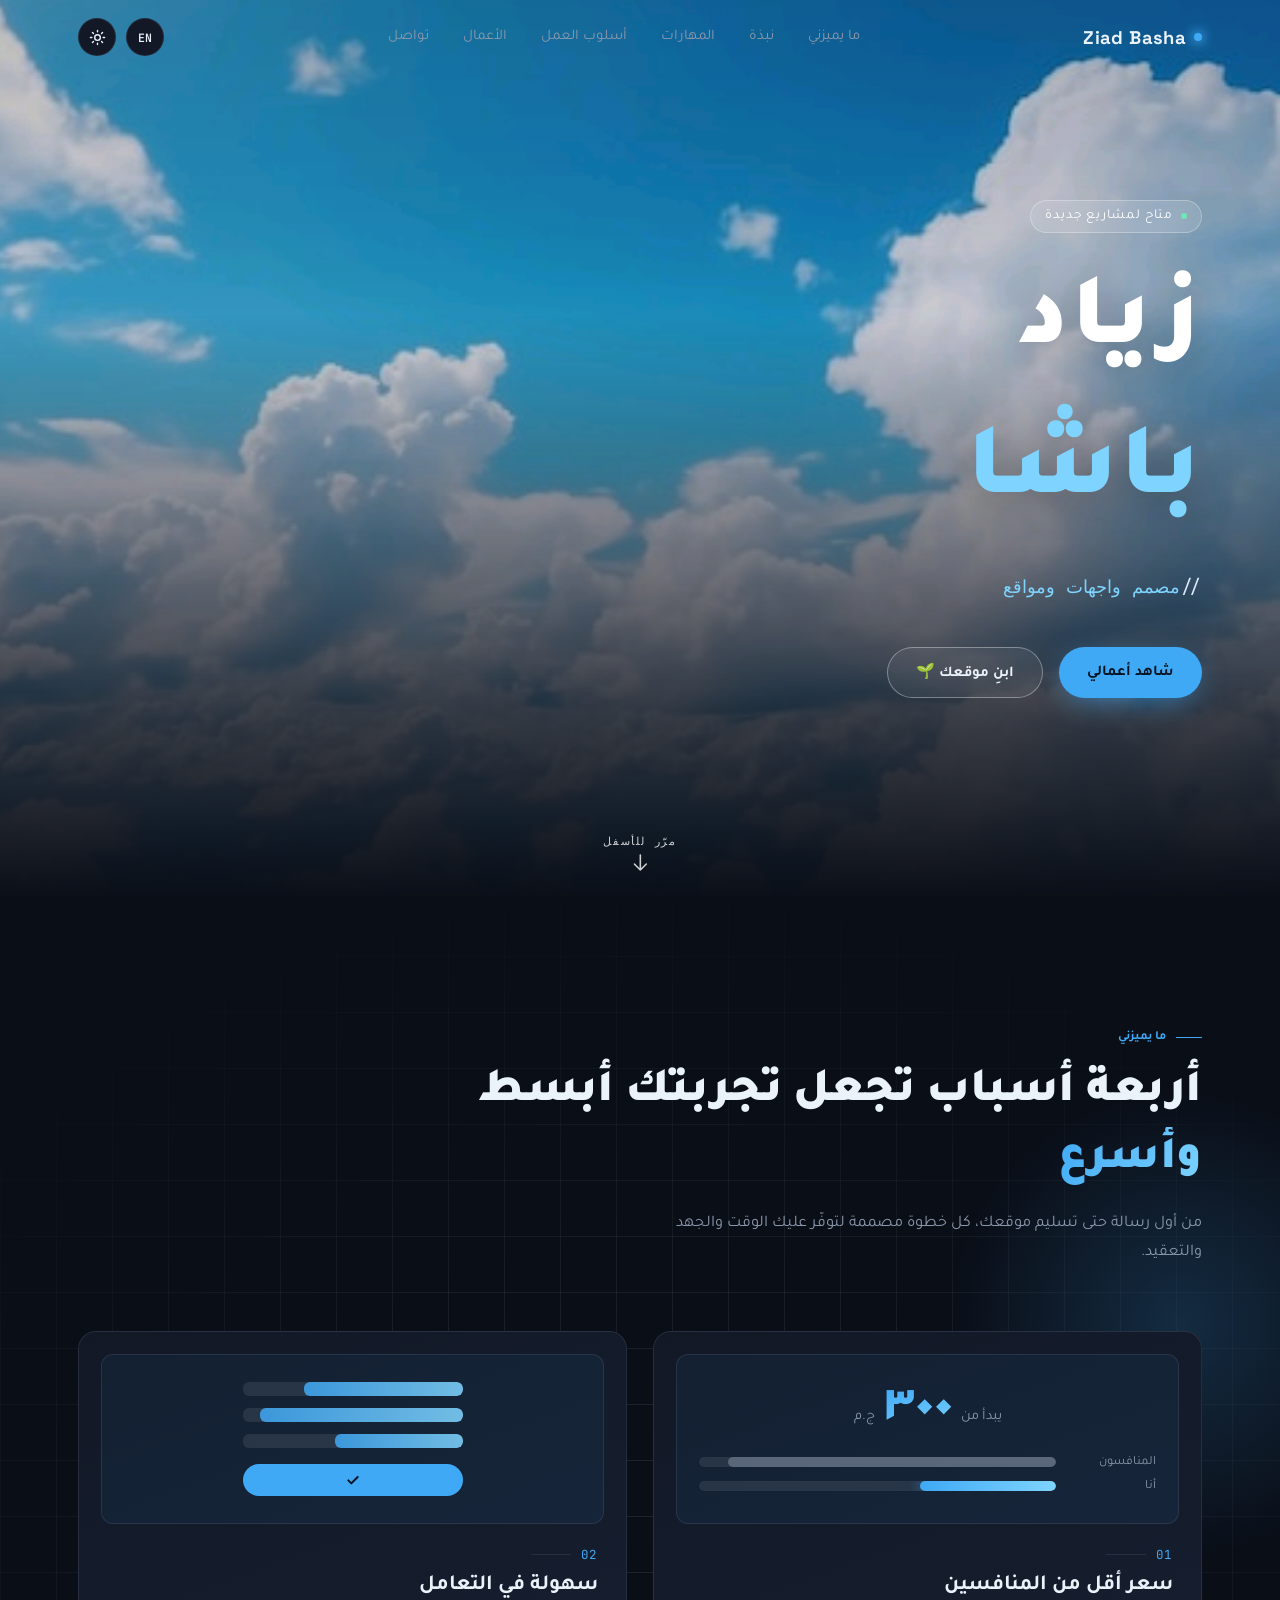
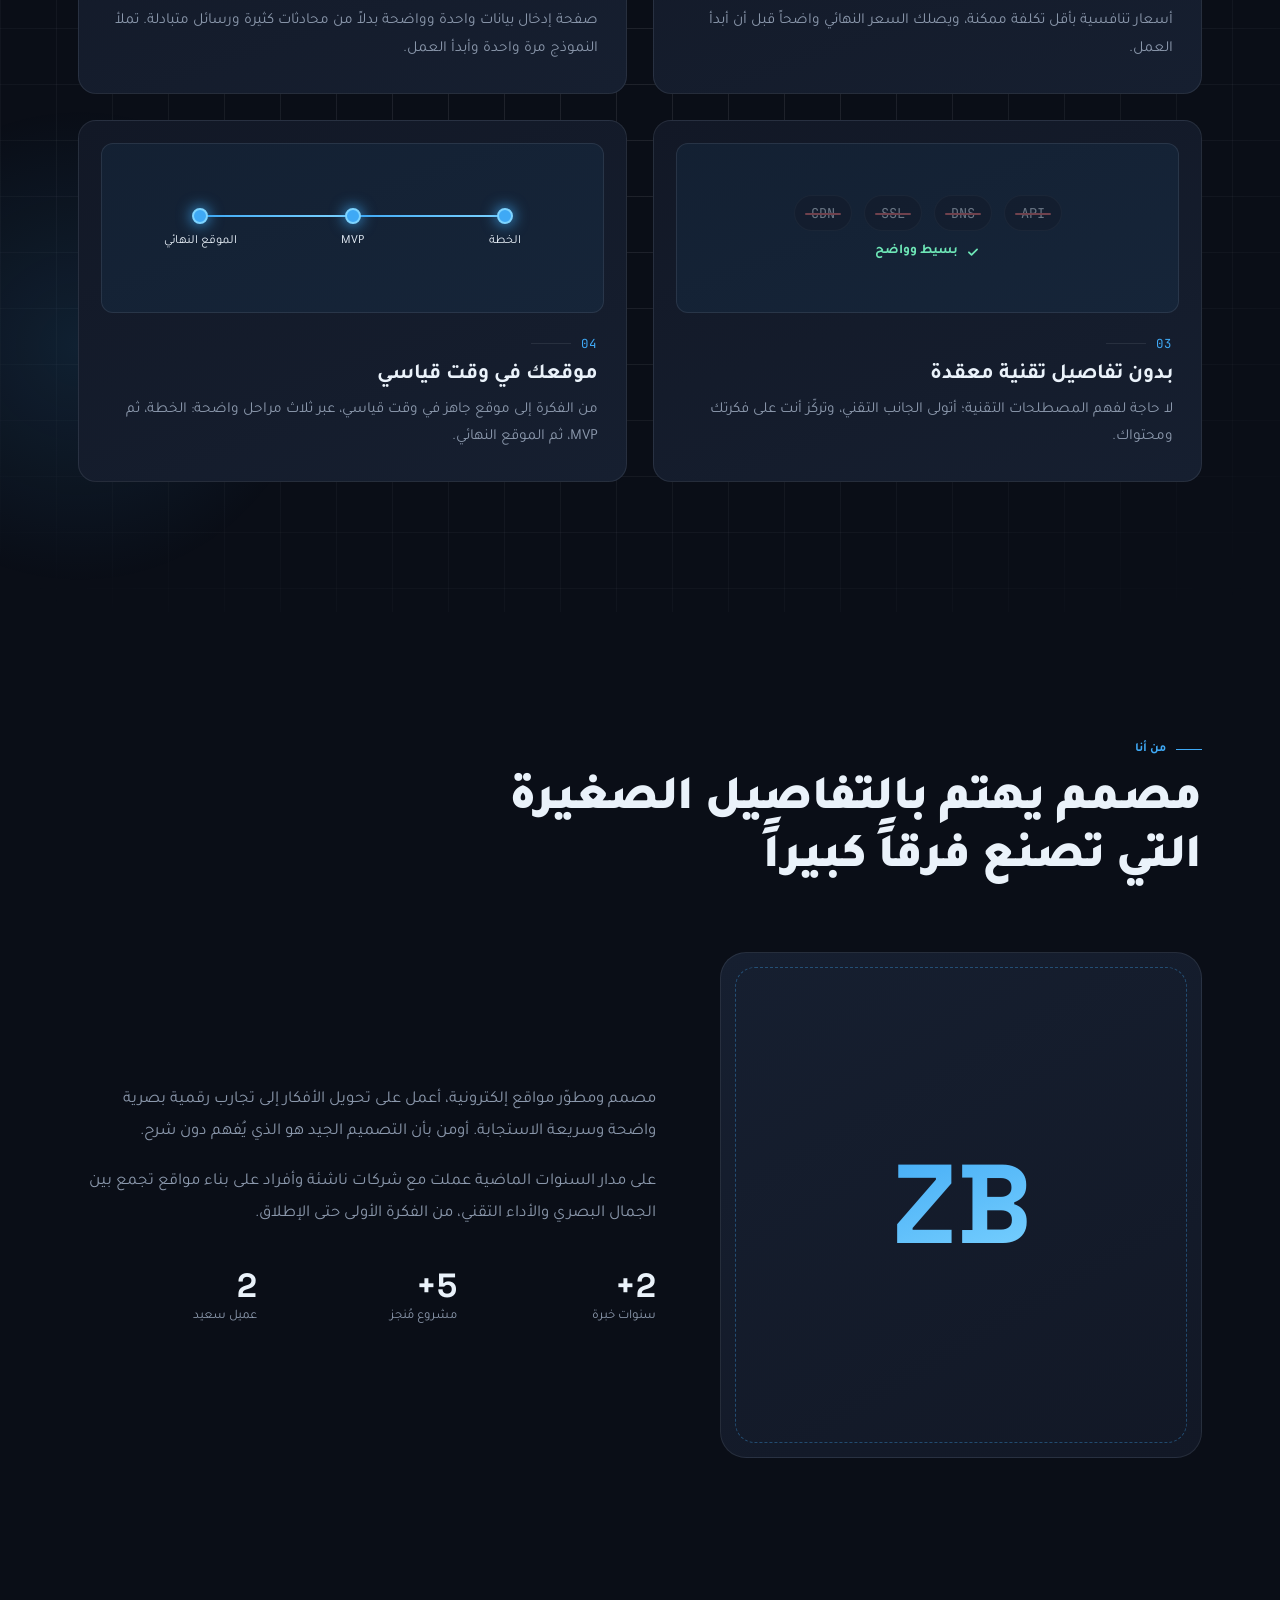
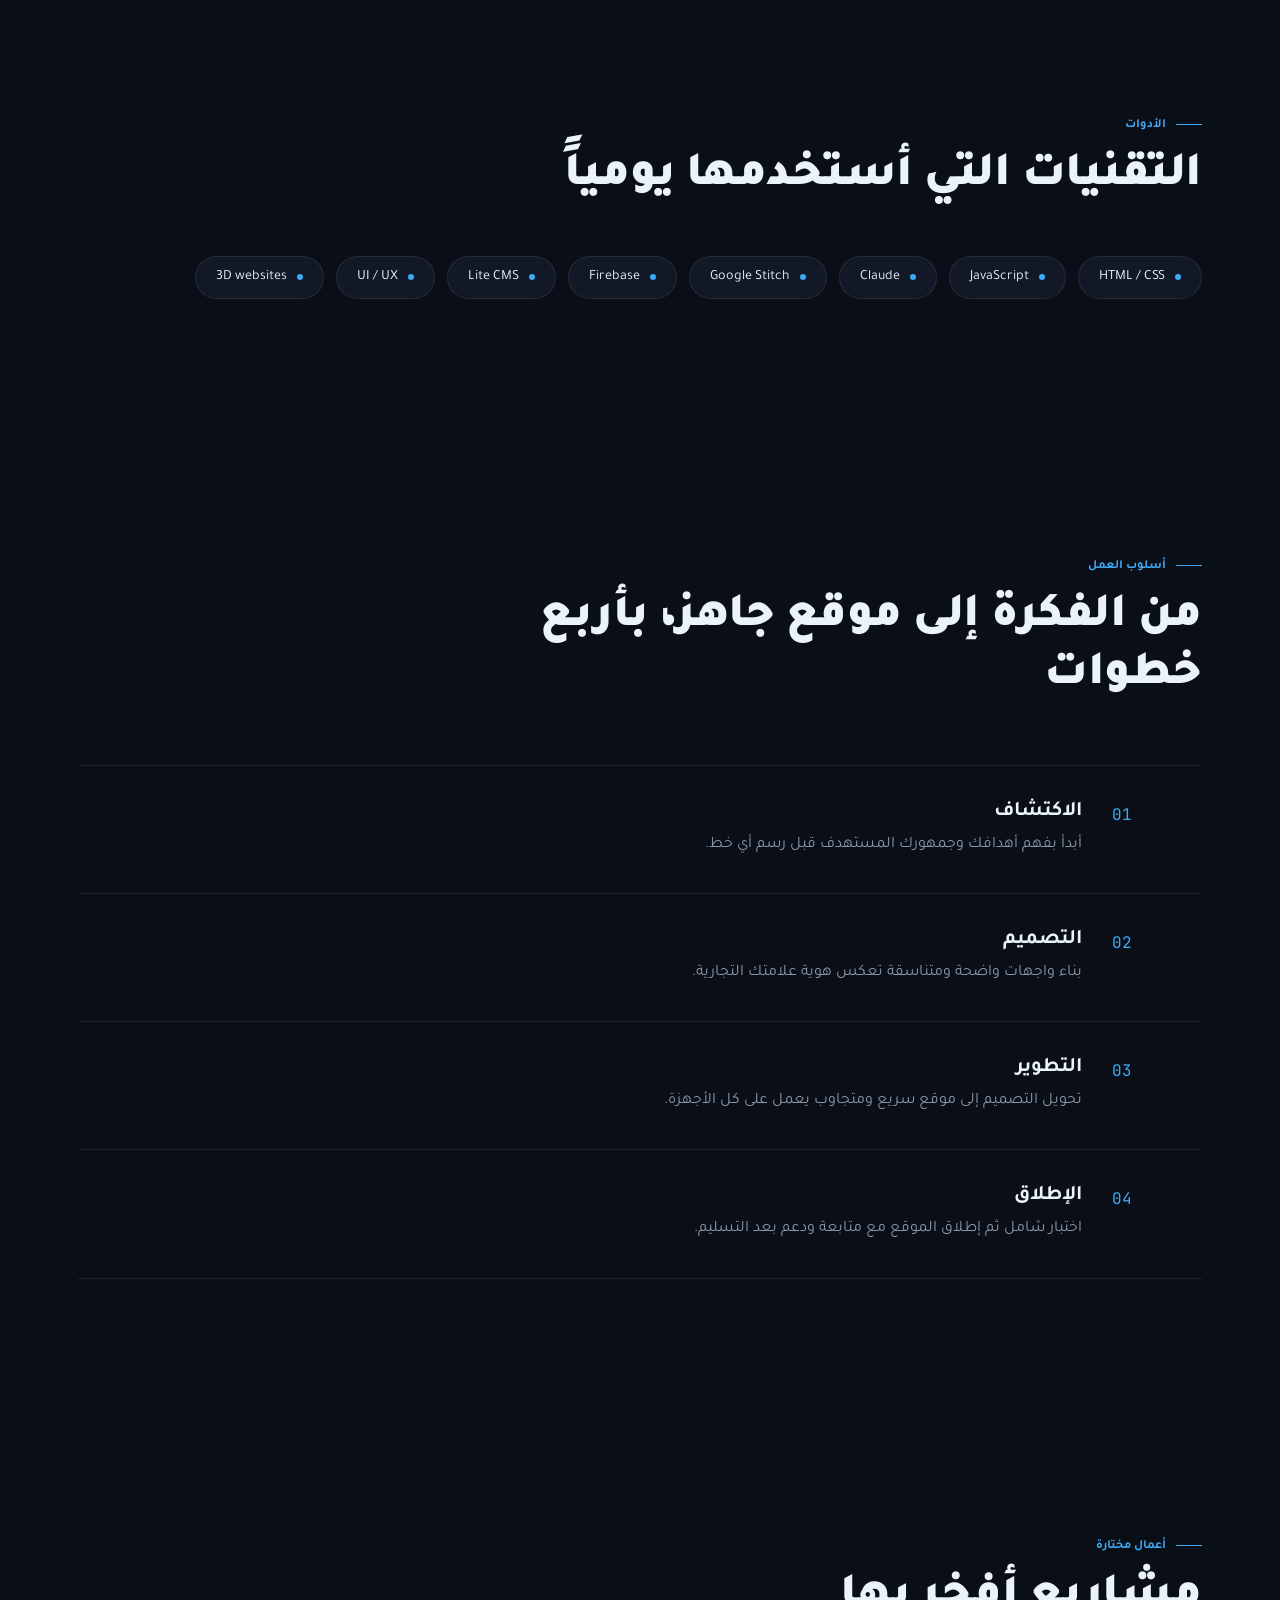
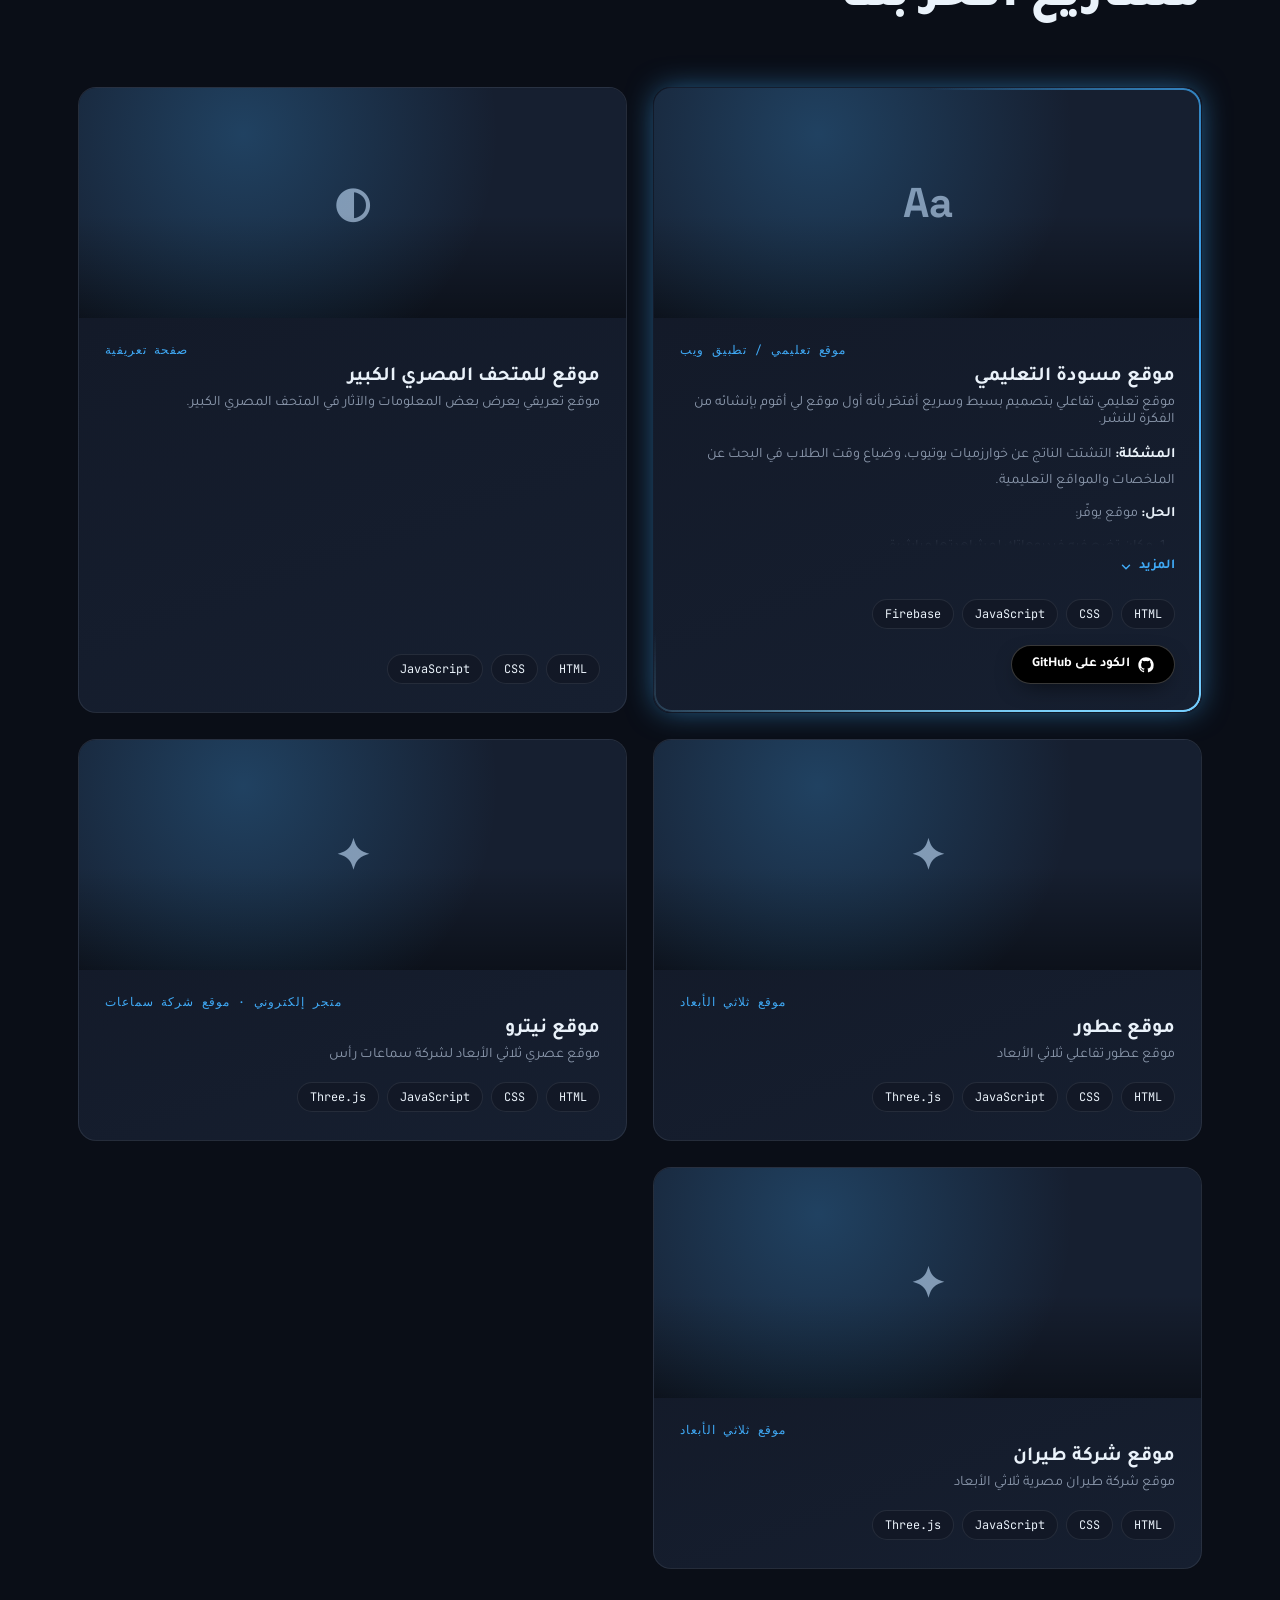
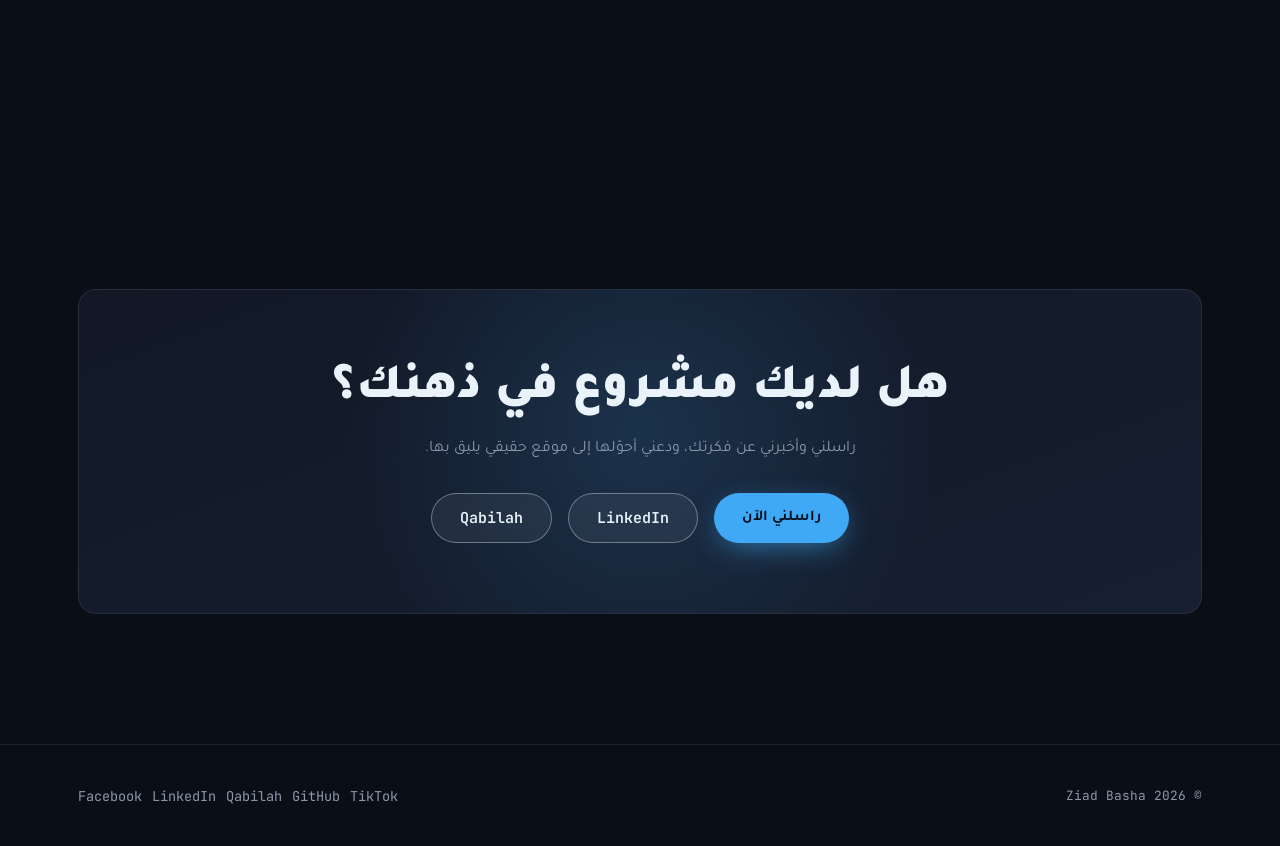
==== commit 4d71c9c2: "Add more & clear content" ====
--- a/index.html
+++ b/index.html
@@ -36,7 +36,7 @@
       <a href="#top" class="logo"><span class="dot"></span>Ziad Basha</a>
       <ul class="nav-links">
         <!-- ▼▼▼ WHY-US START (1/3) رابط القائمة | nav link: احذف هذا الجزء لإزالة الرابط ▼▼▼ -->
-        <li><a href="#why-us" data-i18n="nav_why">ما يميزنا</a></li>
+        <li><a href="#why-us" data-i18n="nav_why">ما يميزني</a></li>
         <!-- ▲▲▲ WHY-US END (1/3) رابط القائمة | nav link ▲▲▲ -->
         <li><a href="#about" data-i18n="nav_about">نبذة</a></li>
         <li><a href="#skills" data-i18n="nav_skills">المهارات</a></li>
@@ -67,10 +67,10 @@
     <div class="hero-cta">
       <a href="#work" class="btn btn-primary" data-i18n="hero_cta1">شاهد أعمالي</a>
       <a href="project-data.html" 
-      class="btn btn-ghost" data-i18n="hero_cta2">إبنْ موقعك 🌱</a>
+      class="btn btn-ghost" data-i18n="hero_cta2">ابنِ موقعك 🌱</a>
     </div>
   </div>
-  <div class="scroll-cue"><span data-i18n="scroll">مرر للأسفل</span>
+  <div class="scroll-cue"><span data-i18n="scroll">مرّر للأسفل</span>
     <svg width="14" height="18" viewBox="0 0 14 18" fill="none"><path d="M7 1v15M1 10l6 6 6-6" stroke="currentColor" stroke-width="1.6" stroke-linecap="round" stroke-linejoin="round"/></svg>
   </div>
 </section>
@@ -85,7 +85,7 @@
     </div>
 
     <div class="wrap">
-      <div class="section-tag" data-i18n="why_tag">ما يميزنا</div>
+      <div class="section-tag" data-i18n="why_tag">ما يميزني</div>
       <h2 class="section-title why-title" data-i18n="why_title">أربعة أسباب تجعل تجربتك أبسط وأسرع</h2>
       <p class="section-sub reveal" data-i18n="why_sub">من أول رسالة حتى تسليم موقعك، كل خطوة مصممة لتوفّر عليك الوقت والجهد والتعقيد.</p>
 
@@ -105,7 +105,7 @@
                 <div class="why-bar"><i style="--fill:92%"></i></div>
               </div>
               <div class="why-bar-row">
-                <span data-i18n="why_bar_us">نحن</span>
+                <span data-i18n="why_bar_us">أنا</span>
                 <div class="why-bar why-bar--us"><i style="--fill:38%"></i></div>
               </div>
             </div>
@@ -113,7 +113,7 @@
           <div class="why-body">
             <span class="why-index">01</span>
             <h3 data-i18n="why1_t">سعر أقل من المنافسين</h3>
-            <p data-i18n="why1_d">أسعار تنافسية بأقل تكلفة ممكنة، ويصلك السعر النهائي واضحاً قبل أن نبدأ العمل.</p>
+            <p data-i18n="why1_d">أسعار تنافسية بأقل تكلفة ممكنة، ويصلك السعر النهائي واضحاً قبل أن أبدأ العمل.</p>
           </div>
         </article>
 
@@ -132,7 +132,7 @@
           <div class="why-body">
             <span class="why-index">02</span>
             <h3 data-i18n="why2_t">سهولة في التعامل</h3>
-            <p data-i18n="why2_d">صفحة إدخال بيانات واحدة وواضحة بدلاً من محادثات كثيرة ورسائل متبادلة. تملأ النموذج مرة واحدة ونبدأ.</p>
+            <p data-i18n="why2_d">صفحة إدخال بيانات واحدة وواضحة بدلاً من محادثات كثيرة ورسائل متبادلة. تملأ النموذج مرة واحدة وأبدأ العمل.</p>
           </div>
         </article>
 
@@ -151,7 +151,7 @@
           <div class="why-body">
             <span class="why-index">03</span>
             <h3 data-i18n="why3_t">بدون تفاصيل تقنية معقدة</h3>
-            <p data-i18n="why3_d">لا حاجة لفهم المصطلحات التقنية؛ نتولى الجانب التقني، وتركّز أنت على فكرتك ومحتواك.</p>
+            <p data-i18n="why3_d">لا حاجة لفهم المصطلحات التقنية؛ أتولى الجانب التقني، وتركّز أنت على فكرتك ومحتواك.</p>
           </div>
         </article>
 
@@ -223,7 +223,7 @@
       <div class="process-list">
         <div class="process-item reveal">
           <div class="process-num mono">01</div>
-          <div><h3 data-i18n="p1_t">الاكتشاف</h3><p data-i18n="p1_d">نبدأ بفهم أهدافك وجمهورك المستهدف قبل رسم أي خط.</p></div>
+          <div><h3 data-i18n="p1_t">الاكتشاف</h3><p data-i18n="p1_d">أبدأ بفهم أهدافك وجمهورك المستهدف قبل رسم أي خط.</p></div>
         </div>
         <div class="process-item reveal">
           <div class="process-num mono">02</div>
@@ -259,6 +259,21 @@
               <a class="work-link" href="https://moswada-edu.vercel.app/" target="_blank" rel="noopener noreferrer" data-i18n="w1_t">موقع مسودة التعليمي</a>
             </h3>
             <p data-i18n="w1_d">موقع تعليمي تفاعلي بتصميم بسيط وسريع.</p>
+            <!-- ▼▼▼ WORK-DETAILS START — problem / solution, collapsed behind a "more" button (app.js) ▼▼▼ -->
+            <div class="work-details" id="w1Details">
+              <p><strong data-i18n="w1_problem_l">المشكلة:</strong> <span data-i18n="w1_problem">التشتت الناتج عن خوارزميات يوتيوب، وضياع وقت الطلاب في البحث عن الملخصات والمواقع التعليمية.</span></p>
+              <p><strong data-i18n="w1_solution_l">الحل:</strong> <span data-i18n="w1_solution_intro">موقع يوفّر:</span></p>
+              <ol>
+                <li data-i18n="w1_sol1">مكان تضع فيه فيديوهاتك لمشاهدتها مباشرة.</li>
+                <li data-i18n="w1_sol2">مكتبة منظمة ومجانية من الملخصات والمواقع التعليمية.</li>
+              </ol>
+            </div>
+            <button type="button" class="work-more" aria-controls="w1Details" aria-expanded="false" hidden>
+              <span class="work-more__label work-more__label--more" data-i18n="more_btn">المزيد</span>
+              <span class="work-more__label work-more__label--less" data-i18n="less_btn">أقل</span>
+              <svg class="work-more__chevron" viewBox="0 0 24 24" width="14" height="14" fill="none" stroke="currentColor" stroke-width="2.5" stroke-linecap="round" stroke-linejoin="round" aria-hidden="true"><path d="M6 9l6 6 6-6"/></svg>
+            </button>
+            <!-- ▲▲▲ WORK-DETAILS END ▲▲▲ -->
             <ul class="work-tools" aria-label="Tools">
               <li class="tool-tag">HTML</li>
               <li class="tool-tag">CSS</li>
@@ -305,7 +320,7 @@
             <h3>
               <a class="work-link" href="https://rose-parfum-3d-zb.vercel.app/" target="_blank" rel="noopener noreferrer" data-i18n="w3_t">موقع عطور</a>
             </h3>
-            <p data-i18n="w3_d">موقع عطور ثلاثي الابعاد تفاعلي</p>
+            <p data-i18n="w3_d">موقع عطور تفاعلي ثلاثي الأبعاد</p>
             <ul class="work-tools" aria-label="Tools">
               <li class="tool-tag">HTML</li>
               <li class="tool-tag">CSS</li>
@@ -322,11 +337,11 @@
             <img class="work-thumb-img" src="https://s.wordpress.com/mshots/v1/https%3A%2F%2Fnitro-headphone.vercel.app%2F?w=900" alt="معاينة موقع سماعات" loading="lazy" onerror="this.remove()">
           </div>
           <div class="work-body">
-            <div class="cat mono" data-i18n="w4_cat">متجر . موقع شركة سماعات</div>
+            <div class="cat mono" data-i18n="w4_cat">متجر إلكتروني · موقع شركة سماعات</div>
             <h3>
               <a class="work-link" href="https://nitro-headphone.vercel.app/" target="_blank" rel="noopener noreferrer" data-i18n="w4_t">موقع نيترو</a>
             </h3>
-            <p data-i18n="w4_d">موقع شركة سماعات راس ثلاثي الأبعاد عصري</p>
+            <p data-i18n="w4_d">موقع عصري ثلاثي الأبعاد لشركة سماعات رأس</p>
             <ul class="work-tools" aria-label="Tools">
               <li class="tool-tag">HTML</li>
               <li class="tool-tag">CSS</li>
@@ -365,7 +380,7 @@
     <div class="wrap">
       <div class="contact-box glass">
         <h2 data-i18n="contact_title">هل لديك مشروع في ذهنك؟</h2>
-        <p data-i18n="contact_sub">أراسلني وأخبرني عن فكرتك، دعنا نحوّلها إلى موقع حقيقي يليق بها.</p>
+        <p data-i18n="contact_sub">راسلني وأخبرني عن فكرتك، ودعني أحوّلها إلى موقع حقيقي يليق بها.</p>
         <div class="contact-links">
           <a href="mailto: ziadbasha.work@gmail.com" class="btn btn-primary" data-i18n="contact_email">راسلني الآن</a>
           <a href="https://www.linkedin.com/in/ziad-basha-b34b5735a?utm_source=share_via&utm_content=profile&utm_medium=member_android" class="btn btn-ghost mono">LinkedIn</a>
--- a/style.css
+++ b/style.css
@@ -110,12 +110,14 @@
   position:absolute;inset:0;
   background-image:url('hero-bg.jpg');
   background-size:cover;background-position:center;
-  transform:scale(1.12);
-  animation:kenburns 22s ease-in-out infinite alternate;
+  transform:scale(1.08);
+  will-change:transform;
+  /* Slow, subtle drift (like moving clouds): ~7% zoom over 40s */
+  animation:kenburns 40s ease-in-out infinite alternate;
 }
 @keyframes kenburns{
-  0%{transform:scale(1.12) translate(0,0);}
-  100%{transform:scale(1.22) translate(-1.5%,-1%);}
+  0%{transform:scale(1.08) translate3d(0,0,0);}
+  100%{transform:scale(1.15) translate3d(-1%,-.6%,0);}
 }
 .hero-overlay{
   position:absolute;inset:0;
@@ -456,6 +458,46 @@
 
 /* ▲▲▲ WORK-CARDS END ▲▲▲ */
 
+/* ▼▼▼ WORK-DETAILS START — problem / solution text with a "more" button (see app.js) ▼▼▼ */
+.work-details{
+  /* Tunable: how many text lines stay visible before the "more" button appears */
+  --work-details-lines:4;
+  --work-details-line-height:1.8;
+  --work-details-collapsed-height:calc(var(--work-details-lines) * var(--work-details-line-height) * 1em);
+  --work-details-fade:2.2em;
+  margin-top:14px;
+  font-size:.9rem;line-height:var(--work-details-line-height);
+  color:var(--text-dim);
+}
+.work-details p{font-size:inherit;margin:0 0 .5em;}
+.work-details strong{color:var(--text);font-weight:600;}
+.work-details ol{margin:0;padding-inline-start:1.5em;list-style:decimal;}
+.work-details li{margin-bottom:.15em;}
+/* Applied by JS only when the text is taller than the limit; no-JS visitors see it in full */
+.work-details--clamp:not(.is-expanded){
+  max-height:var(--work-details-collapsed-height);overflow:hidden;
+  -webkit-mask-image:linear-gradient(#000 calc(100% - var(--work-details-fade)), transparent);
+  mask-image:linear-gradient(#000 calc(100% - var(--work-details-fade)), transparent);
+}
+/* Sits above the stretched card link (z-index 2) and the glow ring (3) */
+.work-more{
+  position:relative;z-index:4;align-self:flex-start;
+  display:inline-flex;align-items:center;gap:6px;
+  margin-top:6px;padding:6px 0;
+  background:none;border:none;color:var(--accent);
+  font-family:var(--font-mono);font-size:.78rem;letter-spacing:.04em;
+  transition:color .3s;
+}
+html[lang="ar"] .work-more{font-family:var(--font-ar);font-size:.85rem;letter-spacing:0;font-weight:700;}
+.work-more[hidden]{display:none;}
+.work-more:hover{color:var(--accent-2);}
+.work-more:focus-visible{outline:2px solid var(--accent);outline-offset:4px;border-radius:4px;}
+.work-more__chevron{flex-shrink:0;transition:transform .3s var(--ease);}
+.work-more[aria-expanded="true"] .work-more__chevron{transform:rotate(180deg);}
+.work-more[aria-expanded="true"] .work-more__label--more,
+.work-more[aria-expanded="false"] .work-more__label--less{display:none;}
+/* ▲▲▲ WORK-DETAILS END ▲▲▲ */
+
 /* ============ CONTACT ============ */
 .contact-box{
   margin-top:60px;padding:70px 50px;text-align:center;position:relative;overflow:hidden;
@@ -929,7 +971,7 @@
 
 /* "Lite" mode (weak devices): same look, no continuous animation / blur */
 html[data-perf="lite"] #glow{display:none;}
-html[data-perf="lite"] .hero-bg{animation:none;transform:scale(1.12);}
+/* (lite mode keeps the hero drift: it is one composited transform, nearly free) */
 html[data-perf="lite"] .why-blob{animation:none;will-change:auto;}
 html[data-perf="lite"] .work-card--featured,
 html[data-perf="lite"] .work-card--featured::before,
@@ -949,7 +991,7 @@
 /* The global reduced-motion rule shrinks durations to 0.001s, which turns the
    infinite Ken Burns into a flicker. Stop it outright instead. */
 @media (prefers-reduced-motion: reduce){
-  .hero-bg{animation:none;transform:scale(1.12);}
+  .hero-bg{animation:none;transform:scale(1.08);}
   #glow{display:none;}
 }
 
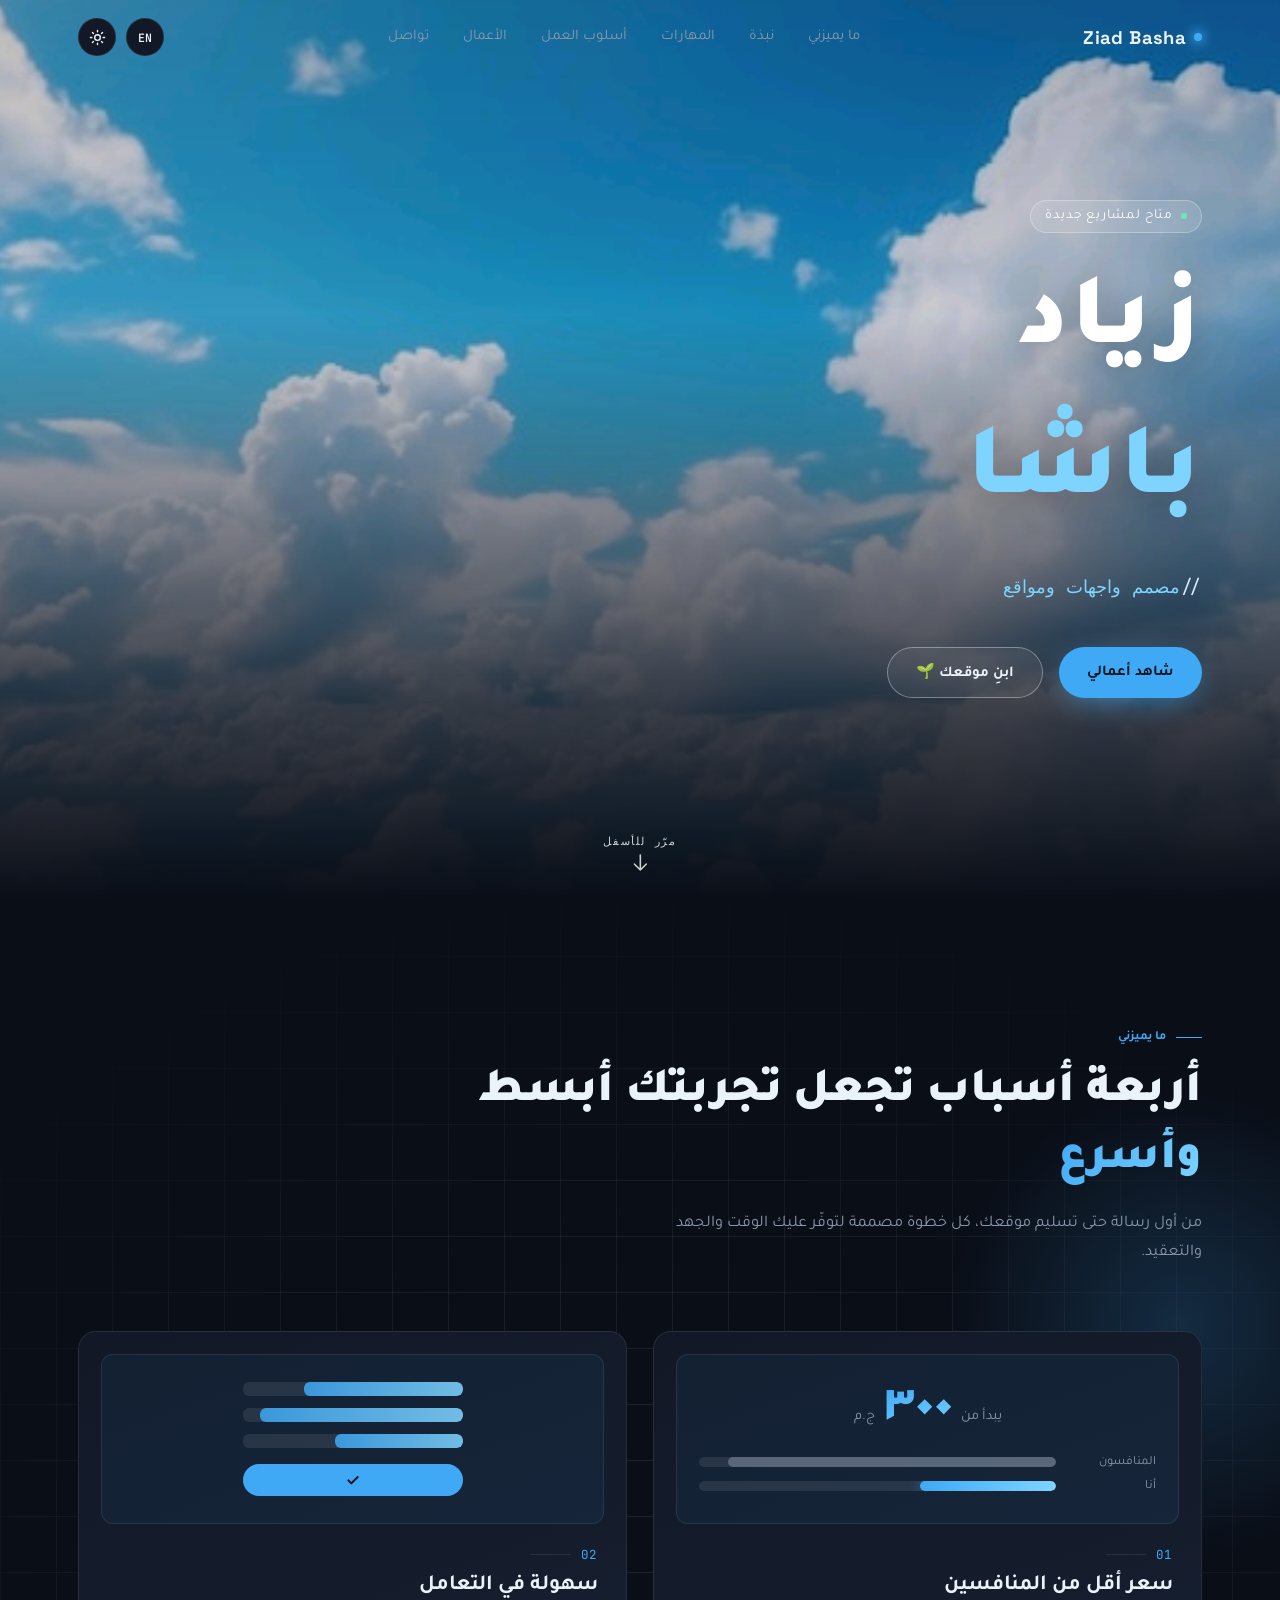
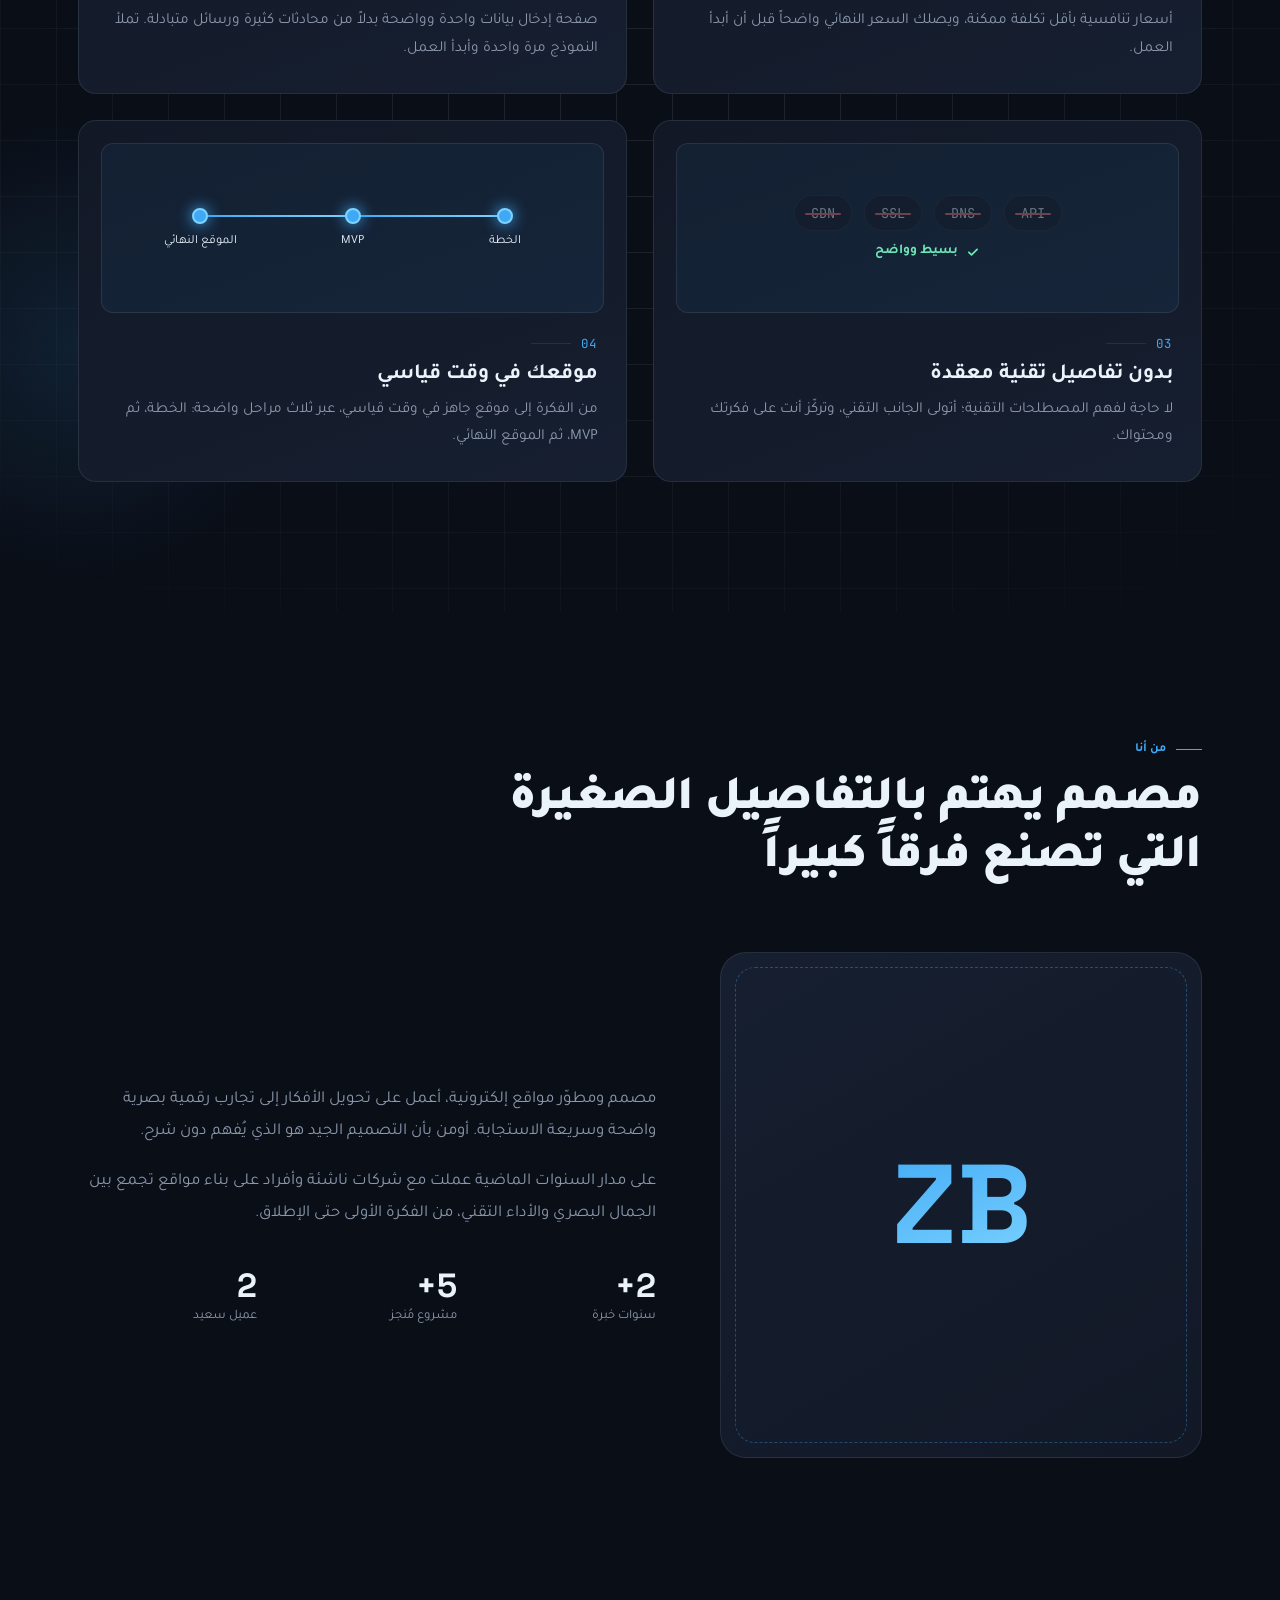
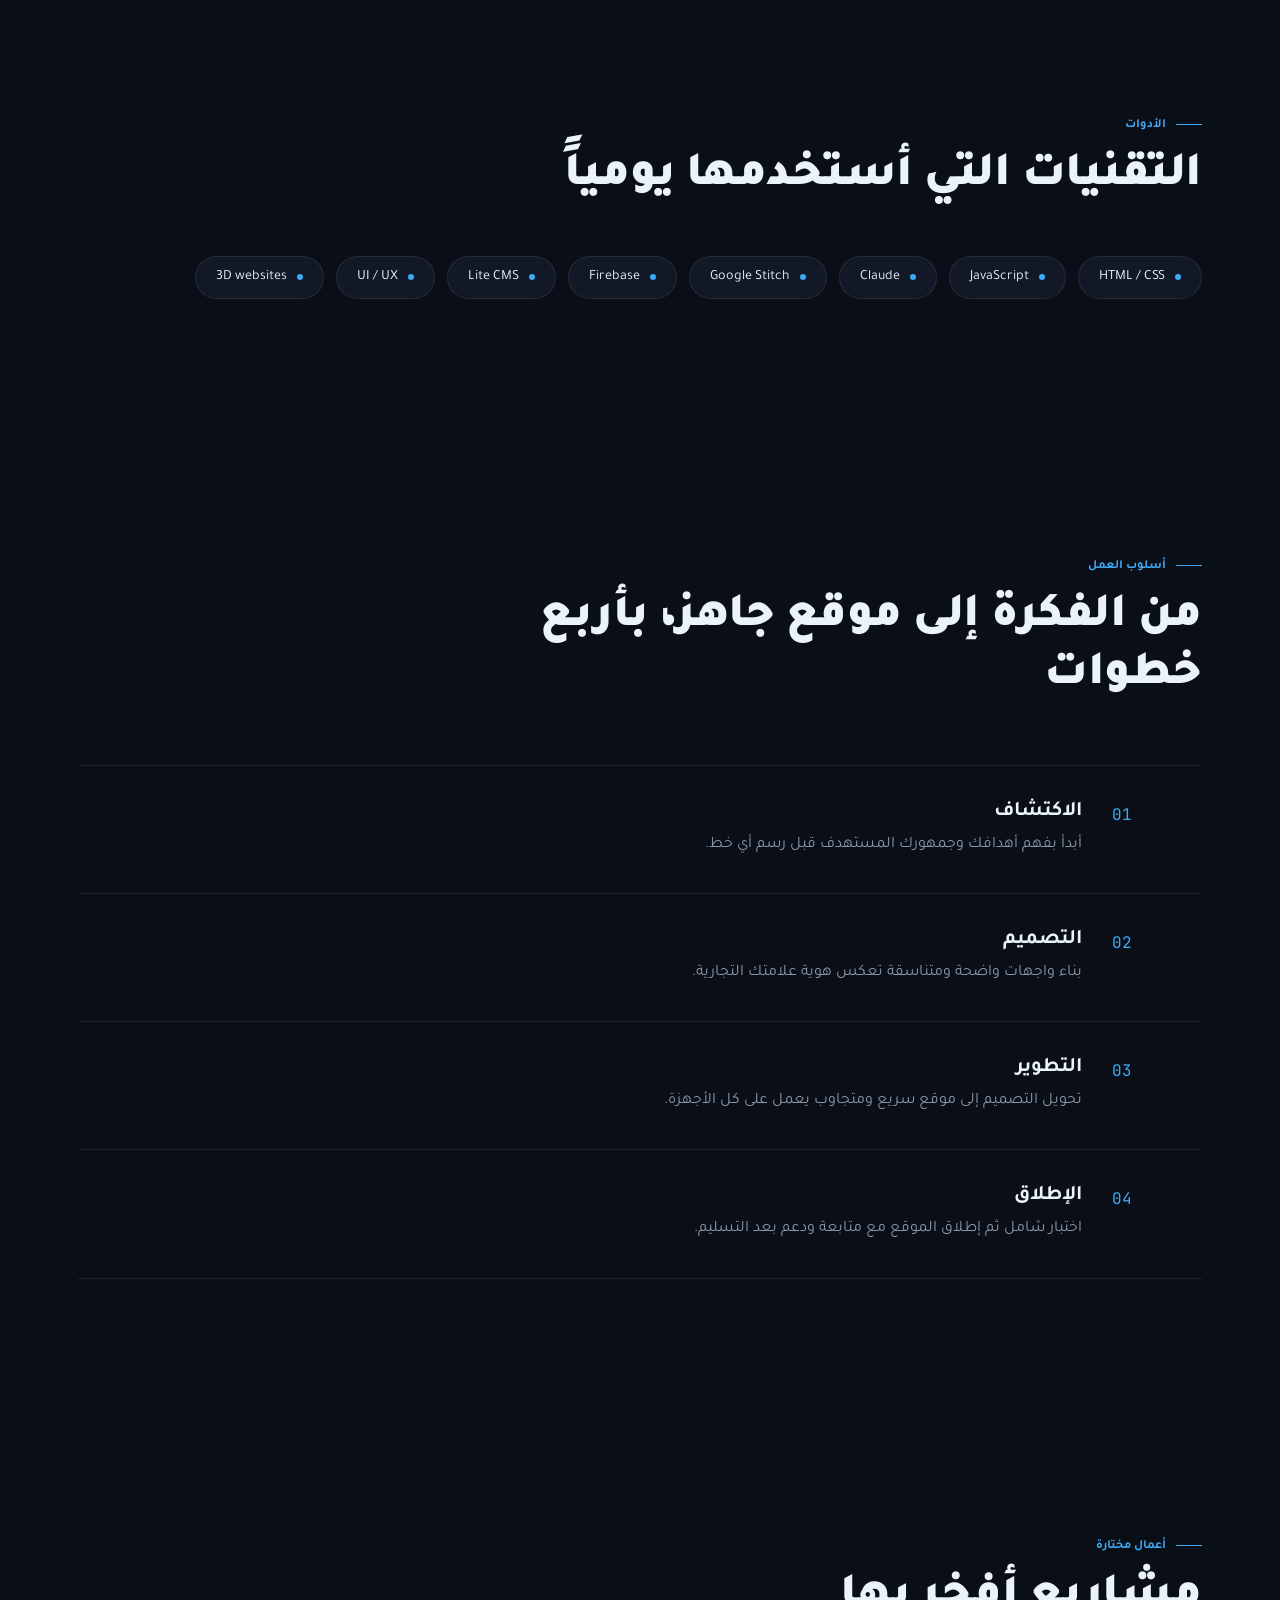
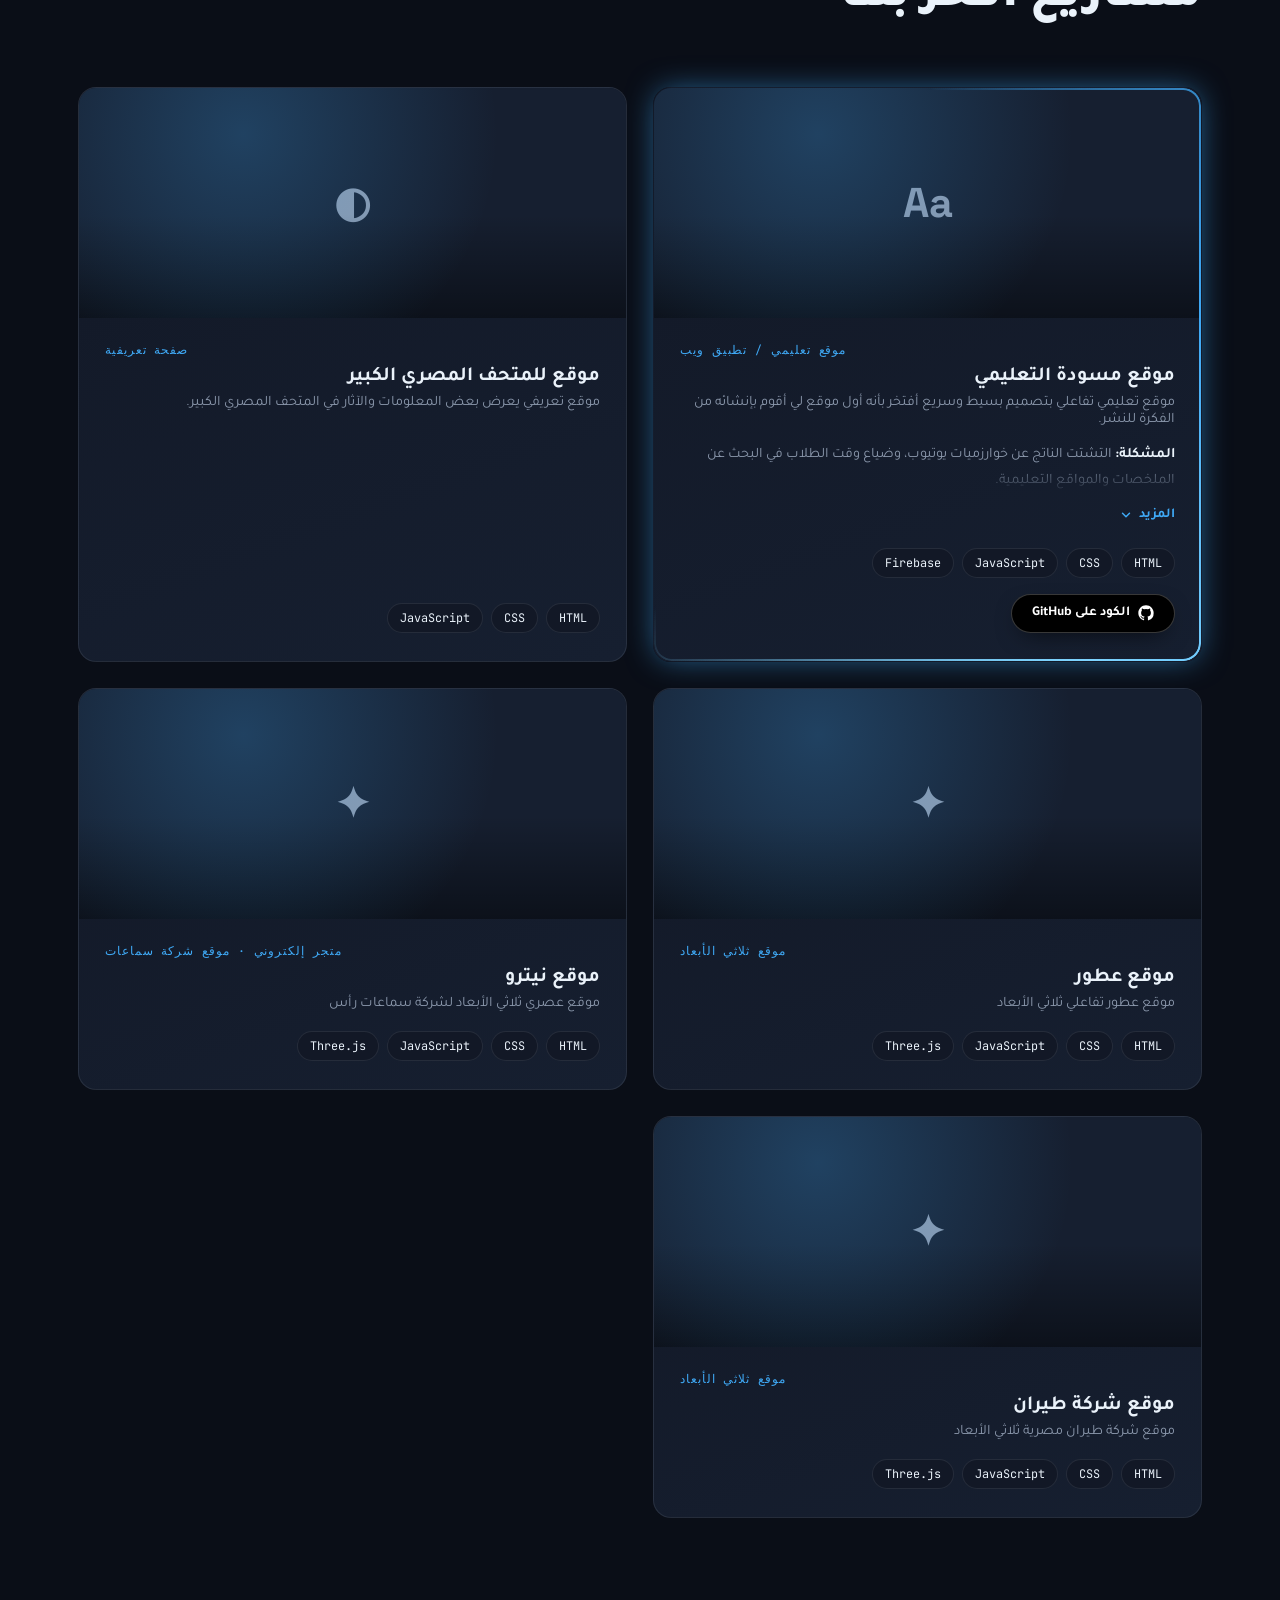
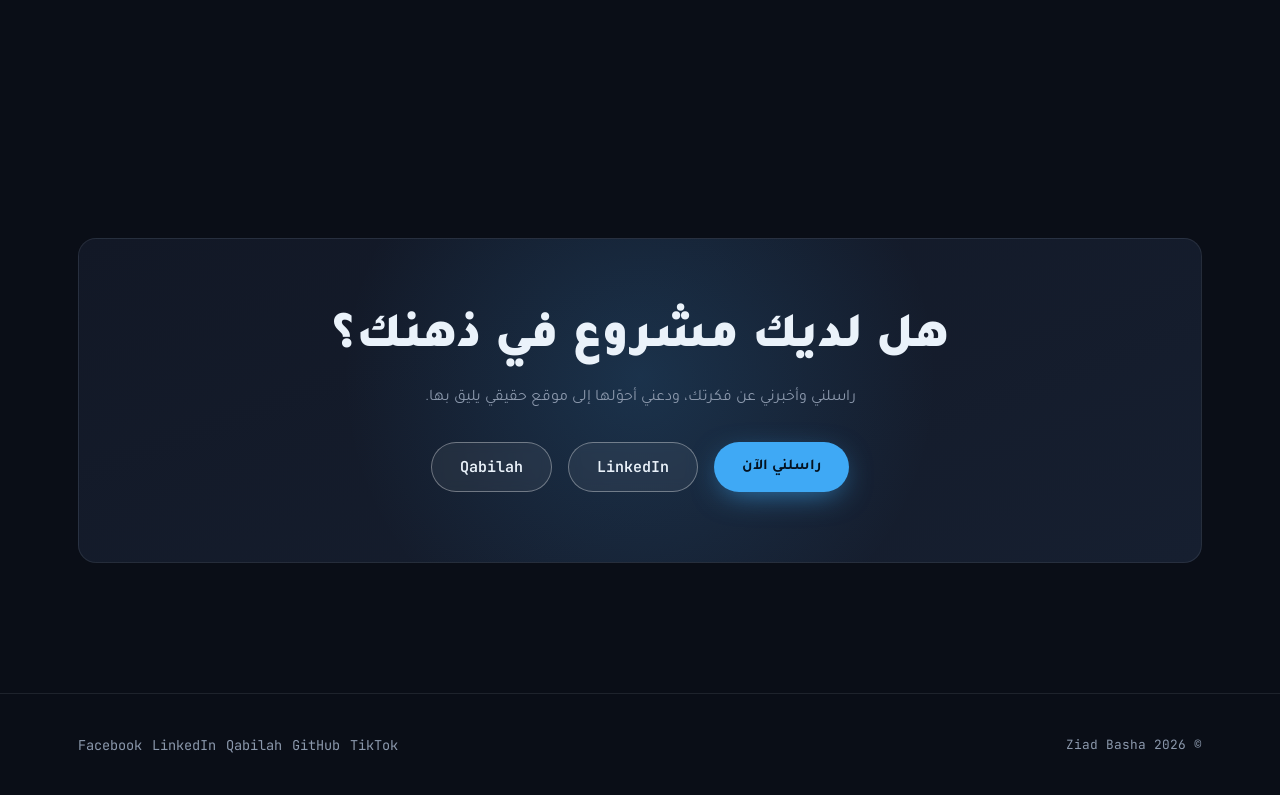
==== commit 0dce685c: "Add Open Graph image meta tag" ====
--- a/index.html
+++ b/index.html
@@ -23,6 +23,7 @@
 
 <link rel="icon" type="image/svg+xml" href="ziadbasha_logo.jpg">
 <link rel="apple-touch-icon" sizes="180x180" href="ziadbasha_logo.jpg">
+<meta property="og:image" content="https://ziad-basha-website.vercel.app/ziadbasha_logo.jpg" />
   
 <link rel="stylesheet" href="style.css">
 </head>
--- a/style.css
+++ b/style.css
@@ -461,7 +461,7 @@
 /* ▼▼▼ WORK-DETAILS START — problem / solution text with a "more" button (see app.js) ▼▼▼ */
 .work-details{
   /* Tunable: how many text lines stay visible before the "more" button appears */
-  --work-details-lines:4;
+  --work-details-lines:2;
   --work-details-line-height:1.8;
   --work-details-collapsed-height:calc(var(--work-details-lines) * var(--work-details-line-height) * 1em);
   --work-details-fade:2.2em;
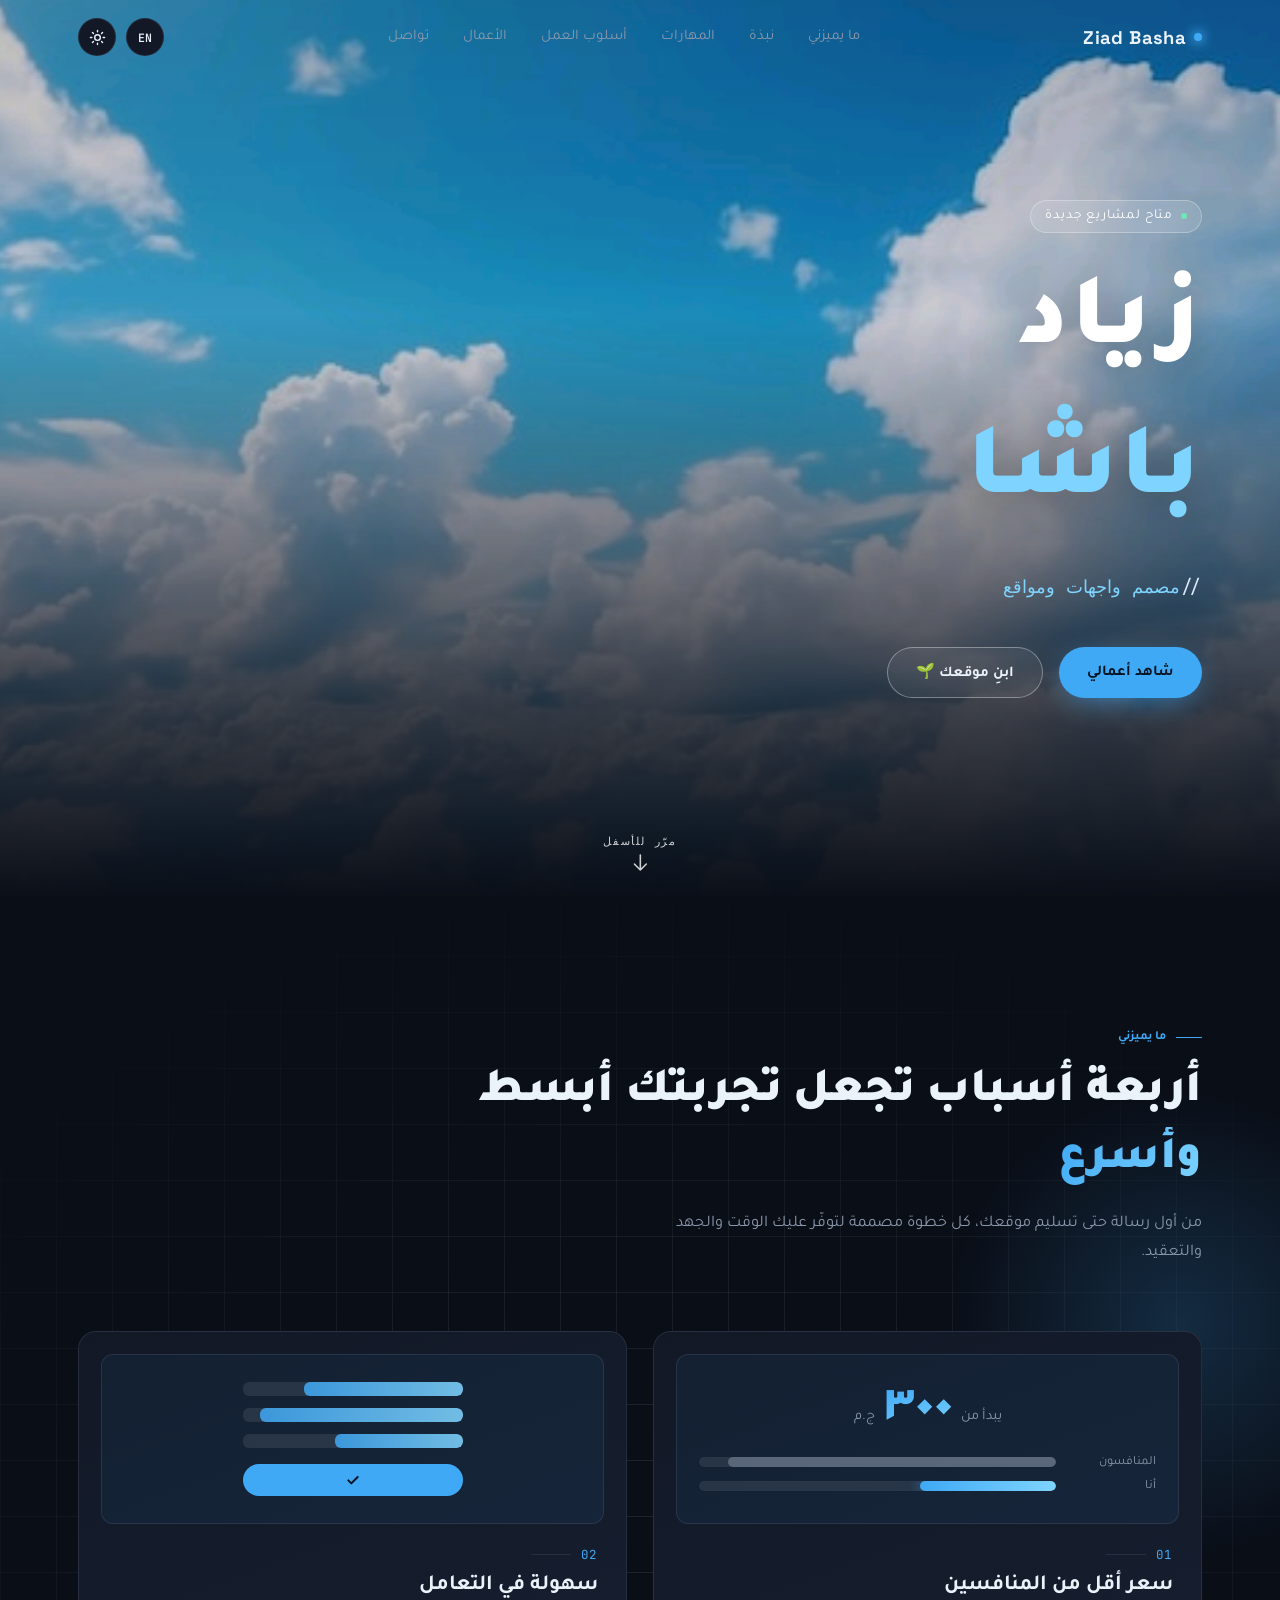
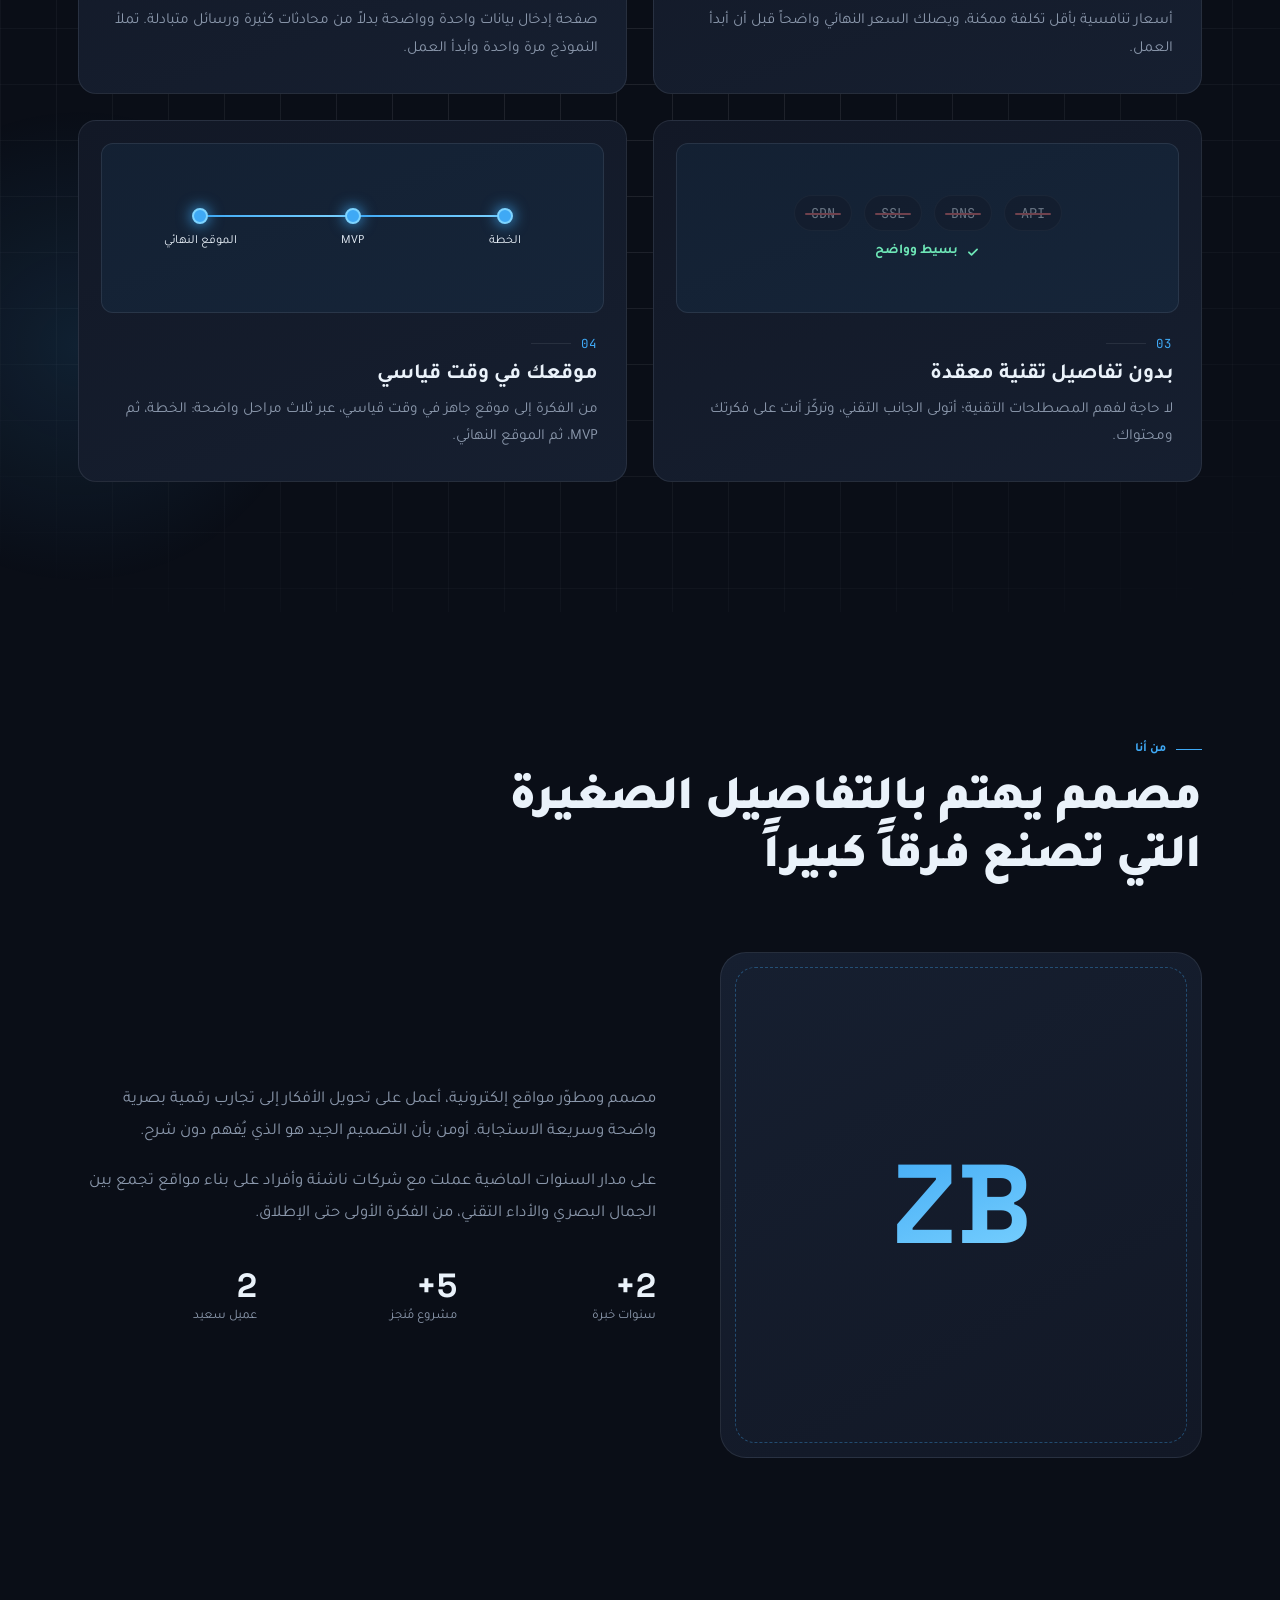
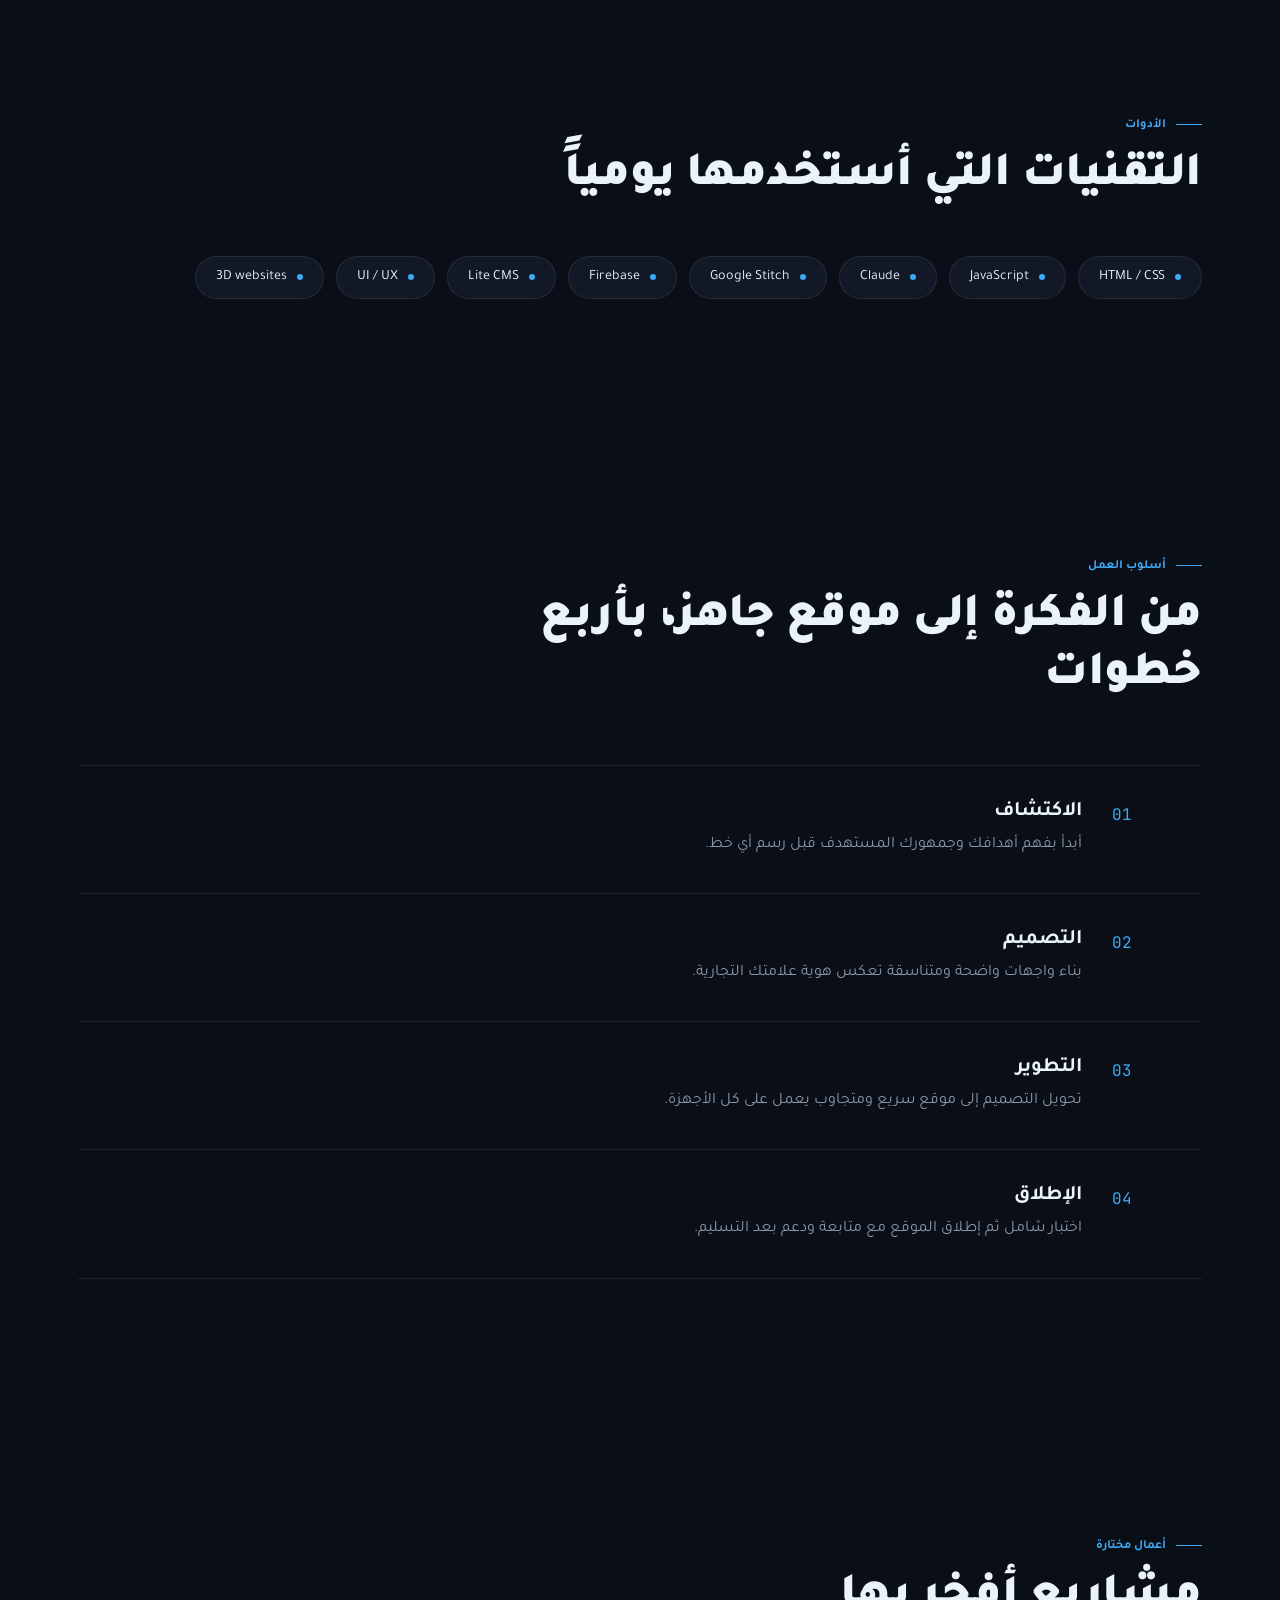
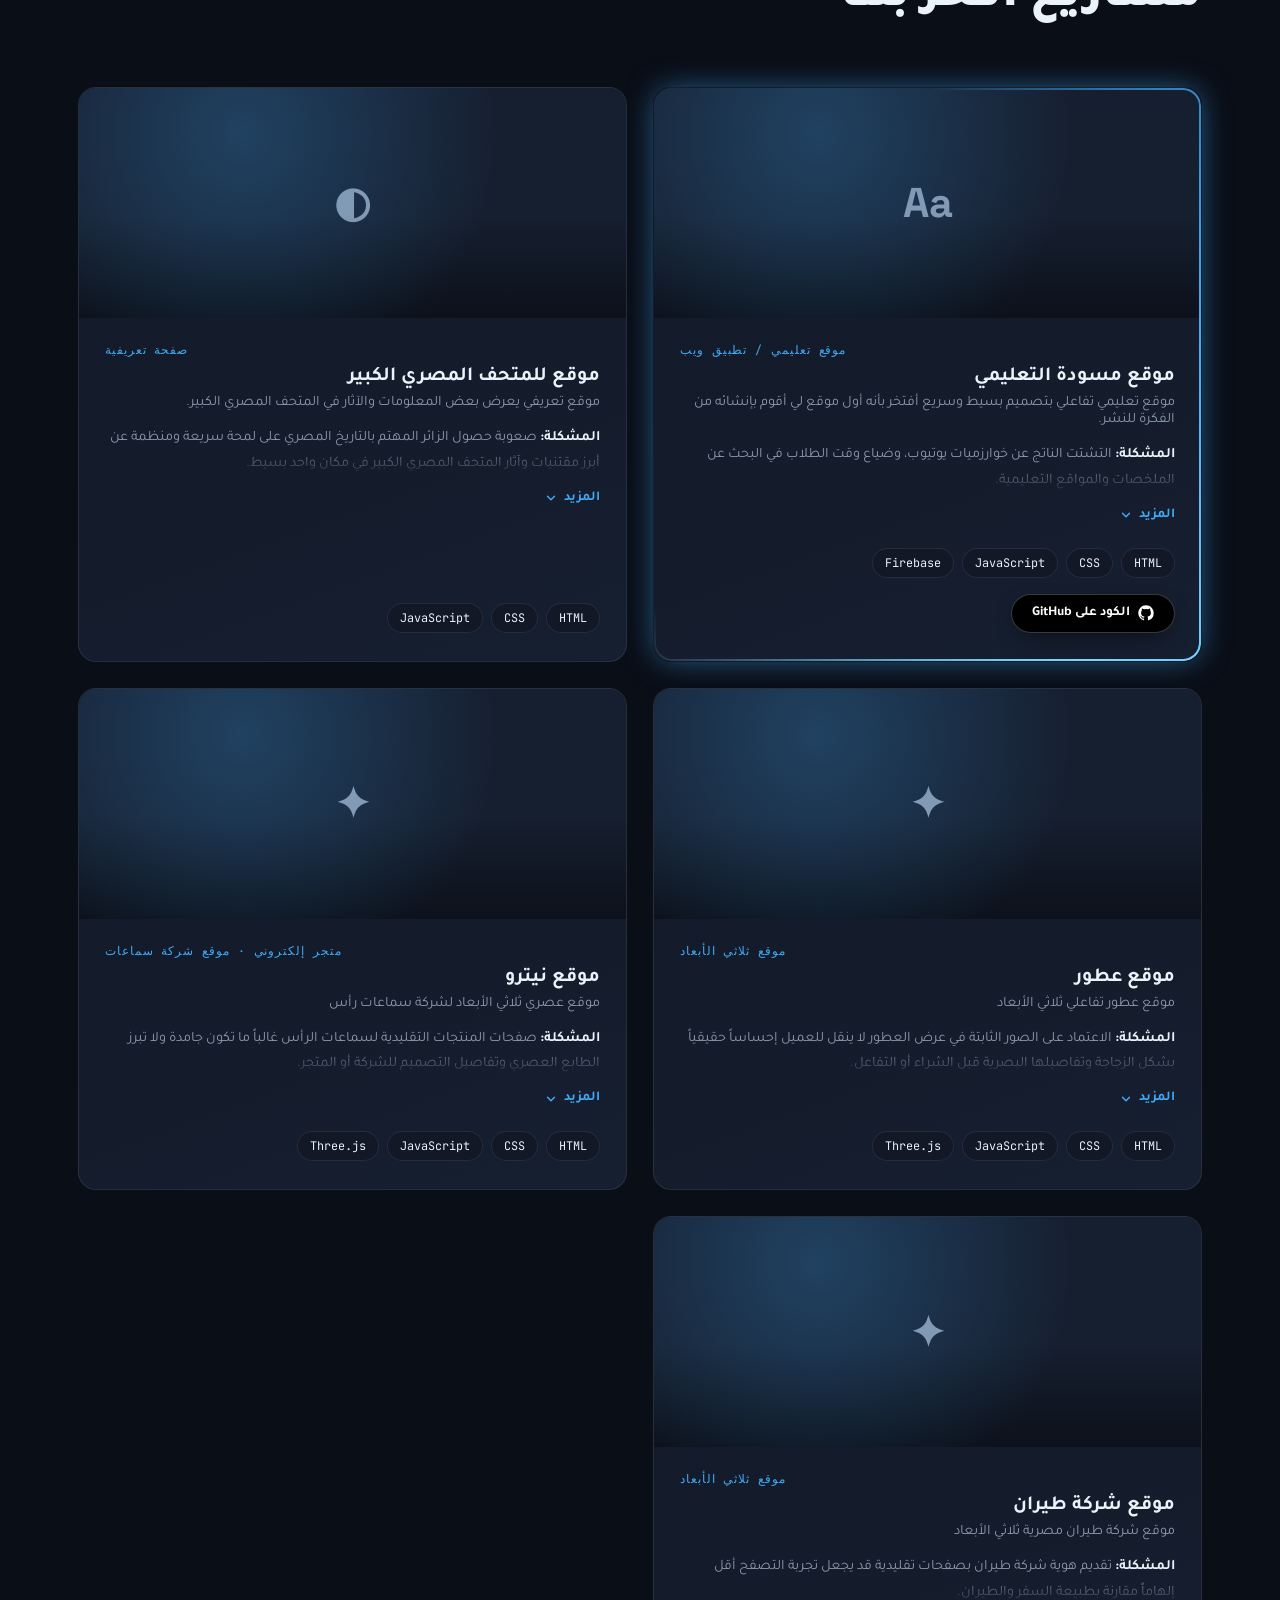
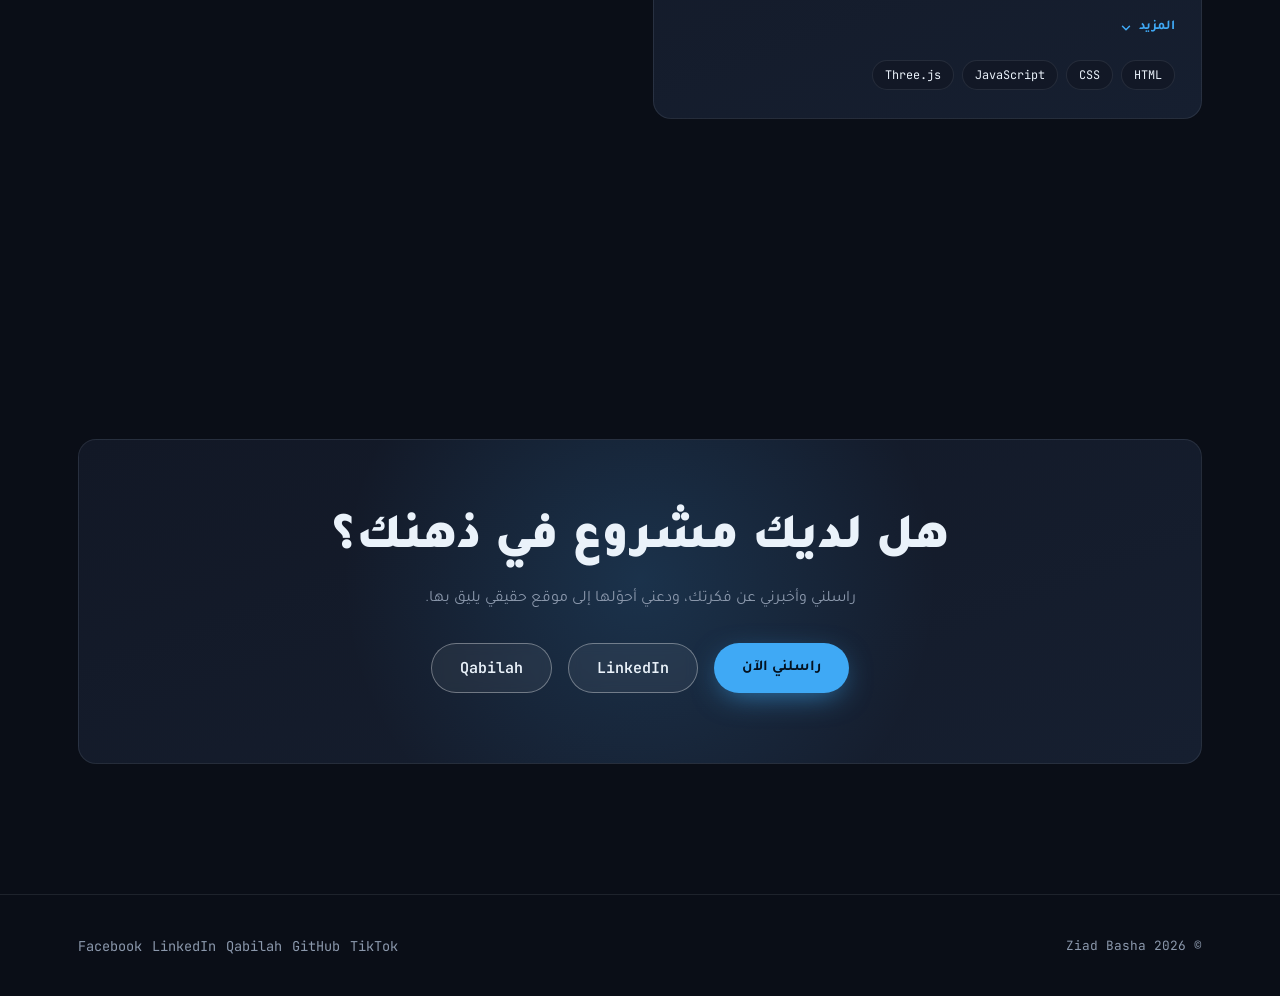
==== commit 2d0b4a72: "Add more content to cards" ====
--- a/index.html
+++ b/index.html
@@ -302,6 +302,21 @@
               <a class="work-link" href="https://grand-egyptian-museum-website-zb.vercel.app/" target="_blank" rel="noopener noreferrer" data-i18n="w2_t">موقع للمتحف المصري الكبير</a>
             </h3>
             <p data-i18n="w2_d">موقع تعريفي يعرض بعض المعلومات والآثار في المتحف المصري الكبير.</p>
+            <!-- ▼▼▼ WORK-DETAILS START — problem / solution, collapsed behind a "more" button (app.js) ▼▼▼ -->
+            <div class="work-details" id="w2Details">
+              <p><strong data-i18n="w1_problem_l">المشكلة:</strong> <span data-i18n="w2_problem">صعوبة حصول الزائر المهتم بالتاريخ المصري على لمحة سريعة ومنظمة عن أبرز مقتنيات وآثار المتحف المصري الكبير في مكان واحد بسيط.</span></p>
+              <p><strong data-i18n="w1_solution_l">الحل:</strong> <span data-i18n="w2_solution_intro">واجهة تعريفية تعرض معلومات وقطعاً أثرية مختارة بأسلوب واضح وسلس:</span></p>
+              <ol>
+                <li data-i18n="w2_sol1">استعراض أبرز المعلومات حول المتحف المصري الكبير ومقتنياته.</li>
+                <li data-i18n="w2_sol2">تجربة تصفح خفيفة وسريعة مناسبة لمختلف الأجهزة.</li>
+              </ol>
+            </div>
+            <button type="button" class="work-more" aria-controls="w2Details" aria-expanded="false" hidden>
+              <span class="work-more__label work-more__label--more" data-i18n="more_btn">المزيد</span>
+              <span class="work-more__label work-more__label--less" data-i18n="less_btn">أقل</span>
+              <svg class="work-more__chevron" viewBox="0 0 24 24" width="14" height="14" fill="none" stroke="currentColor" stroke-width="2.5" stroke-linecap="round" stroke-linejoin="round" aria-hidden="true"><path d="M6 9l6 6 6-6"/></svg>
+            </button>
+            <!-- ▲▲▲ WORK-DETAILS END ▲▲▲ -->
             <ul class="work-tools" aria-label="Tools">
               <li class="tool-tag">HTML</li>
               <li class="tool-tag">CSS</li>
@@ -322,6 +337,21 @@
               <a class="work-link" href="https://rose-parfum-3d-zb.vercel.app/" target="_blank" rel="noopener noreferrer" data-i18n="w3_t">موقع عطور</a>
             </h3>
             <p data-i18n="w3_d">موقع عطور تفاعلي ثلاثي الأبعاد</p>
+            <!-- ▼▼▼ WORK-DETAILS START — problem / solution, collapsed behind a "more" button (app.js) ▼▼▼ -->
+            <div class="work-details" id="w3Details">
+              <p><strong data-i18n="w1_problem_l">المشكلة:</strong> <span data-i18n="w3_problem">الاعتماد على الصور الثابتة في عرض العطور لا ينقل للعميل إحساساً حقيقياً بشكل الزجاجة وتفاصيلها البصرية قبل الشراء أو التفاعل.</span></p>
+              <p><strong data-i18n="w1_solution_l">الحل:</strong> <span data-i18n="w3_solution_intro">تجربة تفاعلية ثلاثية الأبعاد لعرض العطور:</span></p>
+              <ol>
+                <li data-i18n="w3_sol1">تدوير ومعاينة العطر ثلاثي الأبعاد لتفقد تفاصيل التصميم عن قرب.</li>
+                <li data-i18n="w3_sol2">واجهة تفاعلية حديثة تجعل استعراض المنتج أكثر جاذبية.</li>
+              </ol>
+            </div>
+            <button type="button" class="work-more" aria-controls="w3Details" aria-expanded="false" hidden>
+              <span class="work-more__label work-more__label--more" data-i18n="more_btn">المزيد</span>
+              <span class="work-more__label work-more__label--less" data-i18n="less_btn">أقل</span>
+              <svg class="work-more__chevron" viewBox="0 0 24 24" width="14" height="14" fill="none" stroke="currentColor" stroke-width="2.5" stroke-linecap="round" stroke-linejoin="round" aria-hidden="true"><path d="M6 9l6 6 6-6"/></svg>
+            </button>
+            <!-- ▲▲▲ WORK-DETAILS END ▲▲▲ -->
             <ul class="work-tools" aria-label="Tools">
               <li class="tool-tag">HTML</li>
               <li class="tool-tag">CSS</li>
@@ -343,6 +373,21 @@
               <a class="work-link" href="https://nitro-headphone.vercel.app/" target="_blank" rel="noopener noreferrer" data-i18n="w4_t">موقع نيترو</a>
             </h3>
             <p data-i18n="w4_d">موقع عصري ثلاثي الأبعاد لشركة سماعات رأس</p>
+            <!-- ▼▼▼ WORK-DETAILS START — problem / solution, collapsed behind a "more" button (app.js) ▼▼▼ -->
+            <div class="work-details" id="w4Details">
+              <p><strong data-i18n="w1_problem_l">المشكلة:</strong> <span data-i18n="w4_problem">صفحات المنتجات التقليدية لسماعات الرأس غالباً ما تكون جامدة ولا تبرز الطابع العصري وتفاصيل التصميم للشركة أو المتجر.</span></p>
+              <p><strong data-i18n="w1_solution_l">الحل:</strong> <span data-i18n="w4_solution_intro">موقع ثلاثي الأبعاد يعرض سماعات الرأس بأسلوب عصري:</span></p>
+              <ol>
+                <li data-i18n="w4_sol1">إبراز تصميم السماعات وهويتها البصرية عبر عرض ثلاثي الأبعاد.</li>
+                <li data-i18n="w4_sol2">تجربة عرض عصرية تساعد على تقديم المنتج بشكل جذاب ومميز.</li>
+              </ol>
+            </div>
+            <button type="button" class="work-more" aria-controls="w4Details" aria-expanded="false" hidden>
+              <span class="work-more__label work-more__label--more" data-i18n="more_btn">المزيد</span>
+              <span class="work-more__label work-more__label--less" data-i18n="less_btn">أقل</span>
+              <svg class="work-more__chevron" viewBox="0 0 24 24" width="14" height="14" fill="none" stroke="currentColor" stroke-width="2.5" stroke-linecap="round" stroke-linejoin="round" aria-hidden="true"><path d="M6 9l6 6 6-6"/></svg>
+            </button>
+            <!-- ▲▲▲ WORK-DETAILS END ▲▲▲ -->
             <ul class="work-tools" aria-label="Tools">
               <li class="tool-tag">HTML</li>
               <li class="tool-tag">CSS</li>
@@ -364,6 +409,21 @@
               <a class="work-link" href="https://halcyon-air-website.vercel.app/" target="_blank" rel="noopener noreferrer" data-i18n="w5_t">موقع شركة طيران</a>
             </h3>
             <p data-i18n="w5_d">موقع شركة طيران مصرية ثلاثي الأبعاد</p>
+            <!-- ▼▼▼ WORK-DETAILS START — problem / solution, collapsed behind a "more" button (app.js) ▼▼▼ -->
+            <div class="work-details" id="w5Details">
+              <p><strong data-i18n="w1_problem_l">المشكلة:</strong> <span data-i18n="w5_problem">تقديم هوية شركة طيران بصفحات تقليدية قد يجعل تجربة التصفح أقل إلهاماً مقارنة بطبيعة السفر والطيران.</span></p>
+              <p><strong data-i18n="w1_solution_l">الحل:</strong> <span data-i18n="w5_solution_intro">موقع ثلاثي الأبعاد يبرز هوية شركة طيران مصرية:</span></p>
+              <ol>
+                <li data-i18n="w5_sol1">تقديم تجربة بصرية ثلاثية الأبعاد تمنح الموقع طابعاً مميزاً.</li>
+                <li data-i18n="w5_sol2">تصميم متجاوب يوضح هوية المشروع بوضوح وسرعة.</li>
+              </ol>
+            </div>
+            <button type="button" class="work-more" aria-controls="w5Details" aria-expanded="false" hidden>
+              <span class="work-more__label work-more__label--more" data-i18n="more_btn">المزيد</span>
+              <span class="work-more__label work-more__label--less" data-i18n="less_btn">أقل</span>
+              <svg class="work-more__chevron" viewBox="0 0 24 24" width="14" height="14" fill="none" stroke="currentColor" stroke-width="2.5" stroke-linecap="round" stroke-linejoin="round" aria-hidden="true"><path d="M6 9l6 6 6-6"/></svg>
+            </button>
+            <!-- ▲▲▲ WORK-DETAILS END ▲▲▲ -->
             <ul class="work-tools" aria-label="Tools">
               <li class="tool-tag">HTML</li>
               <li class="tool-tag">CSS</li>
